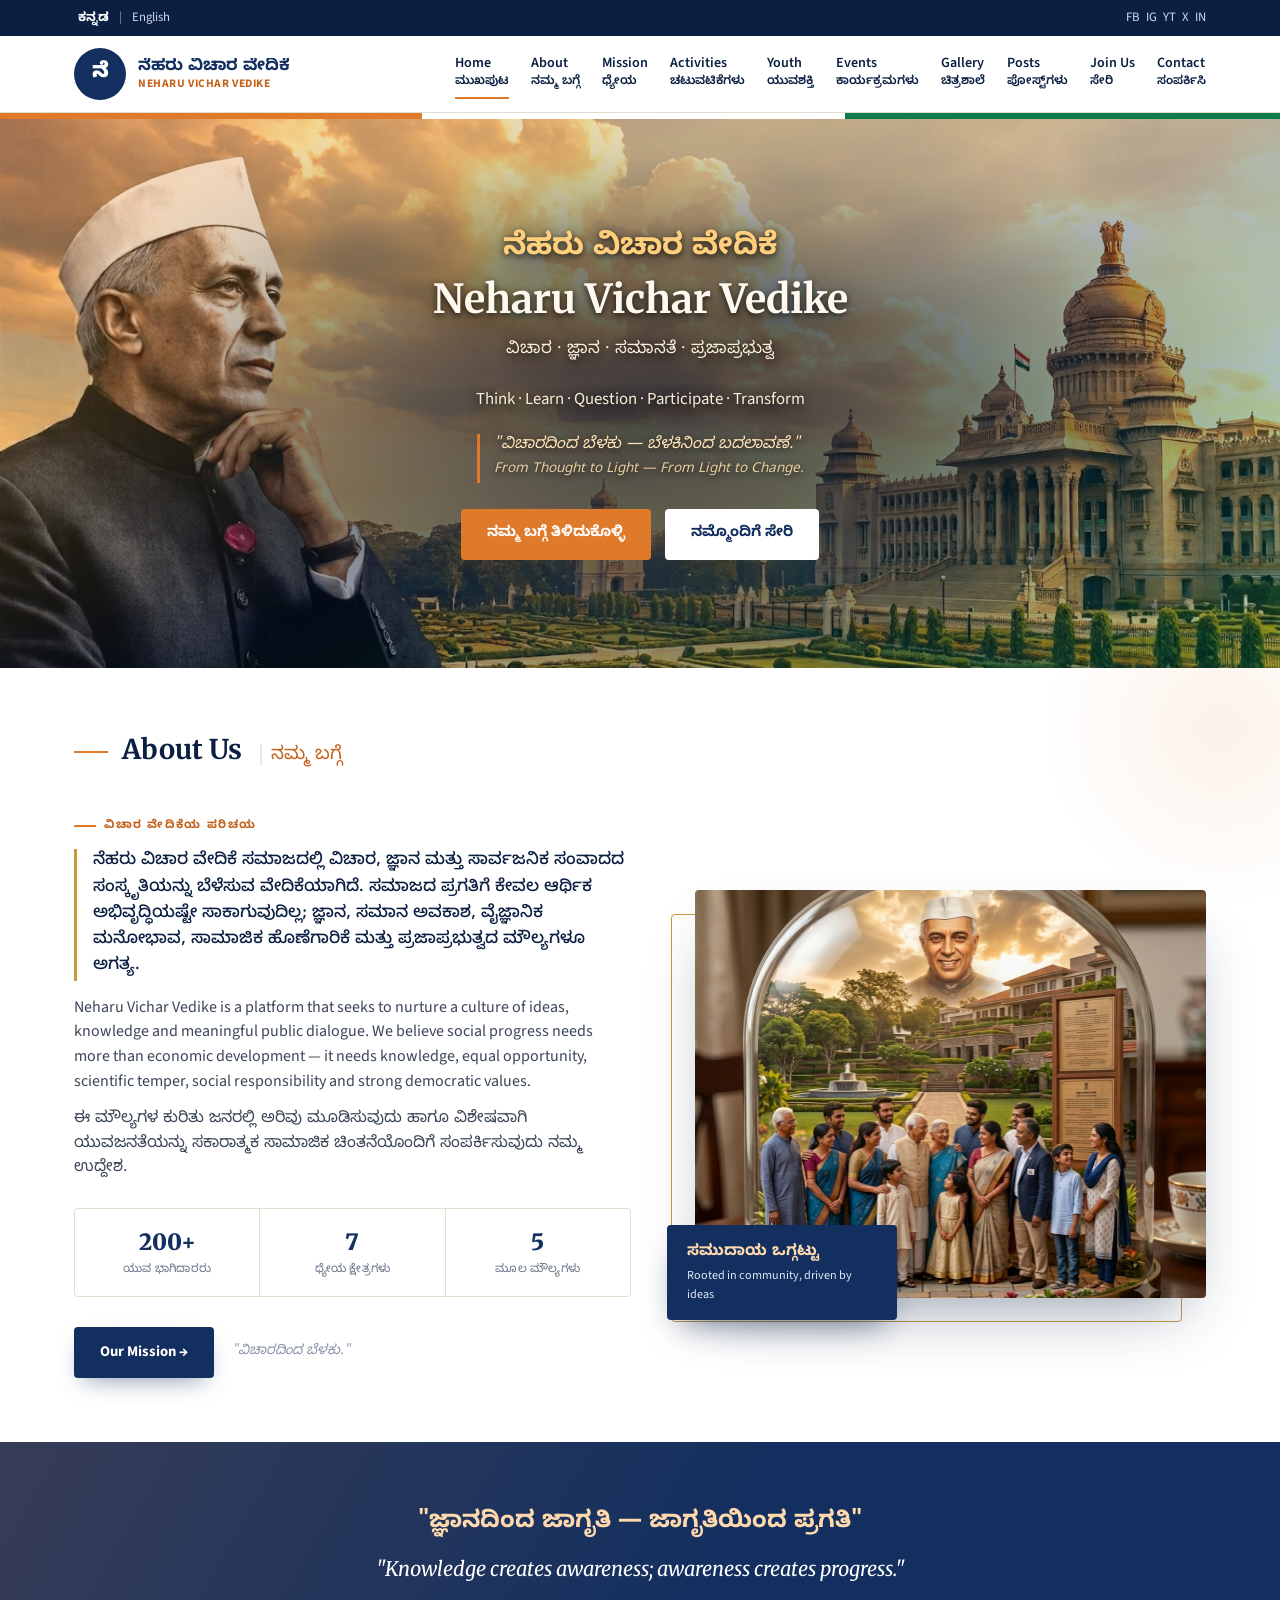
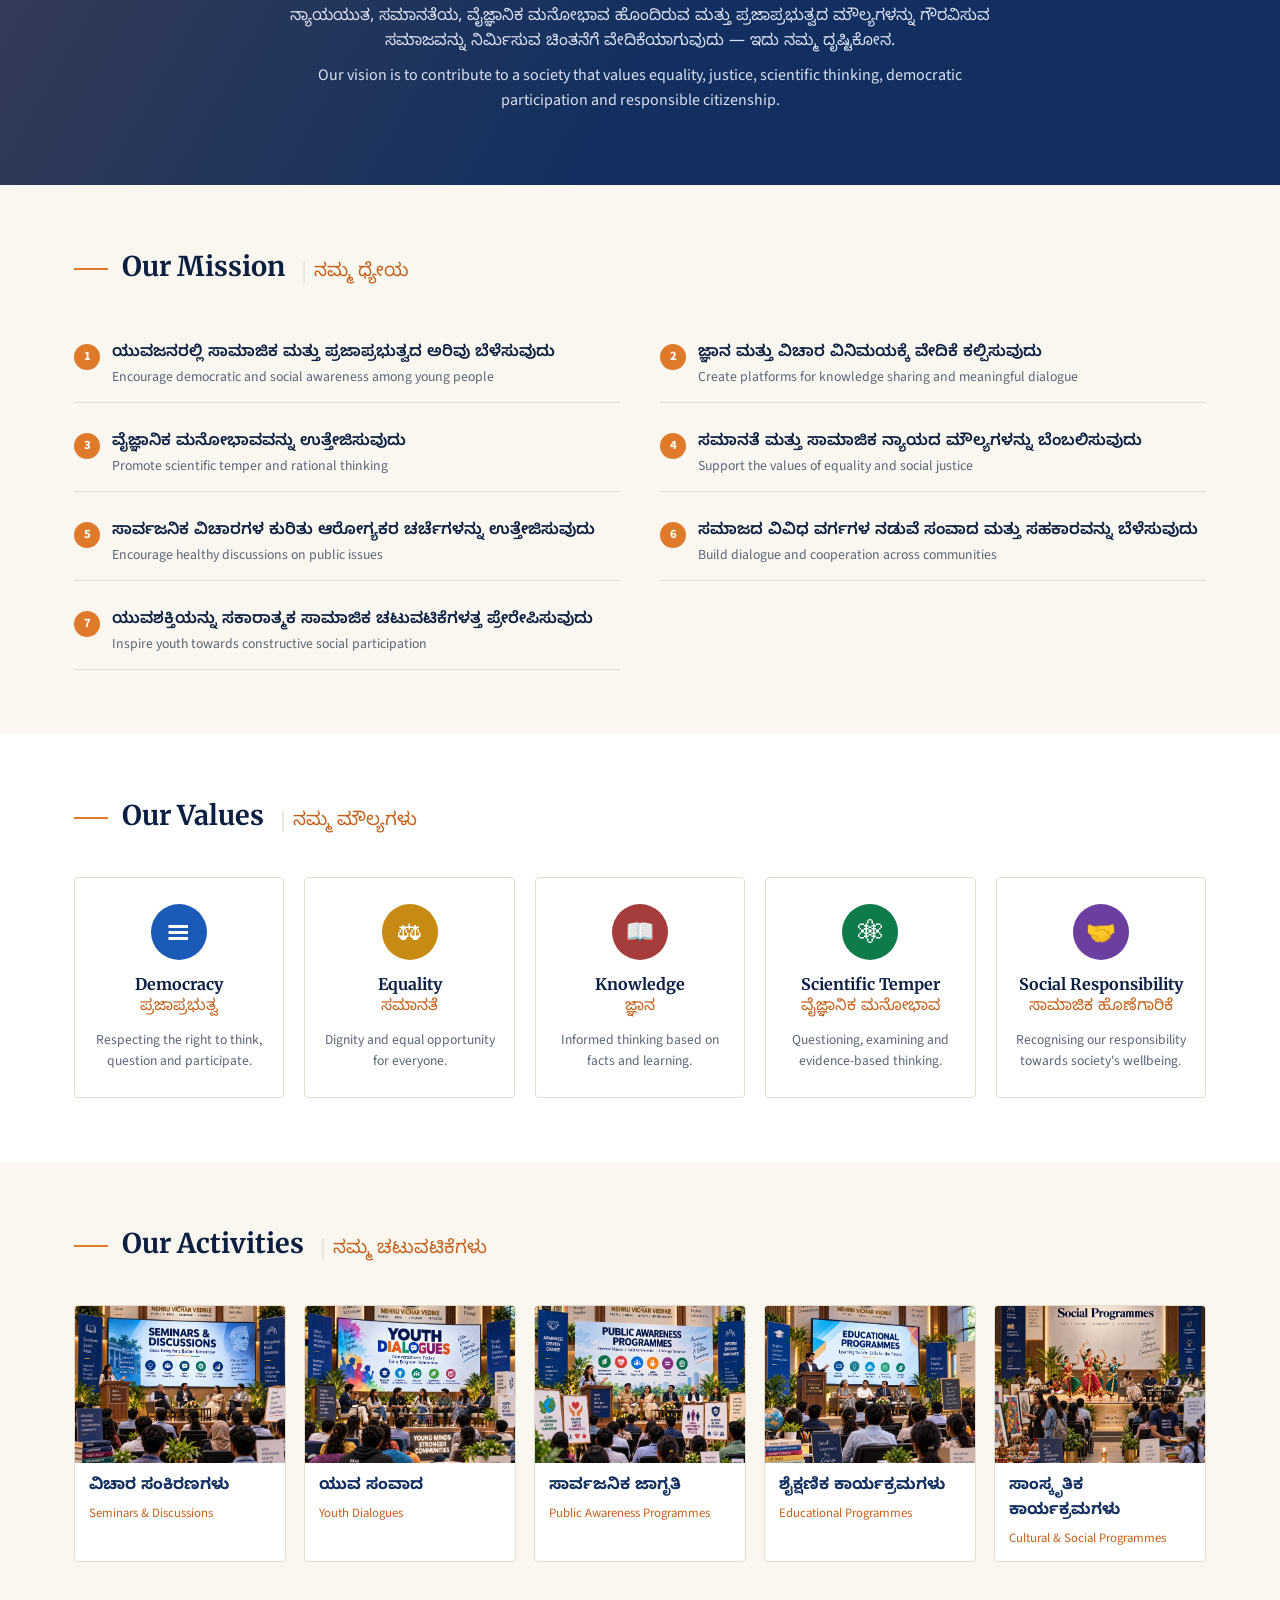
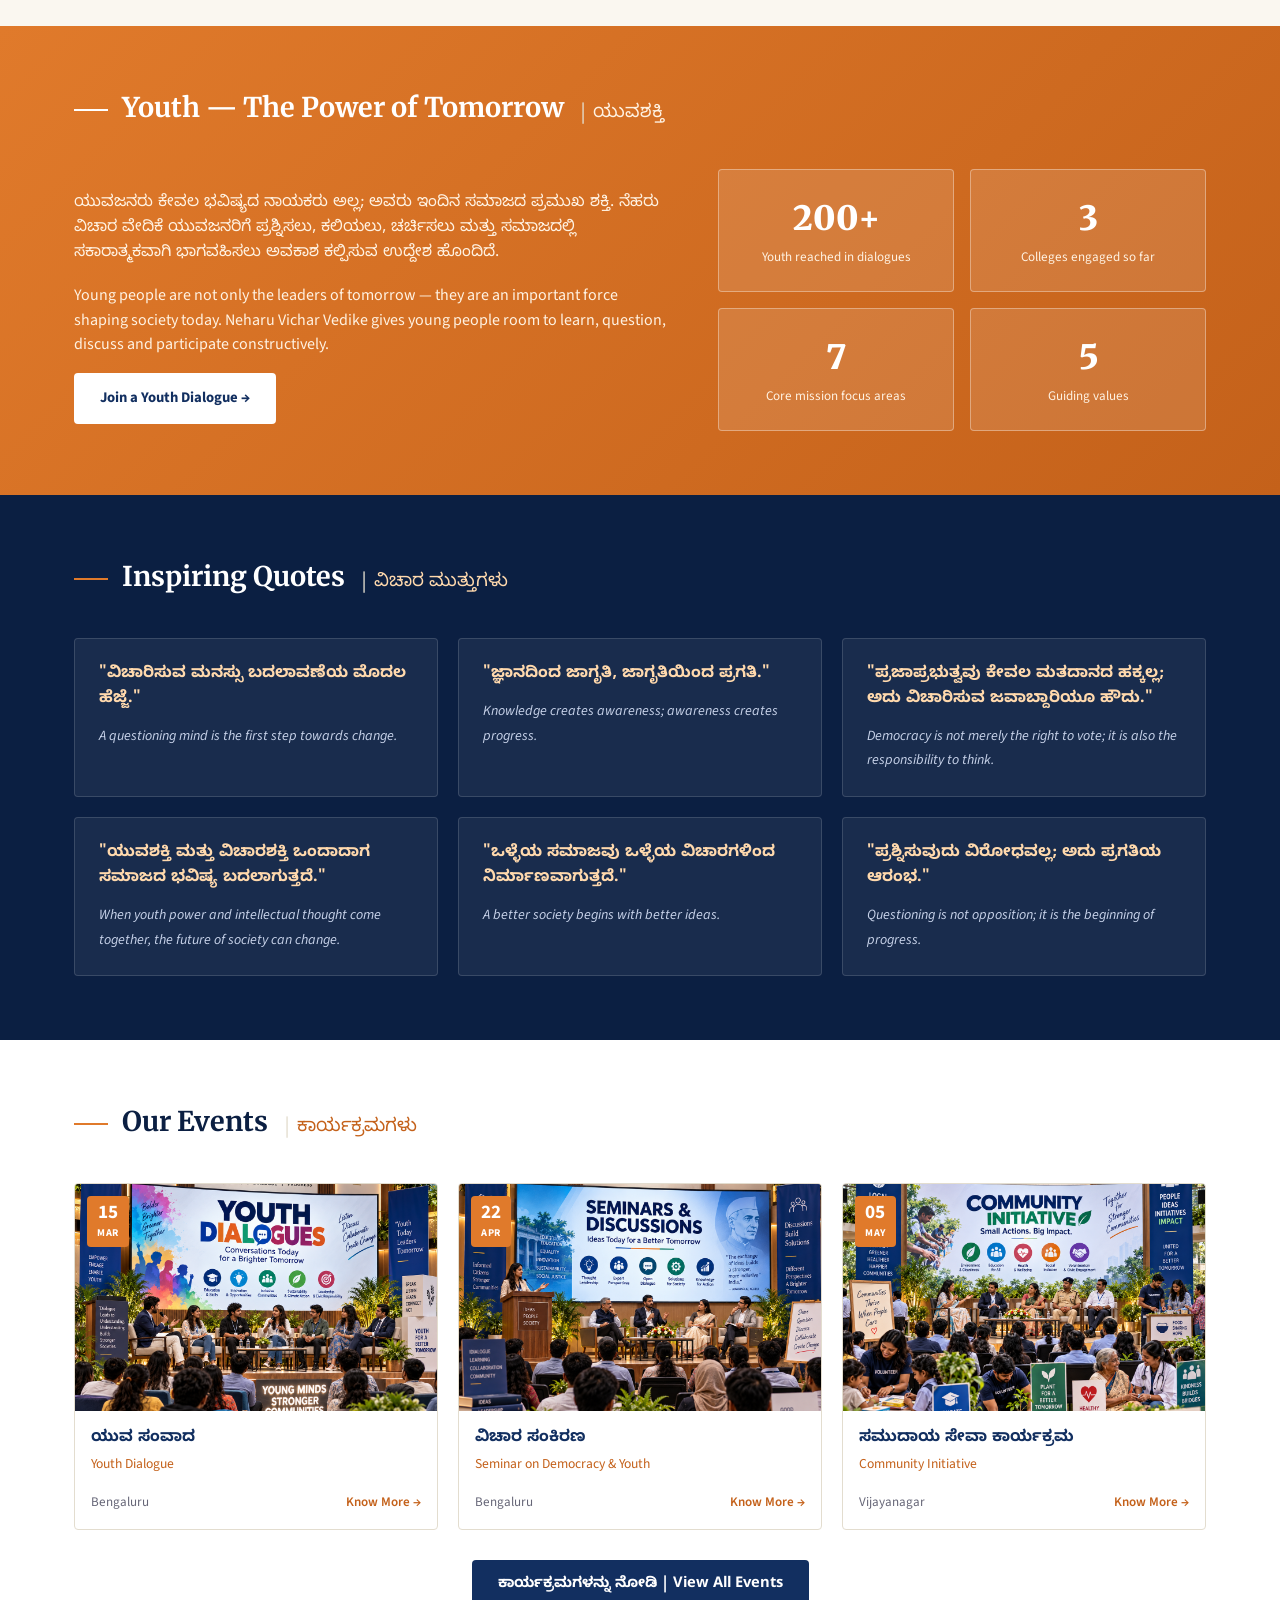
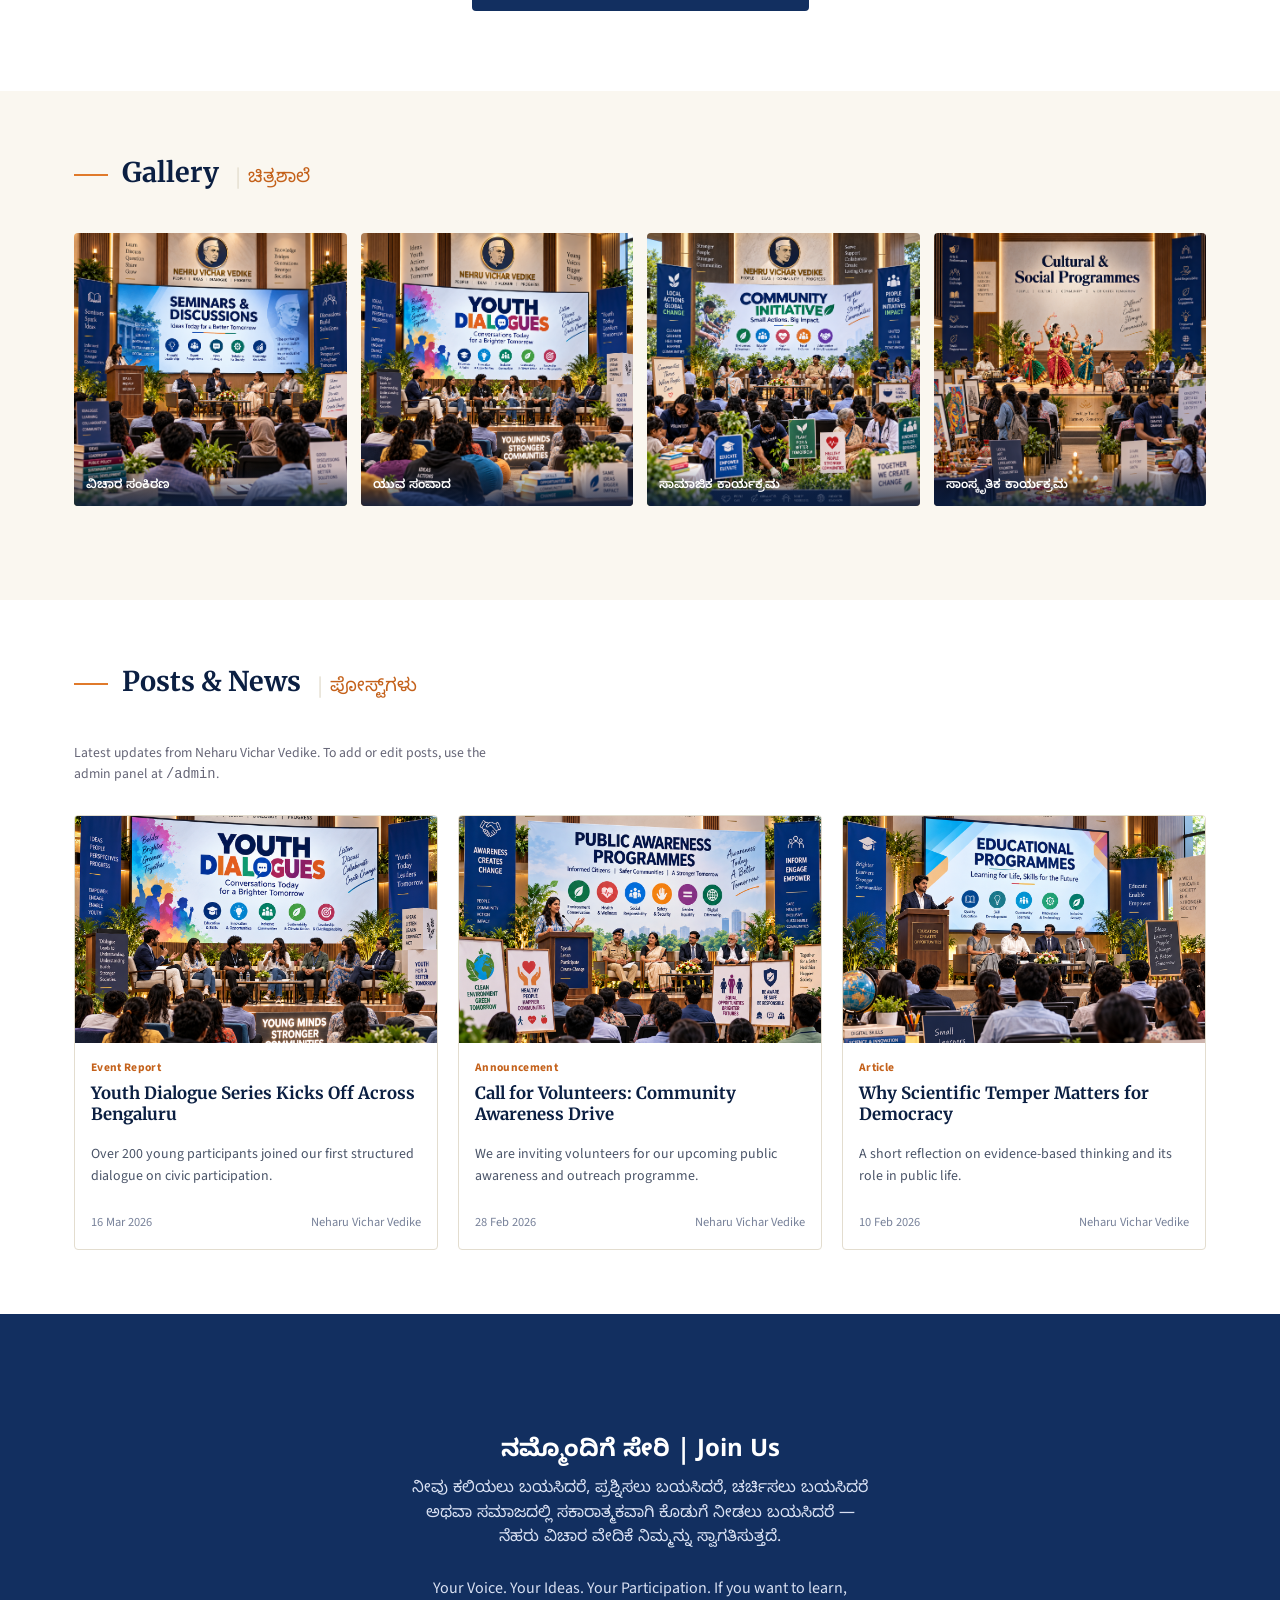
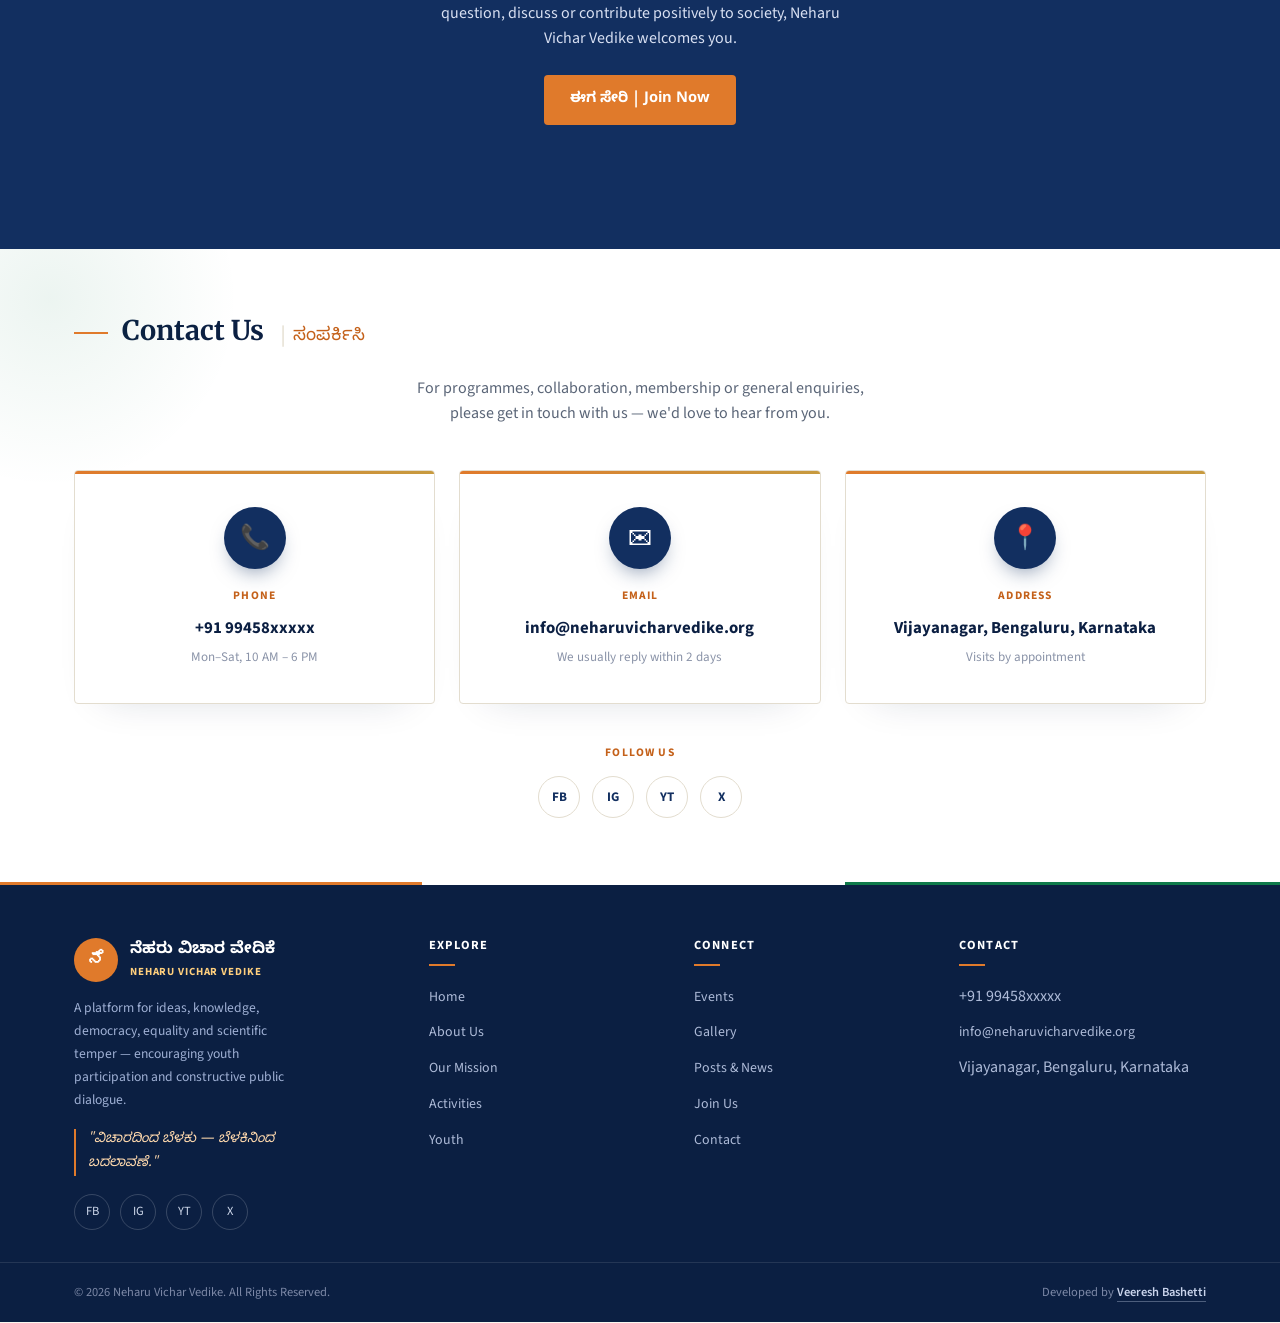
==== index.html @ 520d4bd9 "Add contact form backend, messages collection, premium footer" ====
<!DOCTYPE html>
<html lang="kn">
  <head>
    <meta charset="UTF-8" />
    <meta name="viewport" content="width=device-width, initial-scale=1.0" />
    <title>ನೆಹರು ವಿಚಾರ ವೇದಿಕೆ | Neharu Vichar Vedike</title>
    <meta
      name="description"
      content="Neharu Vichar Vedike — a platform for ideas, knowledge, democracy, equality and scientific temper, encouraging youth participation and constructive public dialogue."
    />
    <link rel="preconnect" href="https://fonts.googleapis.com" />
    <link
      href="https://fonts.googleapis.com/css2?family=Noto+Sans+Kannada:wght@400;500;600;700;800&family=Merriweather:ital,wght@0,400;0,700;0,900;1,400&family=Source+Sans+3:wght@400;500;600;700&display=swap"
      rel="stylesheet"
    />
    <style>
      body,
      html {
        overflow-x: hidden;
      }

      :root {
        --navy: #122f60;
        --navy-dark: #0b1f42;
        --cream: #faf7f0;
        --saffron: #e07a2b;
        --saffron-dark: #c4611a;
        --green: #0f7a4a;
        --gold: #c79a3f;
        --ink: #1c2430;
        --line: #e3ddcf;
        --white: #ffffff;
        --radius: 4px;
      }
      * {
        box-sizing: border-box;
      }
      html {
        scroll-behavior: smooth;
        scroll-padding-top: 25px;
      }
      body {
        margin: 0;
        font-family: "Source Sans 3", "Noto Sans Kannada", sans-serif;
        color: var(--ink);
        background: var(--cream);
        line-height: 1.55;
      }
      h1,
      h2,
      h3,
      h4 {
        font-family: "Merriweather", "Noto Sans Kannada", serif;
        margin: 0 0 0.4em;
        line-height: 1.25;
        color: var(--navy-dark);
      }
      .kn {
        font-family: "Noto Sans Kannada", "Merriweather", serif;
      }
      a {
        color: inherit;
        text-decoration: none;
      }
      img {
        max-width: 100%;
        display: block;
      }
      .wrap {
        max-width: 1180px;
        margin: 0 auto;
        padding: 0 24px;
      }
      button {
        font-family: inherit;
        cursor: pointer;
      }
      :focus-visible {
        outline: 3px solid var(--saffron);
        outline-offset: 2px;
      }

      /* ---------- Topbar ---------- */
      .topbar {
        background: var(--navy-dark);
        color: #cfd9ec;
        font-size: 0.8rem;
      }
      .topbar .wrap {
        display: flex;
        justify-content: space-between;
        align-items: center;
        padding: 6px 24px;
        flex-wrap: wrap;
        gap: 6px;
      }
      .topbar .lang span {
        opacity: 0.6;
        margin: 0 6px;
      }
      .topbar .lang button {
        background: none;
        border: 0;
        color: inherit;
        font-size: 0.8rem;
        padding: 2px 4px;
      }
      .topbar .lang button.active {
        color: var(--white);
        font-weight: 700;
      }
      .topbar .social a {
        margin-left: 12px;
        opacity: 0.85;
        font-size: 0.9rem;
      }

      /* ---------- Header ---------- */
      header.site {
        background: var(--white);
        border-bottom: 1px solid var(--line);
        position: sticky;
        top: 0;
        z-index: 50;
      }
      .site-header-inner {
        display: flex;
        align-items: center;
        justify-content: space-between;
        padding: 12px 24px;
        max-width: 1180px;
        margin: 0 auto;
        gap: 20px;
      }
      .brand {
        display: flex;
        align-items: center;
        gap: 12px;
        min-width: 0;
      }
      .brand .mark {
        width: 52px;
        height: 52px;
        border-radius: 50%;
        background: var(--navy);
        color: var(--white);
        display: flex;
        align-items: center;
        justify-content: center;
        font-family: "Noto Sans Kannada", "Merriweather", serif;
        font-weight: 900;
        font-size: 1.3rem;
        flex-shrink: 0;
      }
      .brand .names {
        display: flex;
        flex-direction: column;
        justify-content: center;
        line-height: 1.15;
        min-width: 0;
      }
      .brand .names .kn-name {
        color: var(--navy);
        font-weight: 700;
        font-size: 1.05rem;
        font-family: "Noto Sans Kannada", sans-serif;
        white-space: nowrap;
        overflow: hidden;
        text-overflow: ellipsis;
      }
      .brand .names .en-name {
        color: var(--saffron-dark);
        font-weight: 700;
        font-size: 0.72rem;
        letter-spacing: 0.05em;
        white-space: nowrap;
        overflow: hidden;
        text-overflow: ellipsis;
      }
      nav.main {
        display: flex;
        gap: 22px;
        flex-wrap: wrap;
      }
      nav.main a {
        font-size: 0.88rem;
        font-weight: 600;
        color: var(--navy-dark);
        padding: 4px 0;
        border-bottom: 2px solid transparent;
      }
      nav.main a:hover,
      nav.main a.active {
        border-color: var(--saffron);
      }
      nav.main a .kn {
        display: block;
        font-size: 0.76rem;
      }
      .nav-toggle {
        display: none;
        background: none;
        border: 1px solid var(--line);
        border-radius: var(--radius);
        padding: 8px 10px;
        font-size: 1.1rem;
        flex-shrink: 0;
      }

      /* ---------- Hero ---------- */
      .hero {
        position: relative;
        color: var(--white);
        overflow: hidden;
        background-color: var(--navy);
        aspect-ratio: 21/9;
        min-height: 480px;
        display: flex;
        align-items: center;
        text-align: center;
      }
      .hero::before {
        content: "";
        position: absolute;
        inset: 0;
        z-index: 0;
        background-image: url("uploads/header_img.png");
        background-size: cover;
        background-position: center 22%;
        background-repeat: no-repeat;
        filter: saturate(1.4) brightness(1.12) contrast(1.05);
      }
      .hero::after {
        content: "";
        position: absolute;
        inset: 0;
        z-index: 1;
        background: radial-gradient(
            ellipse 62% 72% at 50% 54%,
            rgba(6, 14, 32, 0.62) 0%,
            rgba(6, 14, 32, 0.38) 42%,
            rgba(6, 14, 32, 0.08) 68%,
            transparent 82%
          ),
          linear-gradient(
            155deg,
            rgba(224, 122, 43, 0.4) 0%,
            rgba(199, 154, 63, 0.24) 30%,
            rgba(11, 31, 66, 0.32) 55%,
            rgba(15, 122, 74, 0.36) 100%
          );
      }
      .hero-inner {
        max-width: 800px;
        margin: 0 auto;
        padding: 56px 24px;
        position: relative;
        z-index: 2;
        width: 100%;
        display: flex;
        flex-direction: column;
        align-items: center;
      }
      .hero-inner > div {
        width: 100%;
      }
      .hero .kn-tag,
      .hero h1,
      .hero .sub,
      .hero .quote {
        position: relative;
        z-index: 2;
        overflow-wrap: break-word;
        word-break: break-word;
        max-width: 100%;
      }

      .hero-strip {
        height: 6px;
        width: 100%;
        background: linear-gradient(
          90deg,
          var(--saffron) 0 33%,
          var(--white) 33% 66%,
          var(--green) 66% 100%
        );
      }
      .hero h1 {
        color: #fff8ee;
        font-size: clamp(1.5rem, 5vw, 2.5rem);
        margin-bottom: 0.15em;
        text-shadow: 0 2px 6px rgba(0, 0, 0, 0.75),
          0 10px 30px rgba(0, 0, 0, 0.55);
      }
      .hero .kn-tag {
        font-family: "Noto Sans Kannada", serif;
        font-weight: 700;
        font-size: clamp(1.15rem, 4vw, 1.9rem);
        color: #ffcf7d;
        text-shadow: 0 2px 6px rgba(0, 0, 0, 0.7), 0 8px 24px rgba(0, 0, 0, 0.5);
      }
      .hero .sub {
        font-size: clamp(0.9rem, 2.6vw, 1.05rem);
        color: #fdeedb;
        margin: 14px auto 22px;
        max-width: min(52ch, 90%);
        text-shadow: 0 2px 8px rgba(0, 0, 0, 0.7), 0 6px 18px rgba(0, 0, 0, 0.5);
      }
      .hero .quote {
        font-style: italic;
        color: #ffe4b8;
        border-left: 3px solid var(--saffron);
        padding-left: 14px;
        margin: 0 auto 26px;
        text-align: left;
        display: inline-block;
        max-width: 90%;
        font-size: clamp(0.85rem, 2.4vw, 1rem);
        text-shadow: 0 2px 6px rgba(0, 0, 0, 0.7);
      }
      .hero .cta-row {
        display: flex;
        gap: 14px;
        flex-wrap: wrap;
        justify-content: center;
      }
      .btn {
        display: inline-block;
        padding: 12px 24px;
        border-radius: var(--radius);
        font-weight: 700;
        font-size: 0.92rem;
        border: 2px solid transparent;
        transition: transform 0.15s ease;
      }
      .btn:hover {
        transform: translateY(-2px);
      }
      .btn-primary {
        background: var(--saffron);
        color: var(--white);
      }
      .btn-primary:hover {
        background: var(--saffron-dark);
      }
      .btn-outline {
        background: var(--white);
        border-color: var(--white);
        color: var(--navy);
      }
      .btn-outline:hover {
        background: transparent;
        color: var(--white);
      }

      /* ---------- Section shell ---------- */
      section {
        padding: 64px 0;
        scroll-margin-top: 25px;
      }
      .section-head {
        display: flex;
        align-items: baseline;
        gap: 14px;
        margin-bottom: 34px;
        flex-wrap: wrap;
      }
      .section-head .num {
        width: 34px;
        height: 2px;
        background: var(--saffron);
        display: inline-block;
        transform: translateY(-6px);
      }
      .section-head h2 {
        font-size: 1.7rem;
      }
      .section-head .kn {
        color: var(--saffron-dark);
        font-size: 1.15rem;
      }
      .section-head .kn::before {
        content: "| ";
        color: var(--line);
      }
      .section-alt {
        background: var(--white);
      }

      /* ---------- About (premium) ---------- */
      #about {
        position: relative;
        overflow: hidden;
      }
      #about::before {
        content: "";
        position: absolute;
        top: -120px;
        right: -120px;
        width: 360px;
        height: 360px;
        background: radial-gradient(
          circle,
          rgba(224, 122, 43, 0.1),
          transparent 70%
        );
        pointer-events: none;
      }
      .about-eyebrow {
        display: inline-flex;
        align-items: center;
        gap: 8px;
        font-size: 0.72rem;
        font-weight: 700;
        letter-spacing: 0.14em;
        text-transform: uppercase;
        color: var(--saffron-dark);
        margin-bottom: 14px;
      }
      .about-eyebrow::before {
        content: "";
        width: 22px;
        height: 2px;
        background: var(--saffron);
        display: inline-block;
      }
      .about-grid {
        display: grid;
        grid-template-columns: 1.05fr 0.95fr;
        gap: 56px;
        align-items: center;
        position: relative;
      }
      .about-grid p {
        margin: 0 0 14px;
        color: #3b4657;
      }
      .about-grid .about-text {
        padding-right: 8px;
      }
      .about-grid .about-text p:first-of-type {
        font-size: 1.06rem;
        color: var(--navy-dark);
        font-weight: 500;
        padding-left: 16px;
        border-left: 3px solid var(--gold);
      }
      .about-facts {
        display: grid;
        grid-template-columns: repeat(3, 1fr);
        gap: 1px;
        background: var(--line);
        border: 1px solid var(--line);
        border-radius: var(--radius);
        margin: 26px 0 30px;
        overflow: hidden;
      }
      .about-facts .fact {
        background: var(--white);
        padding: 16px 14px;
        text-align: center;
      }
      .about-facts .fact .n {
        display: block;
        font-family: "Merriweather", serif;
        font-weight: 900;
        font-size: 1.4rem;
        color: var(--navy);
      }
      .about-facts .fact .l {
        display: block;
        font-size: 0.72rem;
        color: #6a7488;
        margin-top: 2px;
        letter-spacing: 0.02em;
      }
      .about-cta {
        display: flex;
        align-items: center;
        gap: 18px;
        flex-wrap: wrap;
      }
      .about-cta .btn-primary {
        background: var(--navy);
        box-shadow: 0 10px 24px -10px rgba(18, 47, 96, 0.55);
      }
      .about-cta .btn-primary:hover {
        background: var(--navy-dark);
      }
      .about-cta .signature {
        font-style: italic;
        color: #8a93a8;
        font-size: 0.85rem;
      }

      .about-img-wrap {
        position: relative;
      }
      .about-img-wrap::before {
        content: "";
        position: absolute;
        top: 24px;
        left: -24px;
        right: 24px;
        bottom: -24px;
        border: 1.5px solid var(--gold);
        border-radius: var(--radius);
        z-index: 0;
      }
      .about-img-wrap .frame {
        position: relative;
        z-index: 1;
        border-radius: var(--radius);
        overflow: hidden;
        box-shadow: 0 30px 60px -24px rgba(11, 31, 66, 0.45);
        aspect-ratio: 5/4;
      }
      .about-img-wrap .frame img {
        width: 100%;
        height: 100%;
        object-fit: cover;
        display: block;
      }
      .about-img-wrap .badge {
        position: absolute;
        z-index: 2;
        left: -28px;
        bottom: -22px;
        background: var(--navy);
        color: #fff;
        border-radius: var(--radius);
        padding: 16px 20px;
        box-shadow: 0 16px 34px -14px rgba(11, 31, 66, 0.6);
        max-width: 230px;
      }
      .about-img-wrap .badge .kn {
        display: block;
        font-weight: 700;
        font-size: 0.98rem;
        color: #ffd9ad;
        margin-bottom: 2px;
      }
      .about-img-wrap .badge .en {
        display: block;
        font-size: 0.76rem;
        color: #dfe6f6;
      }

      /* ---------- Vision banner ---------- */
      .vision {
        background: var(--navy);
        color: #fff;
        position: relative;
        overflow: hidden;
      }
      .vision::before {
        content: "";
        position: absolute;
        inset: 0;
        background: linear-gradient(
          120deg,
          rgba(224, 122, 43, 0.18),
          transparent 55%
        );
      }
      .vision .wrap {
        position: relative;
        text-align: center;
        max-width: 760px;
      }
      .vision .lead-kn {
        font-family: "Noto Sans Kannada", serif;
        font-weight: 700;
        font-size: 1.5rem;
        color: #ffd9ad;
        margin-bottom: 10px;
      }
      .vision .lead-en {
        font-family: "Merriweather", serif;
        font-style: italic;
        font-size: 1.25rem;
        color: #fff;
        margin-bottom: 22px;
      }
      .vision p {
        color: #d8e0f2;
        margin: 0 0 8px;
      }

      /* ---------- Mission ---------- */
      .mission-list {
        display: grid;
        grid-template-columns: 1fr 1fr;
        gap: 14px 40px;
        list-style: none;
        margin: 0;
        padding: 0;
      }
      .mission-list li {
        display: flex;
        gap: 12px;
        padding: 14px 0;
        border-bottom: 1px solid var(--line);
      }
      .mission-list li .bullet {
        flex-shrink: 0;
        width: 26px;
        height: 26px;
        border-radius: 50%;
        background: var(--saffron);
        color: #fff;
        display: flex;
        align-items: center;
        justify-content: center;
        font-size: 0.8rem;
        font-weight: 700;
        margin-top: 2px;
      }
      .mission-list li .txt .kn {
        display: block;
        font-weight: 600;
        color: var(--navy-dark);
      }
      .mission-list li .txt .en {
        display: block;
        font-size: 0.86rem;
        color: #5a6577;
      }

      /* ---------- Values ---------- */
      .values-grid {
        display: grid;
        grid-template-columns: repeat(5, 1fr);
        gap: 20px;
      }
      .value-card {
        background: var(--white);
        border: 1px solid var(--line);
        border-radius: var(--radius);
        padding: 26px 18px;
        text-align: center;
      }
      .value-card .icon {
        width: 56px;
        height: 56px;
        border-radius: 50%;
        margin: 0 auto 14px;
        display: flex;
        align-items: center;
        justify-content: center;
        font-size: 1.5rem;
        color: var(--white);
      }
      .value-card h3 {
        font-size: 1rem;
        margin-bottom: 2px;
      }
      .value-card .kn {
        display: block;
        font-size: 0.98rem;
        color: var(--saffron-dark);
        margin-bottom: 8px;
      }
      .value-card p {
        font-size: 0.85rem;
        color: #5a6577;
        margin: 0;
      }

      /* ---------- Activities ---------- */
      .activities-grid {
        display: grid;
        grid-template-columns: repeat(5, 1fr);
        gap: 18px;
      }
      .activity-card {
        background: var(--white);
        border: 1px solid var(--line);
        border-radius: var(--radius);
        overflow: hidden;
      }
      .activity-card img {
        aspect-ratio: 4/3;
        object-fit: cover;
        width: 100%;
      }
      .activity-card .cap {
        padding: 12px 14px;
      }
      .activity-card .cap .kn {
        display: block;
        font-weight: 700;
        color: var(--navy);
      }
      .activity-card .cap .en {
        font-size: 0.8rem;
        color: var(--saffron-dark);
      }

      /* ---------- Youth ---------- */
      .youth {
        background: linear-gradient(
          135deg,
          var(--saffron) 0%,
          var(--saffron-dark) 100%
        );
        color: #fff;
      }
      .youth-grid {
        display: grid;
        grid-template-columns: 1.1fr 0.9fr;
        gap: 48px;
        align-items: center;
      }
      .youth h2,
      .youth .section-head h2 {
        color: #fff;
      }
      .youth .section-head .kn {
        color: #fff2e2;
      }
      .youth .section-head .num {
        background: #fff;
      }
      .youth p {
        color: #fff2e2;
      }
      .youth .stat-card {
        background: rgba(255, 255, 255, 0.12);
        border: 1px solid rgba(255, 255, 255, 0.35);
        border-radius: var(--radius);
        padding: 22px;
        text-align: center;
      }
      .youth .stat-card .n {
        font-family: "Merriweather", serif;
        font-size: 2.1rem;
        font-weight: 900;
        display: block;
      }
      .youth .stat-card .l {
        font-size: 0.82rem;
        color: #fff2e2;
      }
      .youth .stats {
        display: grid;
        grid-template-columns: 1fr 1fr;
        gap: 16px;
      }

      /* ---------- Quotes ---------- */
      .quotes {
        background: var(--navy-dark);
        color: var(--white);
      }
      .quotes-grid {
        display: grid;
        grid-template-columns: repeat(3, 1fr);
        gap: 20px;
      }
      .quotes-grid .quote-card:nth-child(4) {
        grid-column: 1 / span 1;
      }
      .quote-card {
        background: rgba(255, 255, 255, 0.06);
        border: 1px solid rgba(255, 255, 255, 0.14);
        border-radius: var(--radius);
        padding: 24px;
      }
      .quote-card .kn {
        color: #ffd9ad;
        font-weight: 700;
        display: block;
        margin-bottom: 10px;
      }
      .quote-card .en {
        font-size: 0.88rem;
        font-style: italic;
        color: #c8d3ea;
      }

      /* ---------- Events ---------- */
      .events-grid {
        display: grid;
        grid-template-columns: repeat(3, 1fr);
        gap: 20px;
      }
      .event-card {
        background: var(--white);
        border: 1px solid var(--line);
        border-radius: var(--radius);
        overflow: hidden;
        display: flex;
        flex-direction: column;
        transition: box-shadow 0.15s ease, transform 0.15s ease;
      }
      .event-card:hover {
        box-shadow: 0 16px 30px -18px rgba(11, 31, 66, 0.35);
        transform: translateY(-2px);
      }
      .event-card .img-wrap {
        position: relative;
      }
      .event-card img {
        aspect-ratio: 16/10;
        object-fit: cover;
        width: 100%;
      }
      .event-date {
        position: absolute;
        top: 12px;
        left: 12px;
        background: var(--saffron);
        color: var(--white);
        border-radius: var(--radius);
        padding: 6px 10px;
        text-align: center;
        font-weight: 700;
        line-height: 1.1;
      }
      .event-date .d {
        font-size: 1.2rem;
        display: block;
      }
      .event-date .m {
        font-size: 0.65rem;
        letter-spacing: 0.05em;
      }
      .event-card .body {
        padding: 16px;
        display: flex;
        flex-direction: column;
        flex: 1;
      }
      .event-card .kn {
        display: block;
        font-weight: 700;
        color: var(--navy);
        margin-bottom: 2px;
      }
      .event-card .en {
        font-size: 0.85rem;
        color: var(--saffron-dark);
        margin-bottom: 10px;
        display: block;
      }
      .event-card .meta {
        display: flex;
        justify-content: space-between;
        align-items: center;
        font-size: 0.82rem;
        color: #667;
        margin-top: auto;
        padding-top: 8px;
      }
      .event-card .meta a {
        color: var(--saffron-dark);
        font-weight: 600;
      }
      .event-card .meta a:hover {
        text-decoration: underline;
      }
      .event-card .meta .know-more-disabled {
        color: #9aa3b5;
        font-weight: 600;
        cursor: default;
      }

      /* ---------- Gallery ---------- */
      .gallery-grid {
        display: grid;
        grid-template-columns: repeat(4, 1fr);
        gap: 14px;
      }
      .gallery-grid figure {
        margin: 0;
        position: relative;
        border-radius: var(--radius);
        overflow: hidden;
        background: #122f60;
      }
      .gallery-grid img {
        aspect-ratio: 1/1;
        object-fit: cover;
        width: 100%;
        transition: transform 0.3s ease;
      }
      .gallery-grid figure:hover img {
        transform: scale(1.05);
      }
      .gallery-grid figcaption {
        position: absolute;
        left: 0;
        right: 0;
        bottom: 0;
        padding: 10px 12px;
        background: linear-gradient(0deg, rgba(11, 31, 66, 0.85), transparent);
        color: #fff;
        font-size: 0.78rem;
        font-weight: 600;
      }

      /* ---------- Posts / News (static) ---------- */
      .posts-toolbar {
        margin-bottom: 30px;
      }
      .posts-toolbar .hint {
        font-size: 0.86rem;
        color: #667;
        max-width: 60ch;
      }
      .posts-grid {
        display: grid;
        grid-template-columns: repeat(3, 1fr);
        gap: 20px;
      }
      .post-card {
        background: var(--white);
        border: 1px solid var(--line);
        border-radius: var(--radius);
        overflow: hidden;
        display: flex;
        flex-direction: column;
        transition: box-shadow 0.15s ease, transform 0.15s ease;
      }
      .post-card:hover {
        box-shadow: 0 16px 30px -18px rgba(11, 31, 66, 0.35);
        transform: translateY(-2px);
      }
      .post-card img {
        aspect-ratio: 16/10;
        object-fit: cover;
        width: 100%;
        background: #dfe6f2;
      }
      .post-card .body {
        padding: 16px;
        display: flex;
        flex-direction: column;
        gap: 6px;
        flex: 1;
      }
      .post-card .cat {
        font-size: 0.72rem;
        font-weight: 700;
        color: var(--saffron-dark);
        letter-spacing: 0.03em;
      }
      .post-card h3 {
        font-size: 1.05rem;
        margin: 0;
      }
      .post-card .excerpt {
        font-size: 0.87rem;
        color: #4a5468;
        flex: 1;
      }
      .post-card .foot {
        display: flex;
        justify-content: space-between;
        align-items: center;
        font-size: 0.78rem;
        color: #78829a;
        margin-top: 6px;
      }

      /* ---------- Join / Contact ---------- */
      .join {
        position: relative;
        background: var(--navy);
        color: var(--white);
      }
      .join-inner {
        padding: 60px 0;
        text-align: center;
      }
      .join p {
        max-width: 52ch;
        margin: 10px auto 24px;
        color: #d8e0f2;
      }
      /* ---------- Contact (premium) ---------- */
      #contact {
        position: relative;
        overflow: hidden;
      }
      #contact::before {
        content: "";
        position: absolute;
        top: -140px;
        left: -140px;
        width: 380px;
        height: 380px;
        background: radial-gradient(
          circle,
          rgba(15, 122, 74, 0.08),
          transparent 70%
        );
        pointer-events: none;
      }
      .contact-intro {
        max-width: 60ch;
        color: #5a6577;
        margin: -16px auto 44px;
        text-align: center;
        position: relative;
      }
      .contact-premium-grid {
        display: grid;
        grid-template-columns: repeat(3, 1fr);
        gap: 24px;
        position: relative;
      }
      .contact-card {
        background: var(--white);
        border: 1px solid var(--line);
        border-radius: var(--radius);
        padding: 36px 26px;
        text-align: center;
        position: relative;
        overflow: hidden;
        box-shadow: 0 20px 40px -30px rgba(11, 31, 66, 0.2);
        transition: transform 0.2s ease, box-shadow 0.2s ease;
      }
      .contact-card::before {
        content: "";
        position: absolute;
        top: 0;
        left: 0;
        right: 0;
        height: 3px;
        background: linear-gradient(90deg, var(--saffron), var(--gold));
      }
      .contact-card:hover {
        transform: translateY(-6px);
        box-shadow: 0 26px 48px -26px rgba(11, 31, 66, 0.32);
      }
      .contact-card .icon {
        width: 62px;
        height: 62px;
        border-radius: 50%;
        background: var(--navy);
        color: #fff;
        display: flex;
        align-items: center;
        justify-content: center;
        font-size: 1.5rem;
        margin: 0 auto 18px;
        box-shadow: 0 10px 20px -8px rgba(18, 47, 96, 0.5);
      }
      .contact-card .label {
        display: block;
        font-size: 0.72rem;
        font-weight: 700;
        letter-spacing: 0.1em;
        text-transform: uppercase;
        color: var(--saffron-dark);
        margin-bottom: 10px;
      }
      .contact-card .value {
        display: block;
        font-size: 1.05rem;
        font-weight: 700;
        color: var(--navy-dark);
        word-break: break-word;
      }
      .contact-card a.value:hover {
        color: var(--saffron-dark);
      }
      .contact-card .sub {
        display: block;
        font-size: 0.82rem;
        color: #8a93a8;
        margin-top: 6px;
      }
      .contact-follow {
        margin-top: 40px;
        text-align: center;
      }
      .contact-follow .label {
        display: block;
        font-size: 0.72rem;
        font-weight: 700;
        letter-spacing: 0.1em;
        text-transform: uppercase;
        color: var(--saffron-dark);
        margin-bottom: 14px;
      }
      .contact-follow .socials {
        display: flex;
        gap: 12px;
        justify-content: center;
      }
      .contact-follow .socials a {
        width: 42px;
        height: 42px;
        border-radius: 50%;
        border: 1px solid var(--line);
        background: var(--white);
        display: flex;
        align-items: center;
        justify-content: center;
        font-size: 0.82rem;
        font-weight: 700;
        color: var(--navy);
        transition: background 0.15s ease, color 0.15s ease,
          transform 0.15s ease, border-color 0.15s ease;
      }
      .contact-follow .socials a:hover {
        background: var(--saffron);
        border-color: var(--saffron);
        color: #fff;
        transform: translateY(-2px);
      }

      @media (max-width: 900px) {
        .contact-premium-grid {
          grid-template-columns: 1fr;
        }
      }

      /* ---------- Footer ---------- */
      footer.site {
        background: var(--navy-dark);
        color: #aebbd8;
        padding: 0;
        position: relative;
      }
      footer.site::before {
        content: "";
        position: absolute;
        top: 0;
        left: 0;
        right: 0;
        height: 3px;
        background: linear-gradient(
          90deg,
          var(--saffron) 0 33%,
          var(--white) 33% 66%,
          var(--green) 66% 100%
        );
      }
      .footer-main {
        padding: 56px 0 32px;
      }
      .footer-grid {
        display: grid;
        grid-template-columns: 1.4fr 1fr 1fr 1.1fr;
        gap: 40px;
      }
      .footer-brand {
        display: flex;
        flex-direction: column;
        gap: 14px;
      }
      .footer-brand .mark-row {
        display: flex;
        align-items: center;
        gap: 12px;
      }
      .footer-brand .mark {
        width: 44px;
        height: 44px;
        border-radius: 50%;
        background: var(--saffron);
        color: #fff;
        display: flex;
        align-items: center;
        justify-content: center;
        font-family: "Merriweather", serif;
        font-weight: 900;
        font-size: 1.1rem;
        flex-shrink: 0;
      }
      .footer-brand .kn-name {
        color: #fff;
        font-weight: 700;
        font-size: 1rem;
        font-family: "Noto Sans Kannada", serif;
      }
      .footer-brand .en-name {
        color: #ffcf7d;
        font-size: 0.68rem;
        letter-spacing: 0.08em;
        font-weight: 700;
      }
      .footer-brand p {
        font-size: 0.85rem;
        color: #9fb0d4;
        line-height: 1.7;
        max-width: 34ch;
        margin: 0;
      }
      .footer-brand .quote {
        font-style: italic;
        color: #ffd9ad;
        font-size: 0.85rem;
        border-left: 2px solid var(--saffron);
        padding-left: 12px;
        margin: 4px 0 0;
      }

      .footer-col h4 {
        color: #fff;
        font-family: "Source Sans 3", sans-serif;
        font-size: 0.78rem;
        font-weight: 700;
        letter-spacing: 0.1em;
        text-transform: uppercase;
        margin: 0 0 18px;
        position: relative;
      }
      .footer-col h4::after {
        content: "";
        display: block;
        width: 26px;
        height: 2px;
        background: var(--saffron);
        margin-top: 10px;
      }
      .footer-col ul {
        list-style: none;
        margin: 0;
        padding: 0;
        display: flex;
        flex-direction: column;
        gap: 11px;
      }
      .footer-col a {
        font-size: 0.87rem;
        color: #aebbd8;
        transition: color 0.15s ease, padding-left 0.15s ease;
      }
      .footer-col a:hover {
        color: #ffcf7d;
        padding-left: 3px;
      }

      .footer-social {
        display: flex;
        gap: 10px;
        margin-top: 4px;
      }
      .footer-social a {
        width: 36px;
        height: 36px;
        border-radius: 50%;
        border: 1px solid rgba(255, 255, 255, 0.18);
        display: flex;
        align-items: center;
        justify-content: center;
        font-size: 0.78rem;
        color: #cfd9ec;
        transition: background 0.15s ease, border-color 0.15s ease,
          transform 0.15s ease;
      }
      .footer-social a:hover {
        background: var(--saffron);
        border-color: var(--saffron);
        color: #fff;
        transform: translateY(-2px);
      }

      .footer-bottom {
        border-top: 1px solid rgba(255, 255, 255, 0.1);
        padding: 20px 0;
      }
      .footer-bottom .wrap {
        display: flex;
        justify-content: space-between;
        align-items: center;
        flex-wrap: wrap;
        gap: 10px;
      }
      .footer-bottom .copy {
        font-size: 0.78rem;
        color: #7c88a6;
      }
      .footer-bottom .credit {
        font-size: 0.78rem;
        color: #7c88a6;
      }
      .footer-bottom .credit a {
        color: #c9d4ec;
        font-weight: 600;
        text-decoration: none;
        border-bottom: 1px solid rgba(201, 212, 236, 0.35);
        transition: color 0.15s ease, border-color 0.15s ease;
      }
      .footer-bottom .credit a:hover {
        color: #ffcf7d;
        border-color: #ffcf7d;
      }

      @media (max-width: 900px) {
        .footer-grid {
          grid-template-columns: 1fr 1fr;
          row-gap: 36px;
        }
        .footer-bottom .wrap {
          flex-direction: column;
          text-align: center;
        }
      }
      @media (max-width: 600px) {
        .footer-grid {
          grid-template-columns: 1fr;
        }
      }

      /* ============================================================
         RESPONSIVE — progressive breakpoints for tablets and phones
         ============================================================ */

      /* Large tablets / small laptops */
      @media (max-width: 1080px) {
        .wrap {
          padding: 0 20px;
        }
        .values-grid {
          grid-template-columns: repeat(3, 1fr);
        }
        .activities-grid {
          grid-template-columns: repeat(3, 1fr);
        }
      }

      @media (max-width: 960px) {
        nav.main {
          position: absolute;
          top: 100%;
          left: 0;
          right: 0;
          background: var(--white);
          flex-direction: column;
          gap: 0;
          padding: 8px 0;
          border-bottom: 1px solid var(--line);
          display: none;
          max-height: calc(100vh - 70px);
          overflow-y: auto;
          box-shadow: 0 12px 24px -12px rgba(11, 31, 66, 0.25);
        }
        nav.main.open {
          display: flex;
        }
        nav.main a {
          padding: 10px 24px;
          border-bottom: 1px solid var(--line);
        }
        .nav-toggle {
          display: block;
        }
        section {
          padding: 48px 0;
        }
        .hero {
          aspect-ratio: 4/5;
          min-height: 560px;
          background-position: 30% 15%;
        }
        .about-grid {
          grid-template-columns: 1fr;
          gap: 64px 0;
        }
        .about-grid .about-text {
          padding-right: 0;
        }
        .about-img-wrap {
          margin-top: 12px;
        }
        .about-img-wrap::before {
          left: 12px;
          right: -12px;
          top: 16px;
          bottom: -16px;
        }
        .about-img-wrap .badge {
          left: 16px;
          bottom: -18px;
          max-width: calc(100% - 32px);
        }
        .mission-list {
          grid-template-columns: 1fr;
        }
        .values-grid {
          grid-template-columns: repeat(2, 1fr);
        }
        .activities-grid {
          grid-template-columns: repeat(2, 1fr);
        }
        .youth-grid {
          grid-template-columns: 1fr;
          gap: 32px;
        }
        .quotes-grid {
          grid-template-columns: 1fr 1fr;
        }
        .quotes-grid .quote-card:nth-child(4) {
          grid-column: auto;
        }
        .events-grid {
          grid-template-columns: repeat(2, 1fr);
        }
        .gallery-grid {
          grid-template-columns: repeat(3, 1fr);
        }
        .posts-grid {
          grid-template-columns: repeat(2, 1fr);
        }
      }

      /* Small tablets / large phones (landscape) */
      @media (max-width: 720px) {
        .site-header-inner {
          padding: 10px 16px;
          gap: 12px;
        }
        .brand .mark {
          width: 42px;
          height: 42px;
          font-size: 1.05rem;
        }
        .brand .names .kn-name {
          font-size: 0.92rem;
        }
        .brand .names .en-name {
          font-size: 0.62rem;
        }
        .hero-inner {
          padding: 40px 20px;
        }
        .section-head {
          margin-bottom: 24px;
        }
        .section-head h2 {
          font-size: 1.4rem;
        }
        .about-facts {
          grid-template-columns: 1fr 1fr;
        }
        .about-facts .fact:last-child {
          grid-column: 1 / -1;
        }
        .values-grid {
          grid-template-columns: 1fr 1fr;
        }
        .activities-grid {
          grid-template-columns: 1fr 1fr;
        }
        .youth .stats {
          grid-template-columns: 1fr 1fr;
        }
        .quotes-grid {
          grid-template-columns: 1fr;
        }
        .events-grid {
          grid-template-columns: 1fr;
        }
        .gallery-grid {
          grid-template-columns: repeat(2, 1fr);
        }
        .posts-grid {
          grid-template-columns: 1fr;
        }
        .contact-premium-grid {
          grid-template-columns: 1fr;
        }
      }

      /* Phones */
      @media (max-width: 560px) {
        .topbar .wrap {
          justify-content: center;
          text-align: center;
        }
        .topbar .social {
          display: none;
        }
        .hero {
          aspect-ratio: auto;
          min-height: 0;
          padding: 0;
        }
        .hero-inner {
          padding: 56px 18px;
        }
        .hero .cta-row {
          flex-direction: column;
          width: 100%;
          gap: 10px;
        }
        .hero .cta-row .btn {
          width: 100%;
          text-align: center;
        }
        section {
          padding: 40px 0;
        }
        .about-facts {
          grid-template-columns: 1fr 1fr;
        }
        .about-img-wrap .badge {
          left: 0;
          bottom: -16px;
          max-width: 100%;
          padding: 12px 16px;
        }
        .about-img-wrap::before {
          left: 8px;
          right: -8px;
          top: 12px;
          bottom: -12px;
        }
        .values-grid {
          grid-template-columns: 1fr;
        }
        .activities-grid {
          grid-template-columns: 1fr;
        }
        .value-card,
        .activity-card .cap {
          padding: 20px 16px;
        }
        .youth .stats {
          grid-template-columns: 1fr 1fr;
          gap: 12px;
        }
        .youth .stat-card {
          padding: 16px 10px;
        }
        .youth .stat-card .n {
          font-size: 1.7rem;
        }
        .gallery-grid {
          grid-template-columns: repeat(2, 1fr);
          gap: 10px;
        }
        .contact-card {
          padding: 28px 20px;
        }
        .footer-main {
          padding: 40px 0 24px;
        }
        .footer-bottom .credit,
        .footer-bottom .copy {
          text-align: center;
        }
      }

      /* Very small phones */
      @media (max-width: 380px) {
        .wrap {
          padding: 0 16px;
        }
        .about-facts {
          grid-template-columns: 1fr;
        }
        .youth .stats {
          grid-template-columns: 1fr;
        }
        .gallery-grid {
          grid-template-columns: repeat(2, 1fr);
        }
      }
    </style>
  </head>
  <body>
    <div class="topbar">
      <div class="wrap">
        <div class="lang">
          <button class="active" type="button">ಕನ್ನಡ</button><span>|</span
          ><button type="button">English</button>
        </div>
        <div class="social" aria-hidden="true">
          FB &nbsp;IG &nbsp;YT &nbsp;X &nbsp;IN
        </div>
      </div>
    </div>

    <header class="site">
      <div class="site-header-inner">
        <a href="#home" class="brand">
          <div class="mark">ನೆ</div>
          <div class="names">
            <div class="kn-name kn">ನೆಹರು ವಿಚಾರ ವೇದಿಕೆ</div>
            <div class="en-name">NEHARU VICHAR VEDIKE</div>
          </div>
        </a>
        <button class="nav-toggle" id="navToggle" aria-label="Toggle menu" aria-expanded="false" aria-controls="mainNav">
          &#9776;
        </button>
        <nav class="main" id="mainNav">
          <a href="#home" class="active">Home<span class="kn">ಮುಖಪುಟ</span></a>
          <a href="#about">About<span class="kn">ನಮ್ಮ ಬಗ್ಗೆ</span></a>
          <a href="#mission">Mission<span class="kn">ಧ್ಯೇಯ</span></a>
          <a href="#activities"
            >Activities<span class="kn">ಚಟುವಟಿಕೆಗಳು</span></a
          >
          <a href="#youth">Youth<span class="kn">ಯುವಶಕ್ತಿ</span></a>
          <a href="#events">Events<span class="kn">ಕಾರ್ಯಕ್ರಮಗಳು</span></a>
          <a href="#gallery">Gallery<span class="kn">ಚಿತ್ರಶಾಲೆ</span></a>
          <a href="#posts">Posts<span class="kn">ಪೋಸ್ಟ್‌ಗಳು</span></a>
          <a href="#join">Join Us<span class="kn">ಸೇರಿ</span></a>
          <a href="#contact">Contact<span class="kn">ಸಂಪರ್ಕಿಸಿ</span></a>
        </nav>
      </div>
    </header>

    <div class="hero-strip"></div>
    <section id="home" class="hero" style="padding: 0">
      <div class="hero-inner">
        <div>
          <div class="kn-tag kn" id="hero-kn-tag">ನೆಹರು ವಿಚಾರ ವೇದಿಕೆ</div>
          <h1 id="hero-title">Neharu Vichar Vedike</h1>
          <p class="sub kn" id="hero-sub-kn">
            ವಿಚಾರ · ಜ್ಞಾನ · ಸಮಾನತೆ · ಪ್ರಜಾಪ್ರಭುತ್ವ
          </p>
          <p class="sub" id="hero-sub-en">
            Think &middot; Learn &middot; Question &middot; Participate &middot;
            Transform
          </p>
          <p class="quote kn" id="hero-quote-kn">
            "ವಿಚಾರದಿಂದ ಬೆಳಕು — ಬೆಳಕಿನಿಂದ ಬದಲಾವಣೆ."<br /><span
              id="hero-quote-en"
              style="font-size: 0.85rem; color: #e8cf9f"
              >From Thought to Light — From Light to Change.</span
            >
          </p>
          <div class="cta-row">
            <a href="#about" class="btn btn-primary kn"
              >ನಮ್ಮ ಬಗ್ಗೆ ತಿಳಿದುಕೊಳ್ಳಿ</a
            >
            <a href="#join" class="btn btn-outline kn">ನಮ್ಮೊಂದಿಗೆ ಸೇರಿ</a>
          </div>
        </div>
      </div>
    </section>

    <section id="about" class="section-alt">
      <div class="wrap">
        <div class="section-head">
          <span class="num"></span>
          <h2>About Us</h2>
          <span class="kn">ನಮ್ಮ ಬಗ್ಗೆ</span>
        </div>
        <div class="about-grid">
          <div class="about-text">
            <span class="about-eyebrow kn" id="about-eyebrow"
              >ವಿಚಾರ ವೇದಿಕೆಯ ಪರಿಚಯ</span
            >
            <p class="kn" id="about-p1">
              ನೆಹರು ವಿಚಾರ ವೇದಿಕೆ ಸಮಾಜದಲ್ಲಿ ವಿಚಾರ, ಜ್ಞಾನ ಮತ್ತು ಸಾರ್ವಜನಿಕ ಸಂವಾದದ
              ಸಂಸ್ಕೃತಿಯನ್ನು ಬೆಳೆಸುವ ವೇದಿಕೆಯಾಗಿದೆ. ಸಮಾಜದ ಪ್ರಗತಿಗೆ ಕೇವಲ ಆರ್ಥಿಕ
              ಅಭಿವೃದ್ಧಿಯಷ್ಟೇ ಸಾಕಾಗುವುದಿಲ್ಲ; ಜ್ಞಾನ, ಸಮಾನ ಅವಕಾಶ, ವೈಜ್ಞಾನಿಕ ಮನೋಭಾವ,
              ಸಾಮಾಜಿಕ ಹೊಣೆಗಾರಿಕೆ ಮತ್ತು ಪ್ರಜಾಪ್ರಭುತ್ವದ ಮೌಲ್ಯಗಳೂ ಅಗತ್ಯ.
            </p>
            <p id="about-p2">
              Neharu Vichar Vedike is a platform that seeks to nurture a culture
              of ideas, knowledge and meaningful public dialogue. We believe
              social progress needs more than economic development — it needs
              knowledge, equal opportunity, scientific temper, social
              responsibility and strong democratic values.
            </p>
            <p class="kn" id="about-p3">
              ಈ ಮೌಲ್ಯಗಳ ಕುರಿತು ಜನರಲ್ಲಿ ಅರಿವು ಮೂಡಿಸುವುದು ಹಾಗೂ ವಿಶೇಷವಾಗಿ
              ಯುವಜನತೆಯನ್ನು ಸಕಾರಾತ್ಮಕ ಸಾಮಾಜಿಕ ಚಿಂತನೆಯೊಂದಿಗೆ ಸಂಪರ್ಕಿಸುವುದು ನಮ್ಮ
              ಉದ್ದೇಶ.
            </p>

            <div class="about-facts">
              <div class="fact">
                <span class="n" id="fact1-n">200+</span
                ><span class="l kn" id="fact1-l">ಯುವ ಭಾಗಿದಾರರು</span>
              </div>
              <div class="fact">
                <span class="n" id="fact2-n">7</span
                ><span class="l kn" id="fact2-l">ಧ್ಯೇಯ ಕ್ಷೇತ್ರಗಳು</span>
              </div>
              <div class="fact">
                <span class="n" id="fact3-n">5</span
                ><span class="l kn" id="fact3-l">ಮೂಲ ಮೌಲ್ಯಗಳು</span>
              </div>
            </div>

            <div class="about-cta">
              <a href="#mission" class="btn btn-primary">Our Mission &rarr;</a>
              <span class="signature kn">"ವಿಚಾರದಿಂದ ಬೆಳಕು."</span>
            </div>
          </div>
          <div class="about-img-wrap">
            <div class="frame">
              <img
                src="uploads/about.png"
                alt="Neharu Vichar Vedike community gathering"
              />
            </div>
            <div class="badge">
              <span class="kn">ಸಮುದಾಯ ಒಗ್ಗಟ್ಟು</span>
              <span class="en">Rooted in community, driven by ideas</span>
            </div>
          </div>
        </div>
      </div>
    </section>

    <section class="vision">
      <div class="wrap">
        <div class="lead-kn kn">"ಜ್ಞಾನದಿಂದ ಜಾಗೃತಿ — ಜಾಗೃತಿಯಿಂದ ಪ್ರಗತಿ"</div>
        <div class="lead-en">
          "Knowledge creates awareness; awareness creates progress."
        </div>
        <p class="kn">
          ನ್ಯಾಯಯುತ, ಸಮಾನತೆಯ, ವೈಜ್ಞಾನಿಕ ಮನೋಭಾವ ಹೊಂದಿರುವ ಮತ್ತು ಪ್ರಜಾಪ್ರಭುತ್ವದ
          ಮೌಲ್ಯಗಳನ್ನು ಗೌರವಿಸುವ ಸಮಾಜವನ್ನು ನಿರ್ಮಿಸುವ ಚಿಂತನೆಗೆ ವೇದಿಕೆಯಾಗುವುದು — ಇದು
          ನಮ್ಮ ದೃಷ್ಟಿಕೋನ.
        </p>
        <p>
          Our vision is to contribute to a society that values equality,
          justice, scientific thinking, democratic participation and responsible
          citizenship.
        </p>
      </div>
    </section>

    <section id="mission">
      <div class="wrap">
        <div class="section-head">
          <span class="num"></span>
          <h2>Our Mission</h2>
          <span class="kn">ನಮ್ಮ ಧ್ಯೇಯ</span>
        </div>
        <ul class="mission-list" id="mission-list"></ul>
      </div>
    </section>

    <section id="values" class="section-alt">
      <div class="wrap">
        <div class="section-head">
          <span class="num"></span>
          <h2>Our Values</h2>
          <span class="kn">ನಮ್ಮ ಮೌಲ್ಯಗಳು</span>
        </div>
        <div class="values-grid">
          <div class="value-card">
            <div class="icon" style="background: #1a5bb8">&#9776;</div>
            <h3>Democracy</h3>
            <span class="kn">ಪ್ರಜಾಪ್ರಭುತ್ವ</span>
            <p>Respecting the right to think, question and participate.</p>
          </div>
          <div class="value-card">
            <div class="icon" style="background: #c78a12">&#9878;</div>
            <h3>Equality</h3>
            <span class="kn">ಸಮಾನತೆ</span>
            <p>Dignity and equal opportunity for everyone.</p>
          </div>
          <div class="value-card">
            <div class="icon" style="background: #a53d3d">&#128214;</div>
            <h3>Knowledge</h3>
            <span class="kn">ಜ್ಞಾನ</span>
            <p>Informed thinking based on facts and learning.</p>
          </div>
          <div class="value-card">
            <div class="icon" style="background: #0f7a4a">&#9883;</div>
            <h3>Scientific Temper</h3>
            <span class="kn">ವೈಜ್ಞಾನಿಕ ಮನೋಭಾವ</span>
            <p>Questioning, examining and evidence-based thinking.</p>
          </div>
          <div class="value-card">
            <div class="icon" style="background: #6a3fa0">&#129309;</div>
            <h3>Social Responsibility</h3>
            <span class="kn">ಸಾಮಾಜಿಕ ಹೊಣೆಗಾರಿಕೆ</span>
            <p>Recognising our responsibility towards society's wellbeing.</p>
          </div>
        </div>
      </div>
    </section>

    <section id="activities">
      <div class="wrap">
        <div class="section-head">
          <span class="num"></span>
          <h2>Our Activities</h2>
          <span class="kn">ನಮ್ಮ ಚಟುವಟಿಕೆಗಳು</span>
        </div>
        <div class="activities-grid">
          <div class="activity-card">
            <img src="uploads/seminars.png" alt="Seminars and discussions" />
            <div class="cap">
              <span class="kn">ವಿಚಾರ ಸಂಕಿರಣಗಳು</span
              ><span class="en">Seminars &amp; Discussions</span>
            </div>
          </div>
          <div class="activity-card">
            <img src="uploads/youth dailogues.png" alt="Youth dialogues" />
            <div class="cap">
              <span class="kn">ಯುವ ಸಂವಾದ</span
              ><span class="en">Youth Dialogues</span>
            </div>
          </div>
          <div class="activity-card">
            <img src="uploads/awerness.png" alt="Public awareness programme" />
            <div class="cap">
              <span class="kn">ಸಾರ್ವಜನಿಕ ಜಾಗೃತಿ</span
              ><span class="en">Public Awareness Programmes</span>
            </div>
          </div>
          <div class="activity-card">
            <img src="uploads/education.png" alt="Educational programme" />
            <div class="cap">
              <span class="kn">ಶೈಕ್ಷಣಿಕ ಕಾರ್ಯಕ್ರಮಗಳು</span
              ><span class="en">Educational Programmes</span>
            </div>
          </div>
          <div class="activity-card">
            <img
              src="uploads/culture.png"
              alt="Cultural and social programme"
            />
            <div class="cap">
              <span class="kn">ಸಾಂಸ್ಕೃತಿಕ ಕಾರ್ಯಕ್ರಮಗಳು</span
              ><span class="en">Cultural &amp; Social Programmes</span>
            </div>
          </div>
        </div>
      </div>
    </section>

    <section id="youth" class="youth">
      <div class="wrap">
        <div class="section-head">
          <span class="num"></span>
          <h2>Youth — The Power of Tomorrow</h2>
          <span class="kn">ಯುವಶಕ್ತಿ</span>
        </div>
        <div class="youth-grid">
          <div>
            <p class="kn">
              ಯುವಜನರು ಕೇವಲ ಭವಿಷ್ಯದ ನಾಯಕರು ಅಲ್ಲ; ಅವರು ಇಂದಿನ ಸಮಾಜದ ಪ್ರಮುಖ ಶಕ್ತಿ.
              ನೆಹರು ವಿಚಾರ ವೇದಿಕೆ ಯುವಜನರಿಗೆ ಪ್ರಶ್ನಿಸಲು, ಕಲಿಯಲು, ಚರ್ಚಿಸಲು ಮತ್ತು
              ಸಮಾಜದಲ್ಲಿ ಸಕಾರಾತ್ಮಕವಾಗಿ ಭಾಗವಹಿಸಲು ಅವಕಾಶ ಕಲ್ಪಿಸುವ ಉದ್ದೇಶ ಹೊಂದಿದೆ.
            </p>
            <p>
              Young people are not only the leaders of tomorrow — they are an
              important force shaping society today. Neharu Vichar Vedike gives
              young people room to learn, question, discuss and participate
              constructively.
            </p>
            <a href="#join" class="btn btn-outline"
              >Join a Youth Dialogue &rarr;</a
            >
          </div>
          <div class="stats">
            <div class="stat-card">
              <span class="n">200+</span
              ><span class="l">Youth reached in dialogues</span>
            </div>
            <div class="stat-card">
              <span class="n">3</span
              ><span class="l">Colleges engaged so far</span>
            </div>
            <div class="stat-card">
              <span class="n">7</span
              ><span class="l">Core mission focus areas</span>
            </div>
            <div class="stat-card">
              <span class="n">5</span><span class="l">Guiding values</span>
            </div>
          </div>
        </div>
      </div>
    </section>

    <section class="quotes">
      <div class="wrap">
        <div class="section-head" style="color: #fff">
          <span class="num"></span>
          <h2 style="color: #fff">Inspiring Quotes</h2>
          <span class="kn" style="color: #ffd9ad">ವಿಚಾರ ಮುತ್ತುಗಳು</span>
        </div>
        <div class="quotes-grid">
          <div class="quote-card">
            <span class="kn">"ವಿಚಾರಿಸುವ ಮನಸ್ಸು ಬದಲಾವಣೆಯ ಮೊದಲ ಹೆಜ್ಜೆ."</span
            ><span class="en"
              >A questioning mind is the first step towards change.</span
            >
          </div>
          <div class="quote-card">
            <span class="kn">"ಜ್ಞಾನದಿಂದ ಜಾಗೃತಿ, ಜಾಗೃತಿಯಿಂದ ಪ್ರಗತಿ."</span
            ><span class="en"
              >Knowledge creates awareness; awareness creates progress.</span
            >
          </div>
          <div class="quote-card">
            <span class="kn"
              >"ಪ್ರಜಾಪ್ರಭುತ್ವವು ಕೇವಲ ಮತದಾನದ ಹಕ್ಕಲ್ಲ; ಅದು ವಿಚಾರಿಸುವ ಜವಾಬ್ದಾರಿಯೂ
              ಹೌದು."</span
            ><span class="en"
              >Democracy is not merely the right to vote; it is also the
              responsibility to think.</span
            >
          </div>
          <div class="quote-card">
            <span class="kn"
              >"ಯುವಶಕ್ತಿ ಮತ್ತು ವಿಚಾರಶಕ್ತಿ ಒಂದಾದಾಗ ಸಮಾಜದ ಭವಿಷ್ಯ
              ಬದಲಾಗುತ್ತದೆ."</span
            ><span class="en"
              >When youth power and intellectual thought come together, the
              future of society can change.</span
            >
          </div>
          <div class="quote-card">
            <span class="kn"
              >"ಒಳ್ಳೆಯ ಸಮಾಜವು ಒಳ್ಳೆಯ ವಿಚಾರಗಳಿಂದ ನಿರ್ಮಾಣವಾಗುತ್ತದೆ."</span
            ><span class="en">A better society begins with better ideas.</span>
          </div>
          <div class="quote-card">
            <span class="kn">"ಪ್ರಶ್ನಿಸುವುದು ವಿರೋಧವಲ್ಲ; ಅದು ಪ್ರಗತಿಯ ಆರಂಭ."</span
            ><span class="en"
              >Questioning is not opposition; it is the beginning of
              progress.</span
            >
          </div>
        </div>
      </div>
    </section>

    <section id="events" class="section-alt">
      <div class="wrap">
        <div class="section-head">
          <span class="num"></span>
          <h2>Our Events</h2>
          <span class="kn">ಕಾರ್ಯಕ್ರಮಗಳು</span>
        </div>
        <div class="events-grid" id="events-grid"></div>
        <p style="text-align: center; margin-top: 30px">
          <a href="#" class="btn btn-primary kn" style="background: var(--navy)"
            >ಕಾರ್ಯಕ್ರಮಗಳನ್ನು ನೋಡಿ | View All Events</a
          >
        </p>
      </div>
    </section>

    <section id="gallery">
      <div class="wrap">
        <div class="section-head">
          <span class="num"></span>
          <h2>Gallery</h2>
          <span class="kn">ಚಿತ್ರಶಾಲೆ</span>
        </div>
        <div class="gallery-grid" id="gallery-grid"></div>
        <p style="text-align: center; margin-top: 30px">
          <button
            id="gallery-show-more"
            class="btn btn-primary"
            style="display: none; border: none"
          >
            Show More
          </button>
        </p>
      </div>
    </section>

    <section id="posts" class="section-alt">
      <div class="wrap">
        <div class="section-head">
          <span class="num"></span>
          <h2>Posts &amp; News</h2>
          <span class="kn">ಪೋಸ್ಟ್‌ಗಳು</span>
        </div>
        <div class="posts-toolbar">
          <p class="hint">
            Latest updates from Neharu Vichar Vedike. To add or edit posts, use
            the admin panel at <code>/admin</code>.
          </p>
        </div>
        <div class="posts-grid" id="posts-grid"></div>
      </div>
    </section>

    <section id="join" class="join">
      <div class="wrap join-inner">
        <h2 class="kn" style="color: #fff">ನಮ್ಮೊಂದಿಗೆ ಸೇರಿ | Join Us</h2>
        <p class="kn">
          ನೀವು ಕಲಿಯಲು ಬಯಸಿದರೆ, ಪ್ರಶ್ನಿಸಲು ಬಯಸಿದರೆ, ಚರ್ಚಿಸಲು ಬಯಸಿದರೆ ಅಥವಾ
          ಸಮಾಜದಲ್ಲಿ ಸಕಾರಾತ್ಮಕವಾಗಿ ಕೊಡುಗೆ ನೀಡಲು ಬಯಸಿದರೆ — ನೆಹರು ವಿಚಾರ ವೇದಿಕೆ
          ನಿಮ್ಮನ್ನು ಸ್ವಾಗತಿಸುತ್ತದೆ.
        </p>
        <p>
          Your Voice. Your Ideas. Your Participation. If you want to learn,
          question, discuss or contribute positively to society, Neharu Vichar
          Vedike welcomes you.
        </p>
        <a href="#contact" class="btn btn-primary kn">ಈಗ ಸೇರಿ | Join Now</a>
      </div>
    </section>

    <section id="contact" class="section-alt">
      <div class="wrap">
        <div class="section-head">
          <span class="num"></span>
          <h2>Contact Us</h2>
          <span class="kn">ಸಂಪರ್ಕಿಸಿ</span>
        </div>
        <p class="contact-intro">
          For programmes, collaboration, membership or general enquiries, please
          get in touch with us — we'd love to hear from you.
        </p>

        <div class="contact-premium-grid">
          <div class="contact-card">
            <div class="icon">&#128222;</div>
            <span class="label">Phone</span>
            <span class="value" id="contact-phone">+91 XXXXXXXXXX</span>
            <span class="sub">Mon–Sat, 10 AM – 6 PM</span>
          </div>
          <div class="contact-card">
            <div class="icon">&#9993;</div>
            <span class="label">Email</span>
            <a
              class="value"
              id="contact-email"
              href="mailto:info@neharuvicharvedike.org"
              >info@neharuvicharvedike.org</a
            >
            <span class="sub">We usually reply within 2 days</span>
          </div>
          <div class="contact-card">
            <div class="icon">&#128205;</div>
            <span class="label">Address</span>
            <span class="value" id="contact-address"
              >Vijayanagar, Bengaluru, Karnataka</span
            >
            <span class="sub">Visits by appointment</span>
          </div>
        </div>

        <div class="contact-follow">
          <span class="label">Follow Us</span>
          <div class="socials" aria-hidden="true">
            <a href="#" aria-label="Facebook">FB</a>
            <a href="#" aria-label="Instagram">IG</a>
            <a href="#" aria-label="YouTube">YT</a>
            <a href="#" aria-label="X / Twitter">X</a>
          </div>
        </div>
      </div>
    </section>

    <footer class="site">
      <div class="footer-main">
        <div class="wrap">
          <div class="footer-grid">
            <div class="footer-brand">
              <div class="mark-row">
                <div class="mark">ನೆ</div>
                <div>
                  <div class="kn-name">ನೆಹರು ವಿಚಾರ ವೇದಿಕೆ</div>
                  <div class="en-name">NEHARU VICHAR VEDIKE</div>
                </div>
              </div>
              <p>
                A platform for ideas, knowledge, democracy, equality and
                scientific temper — encouraging youth participation and
                constructive public dialogue.
              </p>
              <p class="quote kn">"ವಿಚಾರದಿಂದ ಬೆಳಕು — ಬೆಳಕಿನಿಂದ ಬದಲಾವಣೆ."</p>
              <div class="footer-social" aria-hidden="true">
                <a href="#" aria-label="Facebook">FB</a>
                <a href="#" aria-label="Instagram">IG</a>
                <a href="#" aria-label="YouTube">YT</a>
                <a href="#" aria-label="X / Twitter">X</a>
              </div>
            </div>

            <div class="footer-col">
              <h4>Explore</h4>
              <ul>
                <li><a href="#home">Home</a></li>
                <li><a href="#about">About Us</a></li>
                <li><a href="#mission">Our Mission</a></li>
                <li><a href="#activities">Activities</a></li>
                <li><a href="#youth">Youth</a></li>
              </ul>
            </div>

            <div class="footer-col">
              <h4>Connect</h4>
              <ul>
                <li><a href="#events">Events</a></li>
                <li><a href="#gallery">Gallery</a></li>
                <li><a href="#posts">Posts &amp; News</a></li>
                <li><a href="#join">Join Us</a></li>
                <li><a href="#contact">Contact</a></li>
              </ul>
            </div>

            <div class="footer-col">
              <h4>Contact</h4>
              <ul>
                <li id="footer-phone">+91 XXXXXXXXXX</li>
                <li>
                  <a id="footer-email" href="mailto:info@neharuvicharvedike.org"
                    >info@neharuvicharvedike.org</a
                  >
                </li>
                <li id="footer-address">Vijayanagar, Bengaluru, Karnataka</li>
              </ul>
            </div>
          </div>
        </div>
      </div>

      <div class="footer-bottom">
        <div class="wrap">
          <span class="copy"
            >&copy; 2026 Neharu Vichar Vedike. All Rights Reserved.</span
          >
          <span class="credit"
            >Developed by
            <a
              href="https://www.veereshbashetti.com/"
              target="_blank"
              rel="noopener"
              >Veeresh Bashetti</a
            ></span
          >
        </div>
      </div>
    </footer>

    <script>
      (function () {
        // ---- mobile nav ----
        var navToggle = document.getElementById("navToggle");
        var mainNav = document.getElementById("mainNav");
        navToggle.addEventListener("click", function () {
          var isOpen = mainNav.classList.toggle("open");
          navToggle.setAttribute("aria-expanded", isOpen ? "true" : "false");
        });
        mainNav.querySelectorAll("a").forEach(function (a) {
          a.addEventListener("click", function () {
            mainNav.classList.remove("open");
            navToggle.setAttribute("aria-expanded", "false");
          });
        });
      })();

      function loadJSON(path) {
        return fetch(path)
          .then(function (res) {
            return res.json();
          })
          .catch(function (err) {
            console.error("Failed to load " + path, err);
            return null;
          });
      }

      // Contact (also fills footer copies) — single fetch, used everywhere
      loadJSON("/site-info.json").then(function (data) {
        if (!data) return;
        var p = document.getElementById("contact-phone"),
          fp = document.getElementById("footer-phone");
        var e = document.getElementById("contact-email"),
          fe = document.getElementById("footer-email");
        var a = document.getElementById("contact-address"),
          fa = document.getElementById("footer-address");
        if (p && data.phone) p.textContent = data.phone;
        if (fp && data.phone) fp.textContent = data.phone;
        if (e && data.email) {
          e.textContent = data.email;
          e.href = "mailto:" + data.email;
        }
        if (fe && data.email) {
          fe.textContent = data.email;
          fe.href = "mailto:" + data.email;
        }
        if (a && data.address) a.textContent = data.address;
        if (fa && data.address) fa.textContent = data.address;
      });

      // Hero
      loadJSON("/hero.json").then(function (d) {
        if (!d) return;
        var set = function (id, val) {
          var el = document.getElementById(id);
          if (el && val) el.textContent = val;
        };
        set("hero-kn-tag", d.kn_tag);
        set("hero-title", d.title);
        set("hero-sub-kn", d.sub_kn);
        set("hero-sub-en", d.sub_en);
        set("hero-quote-en", d.quote_en);
        var qEl = document.getElementById("hero-quote-kn");
        if (qEl && d.quote_kn) qEl.childNodes[0].textContent = d.quote_kn;
      });

      // About
      loadJSON("/about.json").then(function (d) {
        if (!d) return;
        var set = function (id, val) {
          var el = document.getElementById(id);
          if (el && val) el.textContent = val;
        };
        set("about-eyebrow", d.eyebrow);
        set("about-p1", d.paragraph_kn_1);
        set("about-p2", d.paragraph_en);
        set("about-p3", d.paragraph_kn_2);
        set("fact1-n", d.fact1_number);
        set("fact1-l", d.fact1_label);
        set("fact2-n", d.fact2_number);
        set("fact2-l", d.fact2_label);
        set("fact3-n", d.fact3_number);
        set("fact3-l", d.fact3_label);
      });

      // Mission
      loadJSON("/mission.json").then(function (d) {
        if (!d || !d.items) return;
        var ul = document.getElementById("mission-list");
        ul.innerHTML = d.items
          .map(function (item, i) {
            return (
              '<li><span class="bullet">' +
              (i + 1) +
              '</span><span class="txt"><span class="kn">' +
              item.kn +
              '</span><span class="en">' +
              item.en +
              "</span></span></li>"
            );
          })
          .join("");
      });

      // Events — fixed: no more nested <a> inside <a>. Only "Know More"
      // is a link; the card itself is a plain container.
      loadJSON("/events.json").then(function (d) {
        if (!d || !d.items) return;
        var grid = document.getElementById("events-grid");
        grid.innerHTML = d.items
          .map(function (ev) {
            var hasLink = ev.link && ev.link.trim().length > 0;
            var knowMore = hasLink
              ? '<a href="' +
                ev.link +
                '" target="_blank" rel="noopener">Know More &rarr;</a>'
              : '<span class="know-more-disabled">Know More &rarr;</span>';
            return (
              '<div class="event-card">' +
              '<div class="img-wrap"><img src="' +
              ev.image +
              '" alt="' +
              ev.title_en +
              '"><div class="event-date"><span class="d">' +
              ev.day +
              '</span><span class="m">' +
              ev.month +
              '</span></div></div><div class="body"><span class="kn">' +
              ev.title_kn +
              '</span><span class="en">' +
              ev.title_en +
              '</span><div class="meta"><span>' +
              ev.location +
              "</span>" +
              knowMore +
              "</div></div></div>"
            );
          })
          .join("");
      });

      // Gallery (with "Show More" pagination, 8 at a time)
      loadJSON("/gallery.json").then(function (d) {
        if (!d || !d.items) return;
        var grid = document.getElementById("gallery-grid");
        var btn = document.getElementById("gallery-show-more");
        var items = d.items;
        var pageSize = 8;
        var shown = 0;

        function renderCard(g) {
          return (
            '<figure><img src="' +
            g.image +
            '" alt="' +
            g.caption_kn +
            '"><figcaption class="kn">' +
            g.caption_kn +
            "</figcaption></figure>"
          );
        }

        function showNextBatch() {
          var next = items.slice(shown, shown + pageSize);
          grid.insertAdjacentHTML("beforeend", next.map(renderCard).join(""));
          shown += next.length;
          btn.style.display = shown < items.length ? "inline-block" : "none";
        }

        showNextBatch();
        btn.addEventListener("click", showNextBatch);
      });

      // Posts
      loadJSON("/posts.json").then(function (d) {
        if (!d || !d.items) return;
        var grid = document.getElementById("posts-grid");
        grid.innerHTML = d.items
          .map(function (p) {
            var hasLink = p.link && p.link.trim().length > 0;
            var openTag = hasLink
              ? '<a class="post-card" href="' +
                p.link +
                '" target="_blank" rel="noopener" style="display:flex;flex-direction:column;">'
              : '<div class="post-card">';
            var closeTag = hasLink ? "</a>" : "</div>";
            return (
              openTag +
              '<img src="' +
              p.image +
              '" alt="' +
              p.title +
              '"><div class="body"><span class="cat">' +
              p.category +
              "</span><h3>" +
              p.title +
              '</h3><p class="excerpt">' +
              p.excerpt +
              '</p><div class="foot"><span>' +
              p.date +
              "</span><span>Neharu Vichar Vedike</span></div></div>" +
              closeTag
            );
          })
          .join("");
      });
    </script>
  </body>
</html>
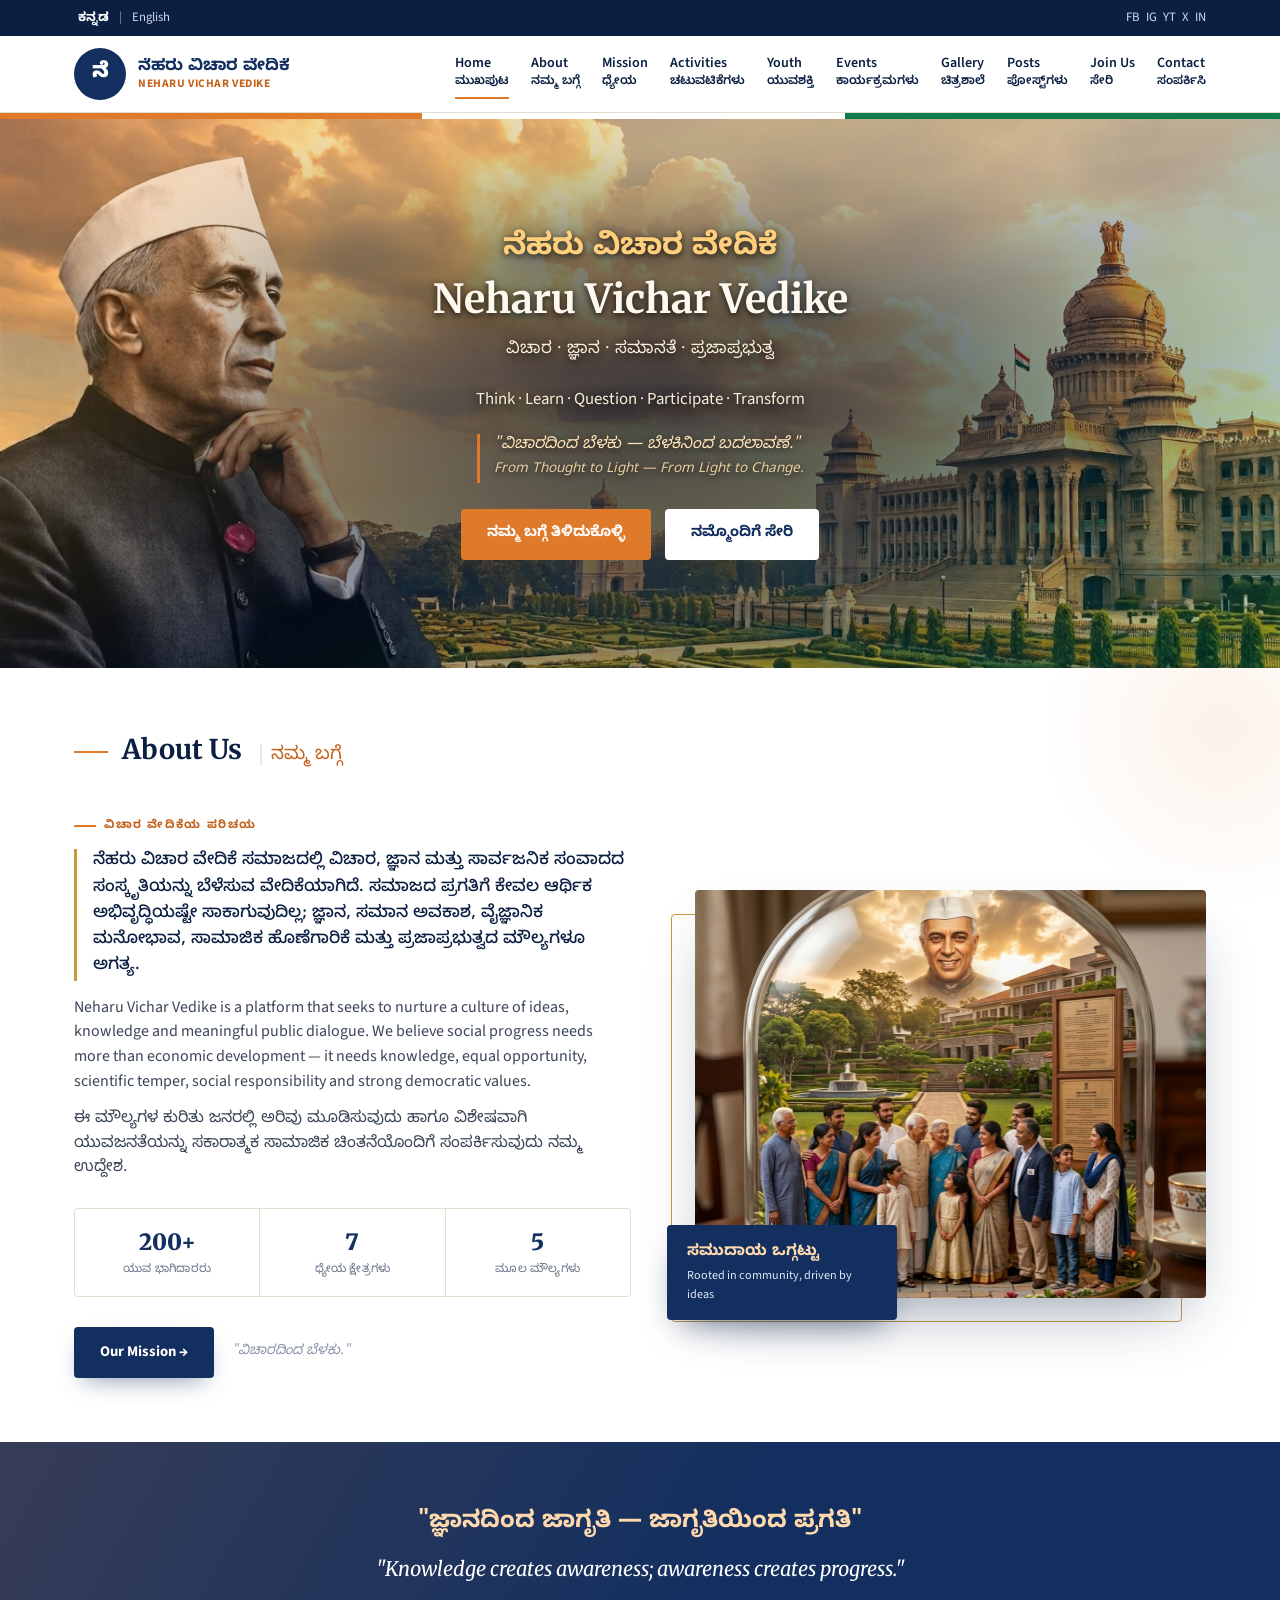
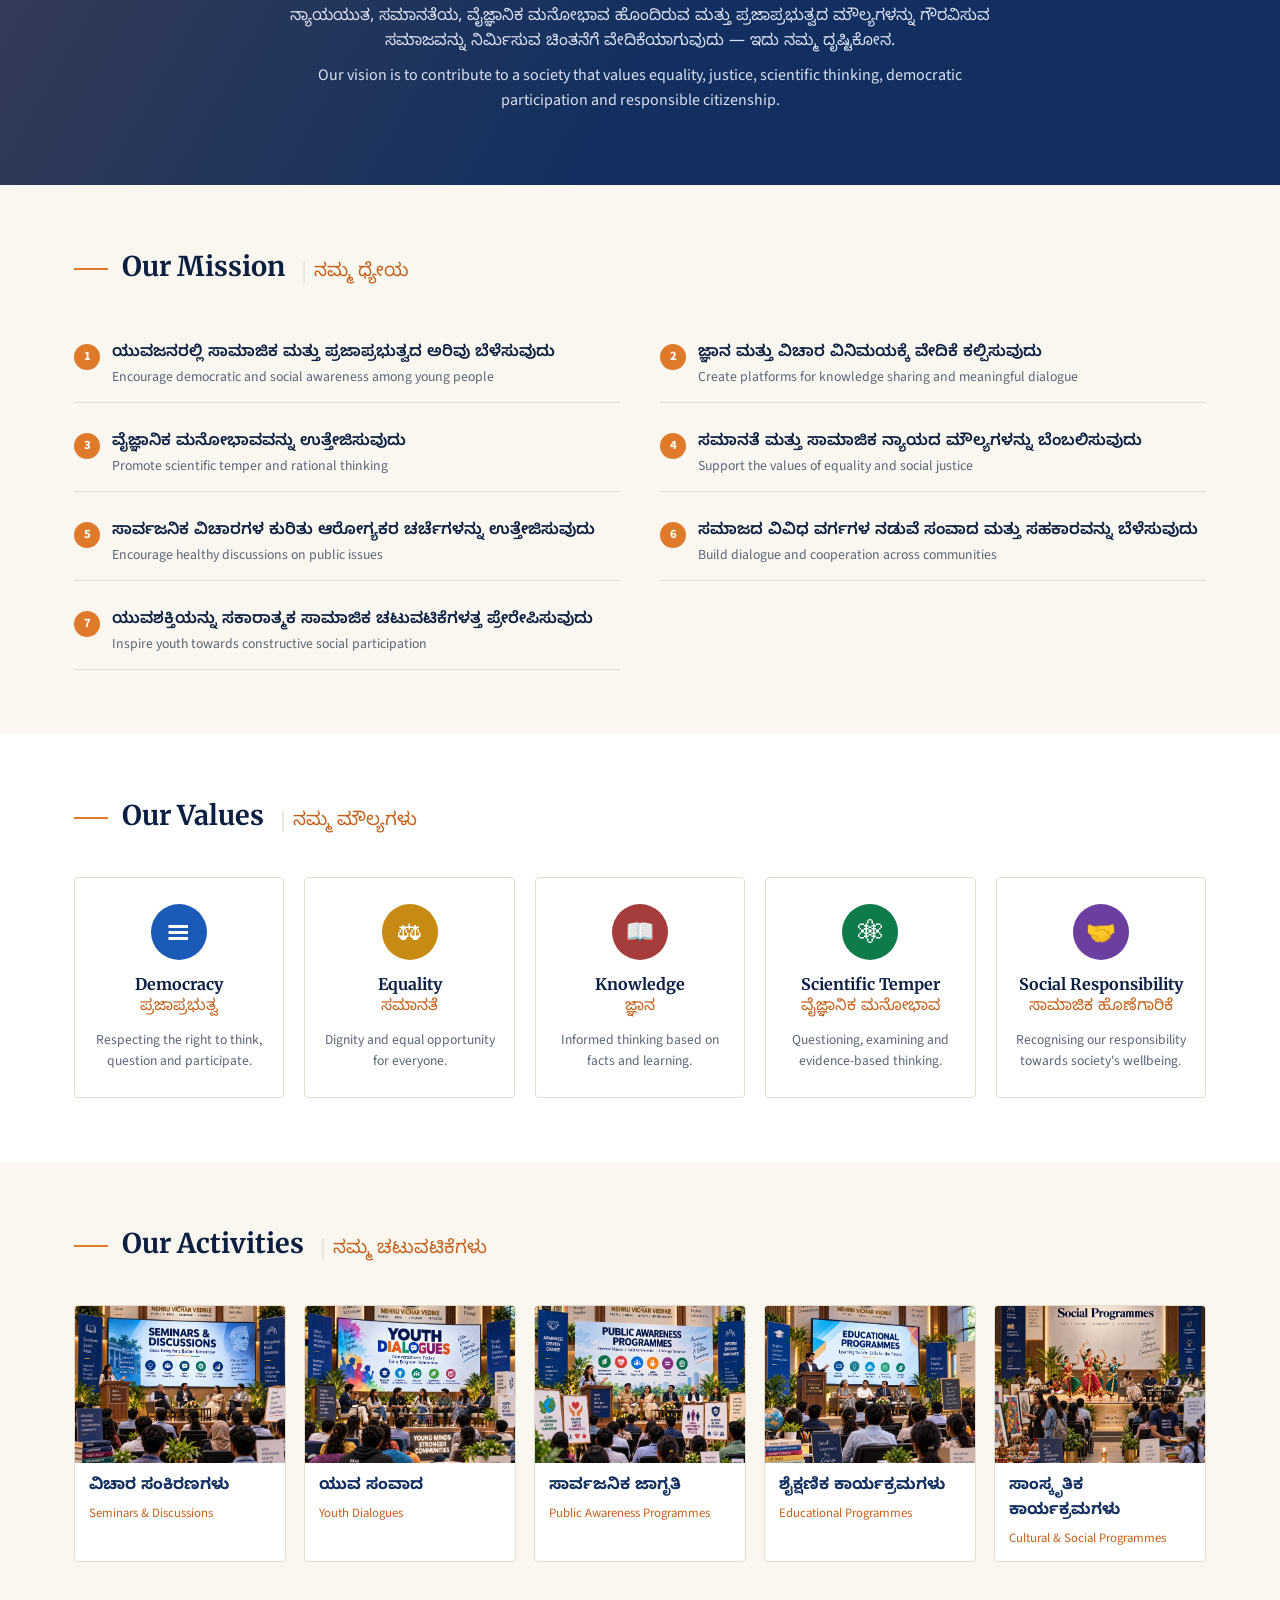
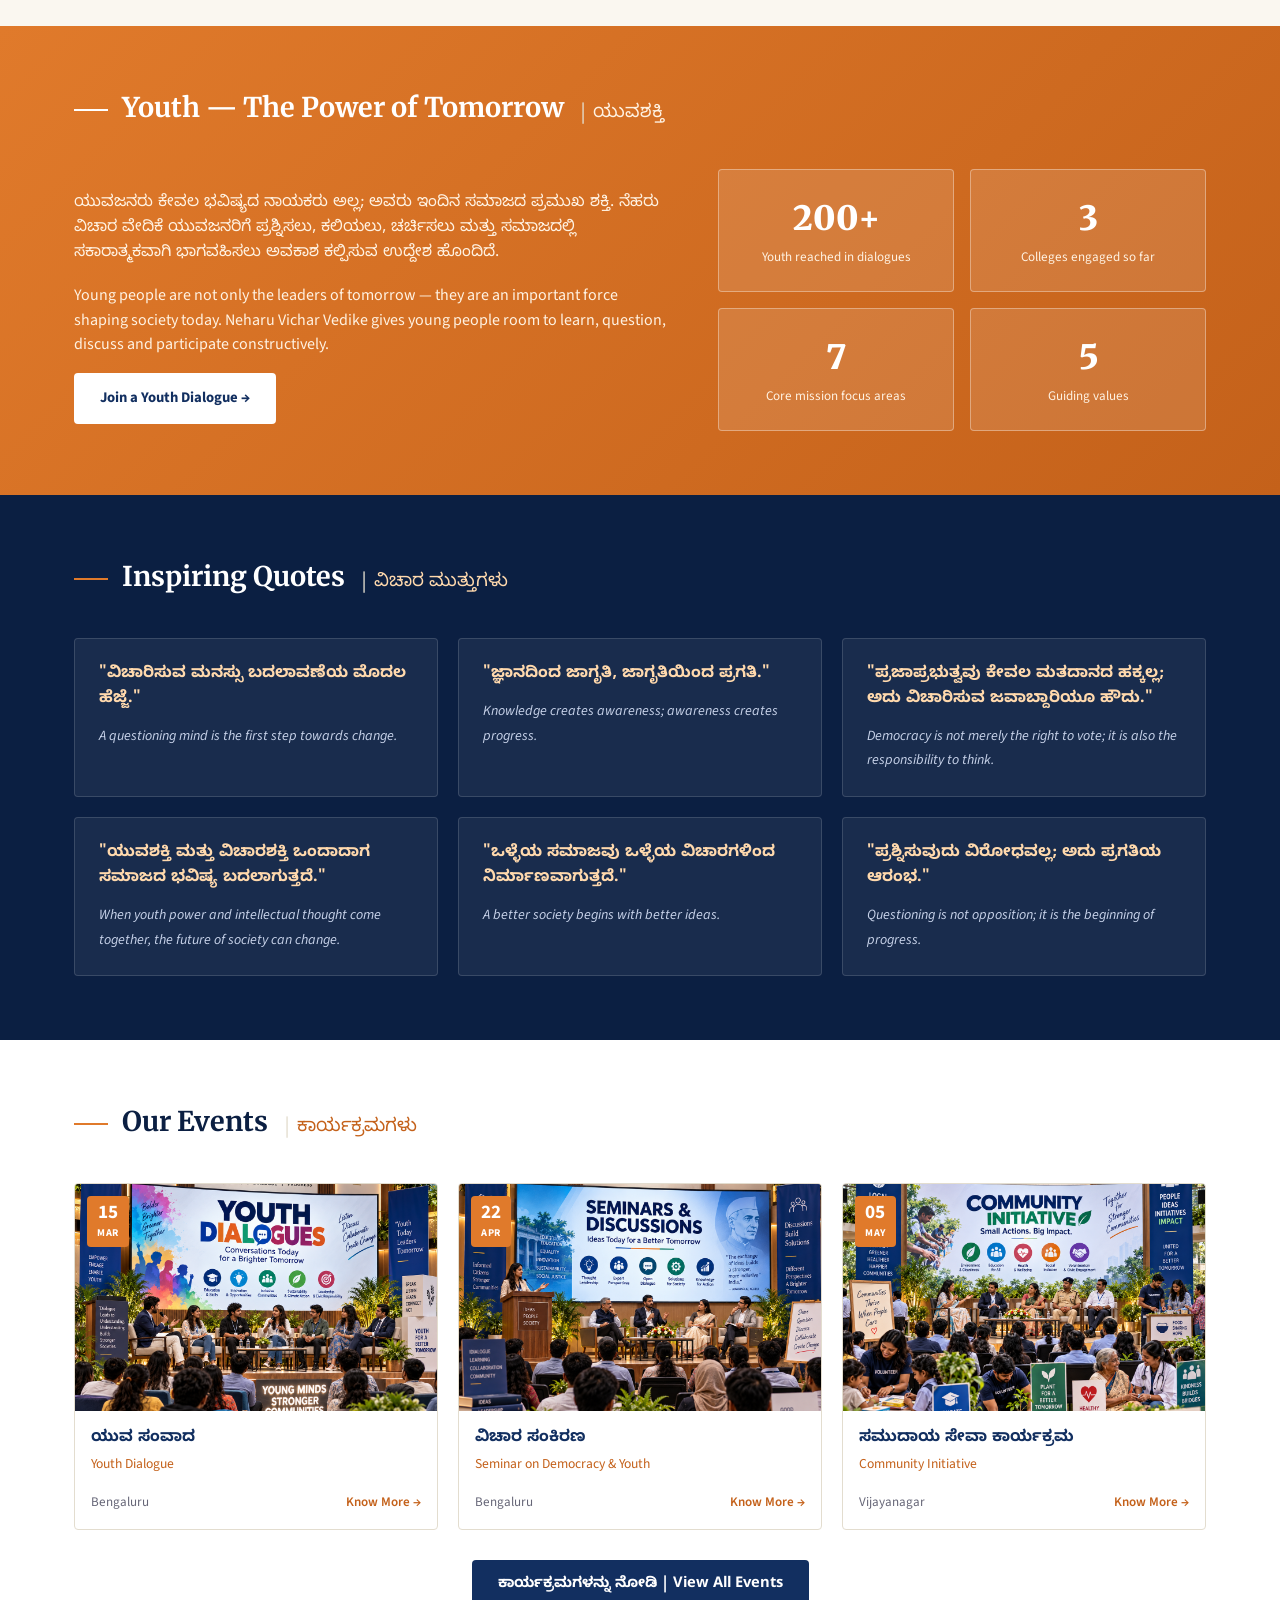
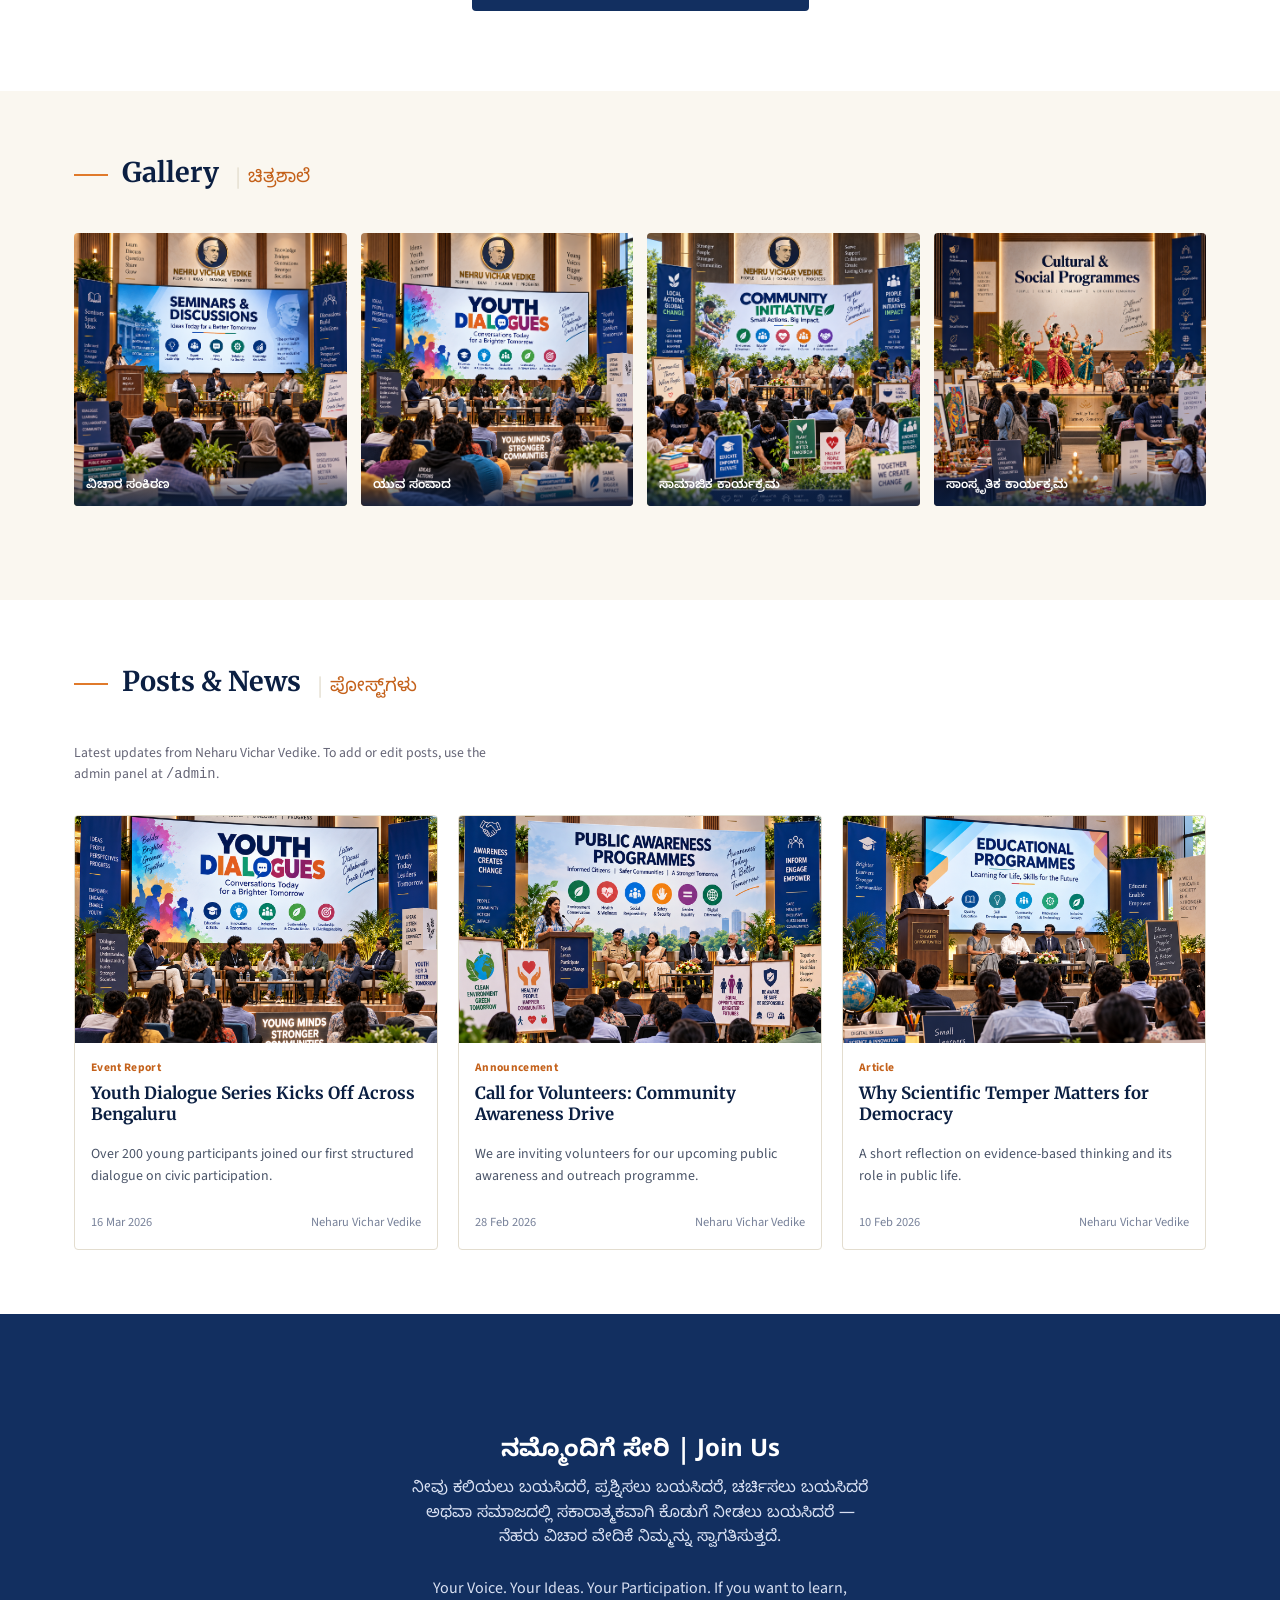
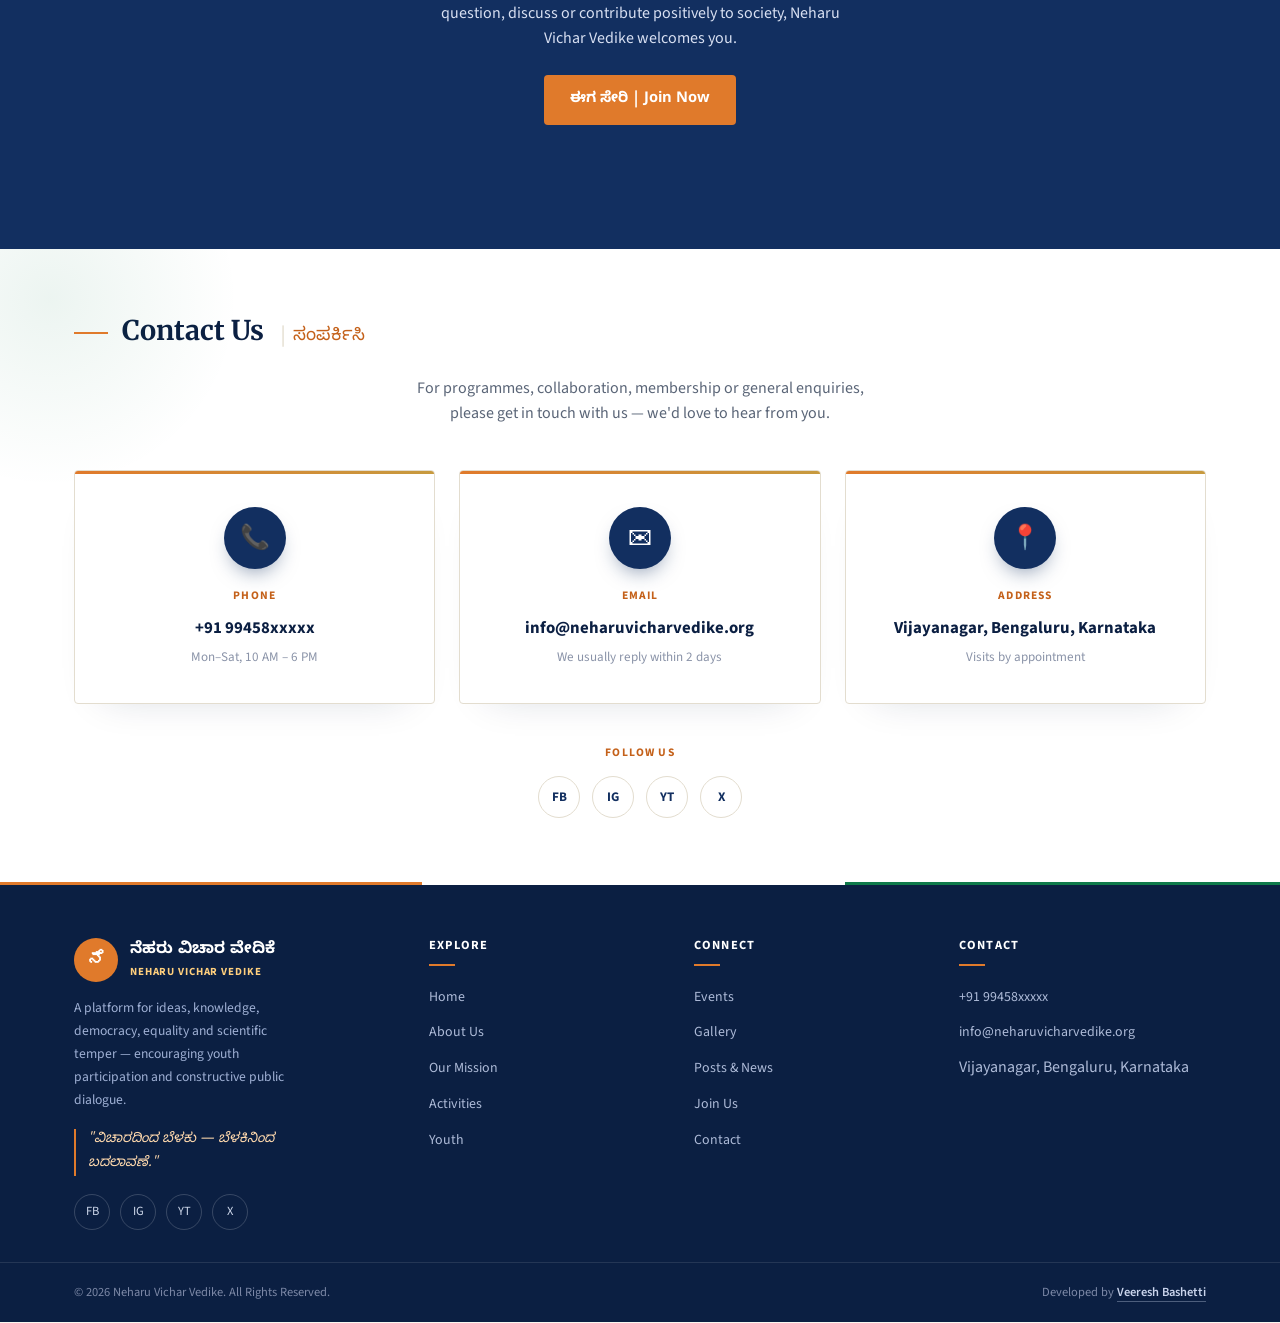
==== commit 2a19007b: "Add contact form backend, messages collection, premium footer" ====
--- a/index.html
+++ b/index.html
@@ -14,8 +14,7 @@
       rel="stylesheet"
     />
     <style>
-      body,
-      html {
+      body {
         overflow-x: hidden;
       }
 
@@ -121,7 +120,12 @@
         border-bottom: 1px solid var(--line);
         position: sticky;
         top: 0;
-        z-index: 50;
+        z-index: 999;
+        width: 100%;
+        transition: box-shadow 0.2s ease;
+      }
+      header.site.is-scrolled {
+        box-shadow: 0 8px 20px -14px rgba(11, 31, 66, 0.35);
       }
       .site-header-inner {
         display: flex;
@@ -2011,7 +2015,7 @@
           <div class="contact-card">
             <div class="icon">&#128222;</div>
             <span class="label">Phone</span>
-            <span class="value" id="contact-phone">+91 XXXXXXXXXX</span>
+            <a class="value" id="contact-phone" href="tel:+91XXXXXXXXXX">+91 XXXXXXXXXX</a>
             <span class="sub">Mon–Sat, 10 AM – 6 PM</span>
           </div>
           <div class="contact-card">
@@ -2098,7 +2102,7 @@
             <div class="footer-col">
               <h4>Contact</h4>
               <ul>
-                <li id="footer-phone">+91 XXXXXXXXXX</li>
+                <li><a id="footer-phone" href="tel:+91XXXXXXXXXX">+91 XXXXXXXXXX</a></li>
                 <li>
                   <a id="footer-email" href="mailto:info@neharuvicharvedike.org"
                     >info@neharuvicharvedike.org</a
@@ -2144,6 +2148,20 @@
             navToggle.setAttribute("aria-expanded", "false");
           });
         });
+
+        // ---- sticky header shadow on scroll ----
+        var siteHeader = document.querySelector("header.site");
+        function updateHeaderShadow() {
+          if (window.scrollY > 4) {
+            siteHeader.classList.add("is-scrolled");
+          } else {
+            siteHeader.classList.remove("is-scrolled");
+          }
+        }
+        updateHeaderShadow();
+        window.addEventListener("scroll", updateHeaderShadow, {
+          passive: true,
+        });
       })();
 
       function loadJSON(path) {
@@ -2166,8 +2184,14 @@
           fe = document.getElementById("footer-email");
         var a = document.getElementById("contact-address"),
           fa = document.getElementById("footer-address");
-        if (p && data.phone) p.textContent = data.phone;
-        if (fp && data.phone) fp.textContent = data.phone;
+        if (p && data.phone) {
+          p.textContent = data.phone;
+          p.href = "tel:" + data.phone.replace(/[^\d+]/g, "");
+        }
+        if (fp && data.phone) {
+          fp.textContent = data.phone;
+          fp.href = "tel:" + data.phone.replace(/[^\d+]/g, "");
+        }
         if (e && data.email) {
           e.textContent = data.email;
           e.href = "mailto:" + data.email;
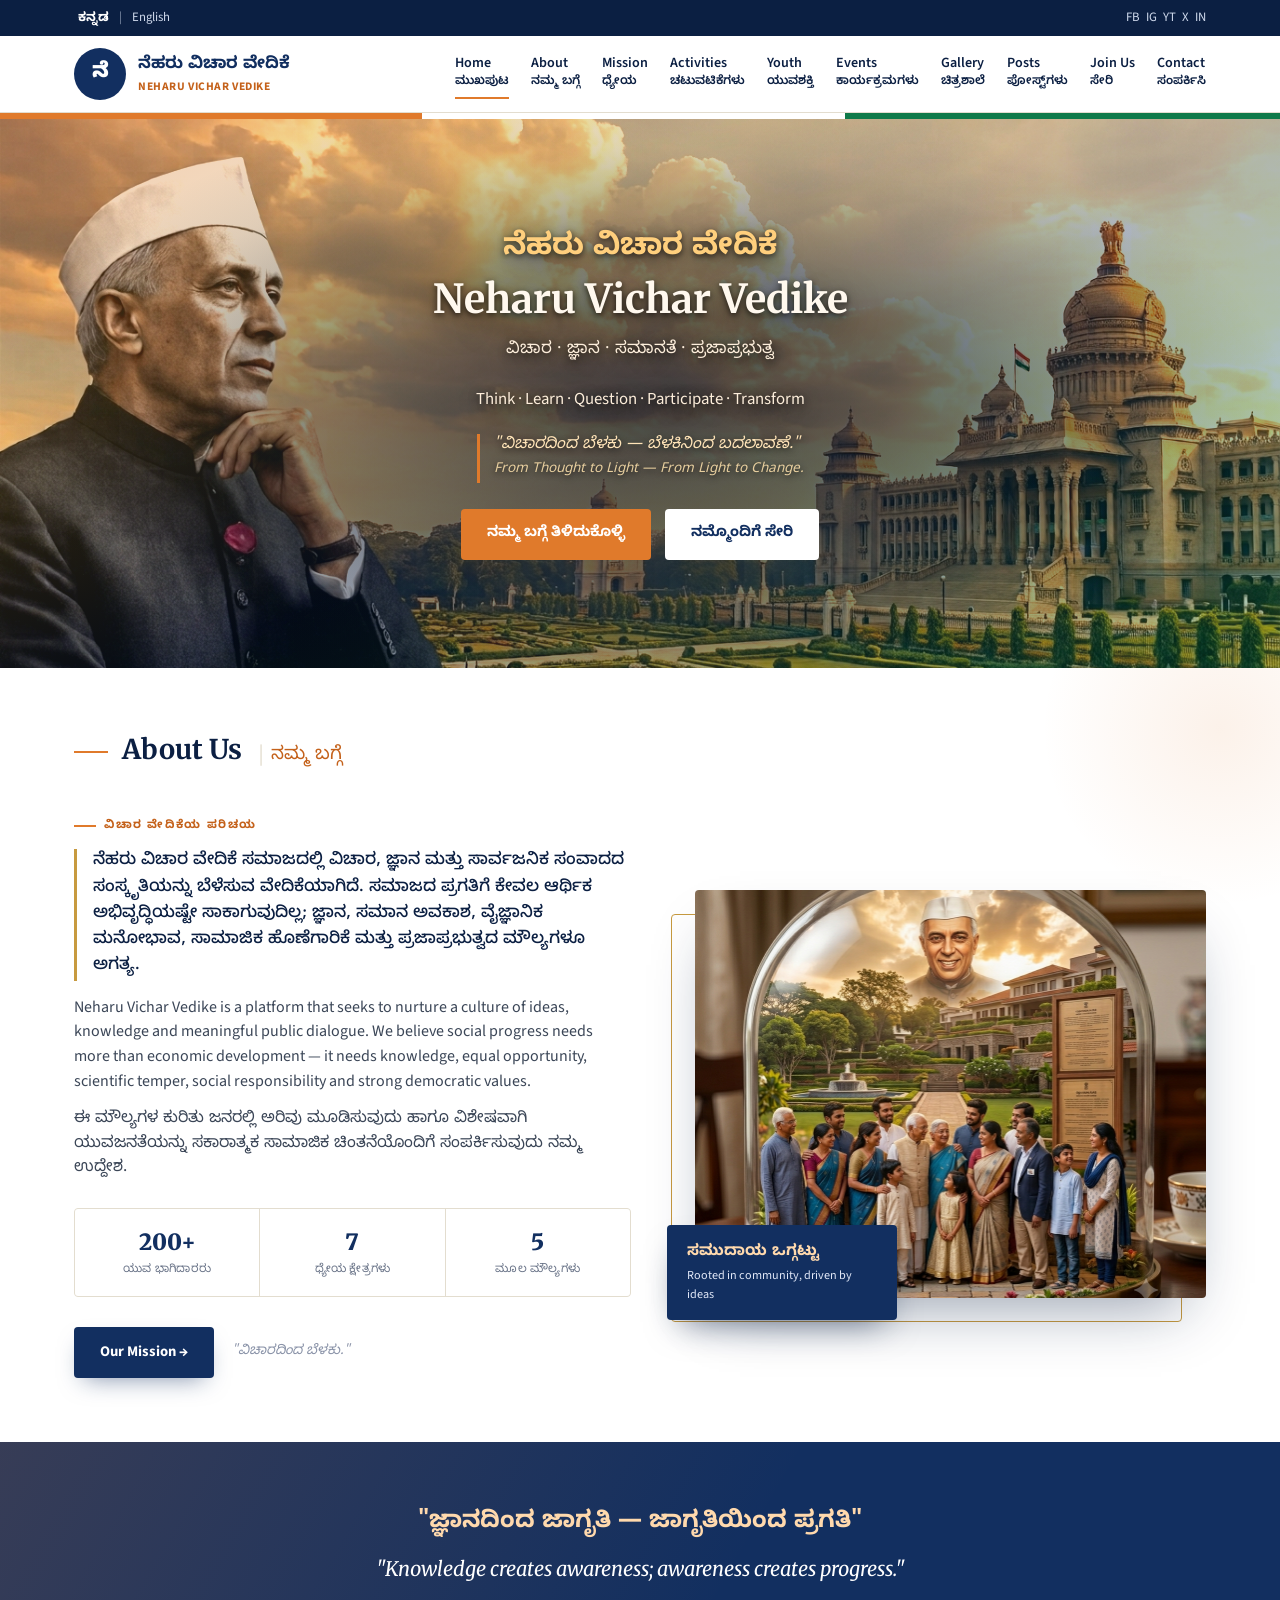
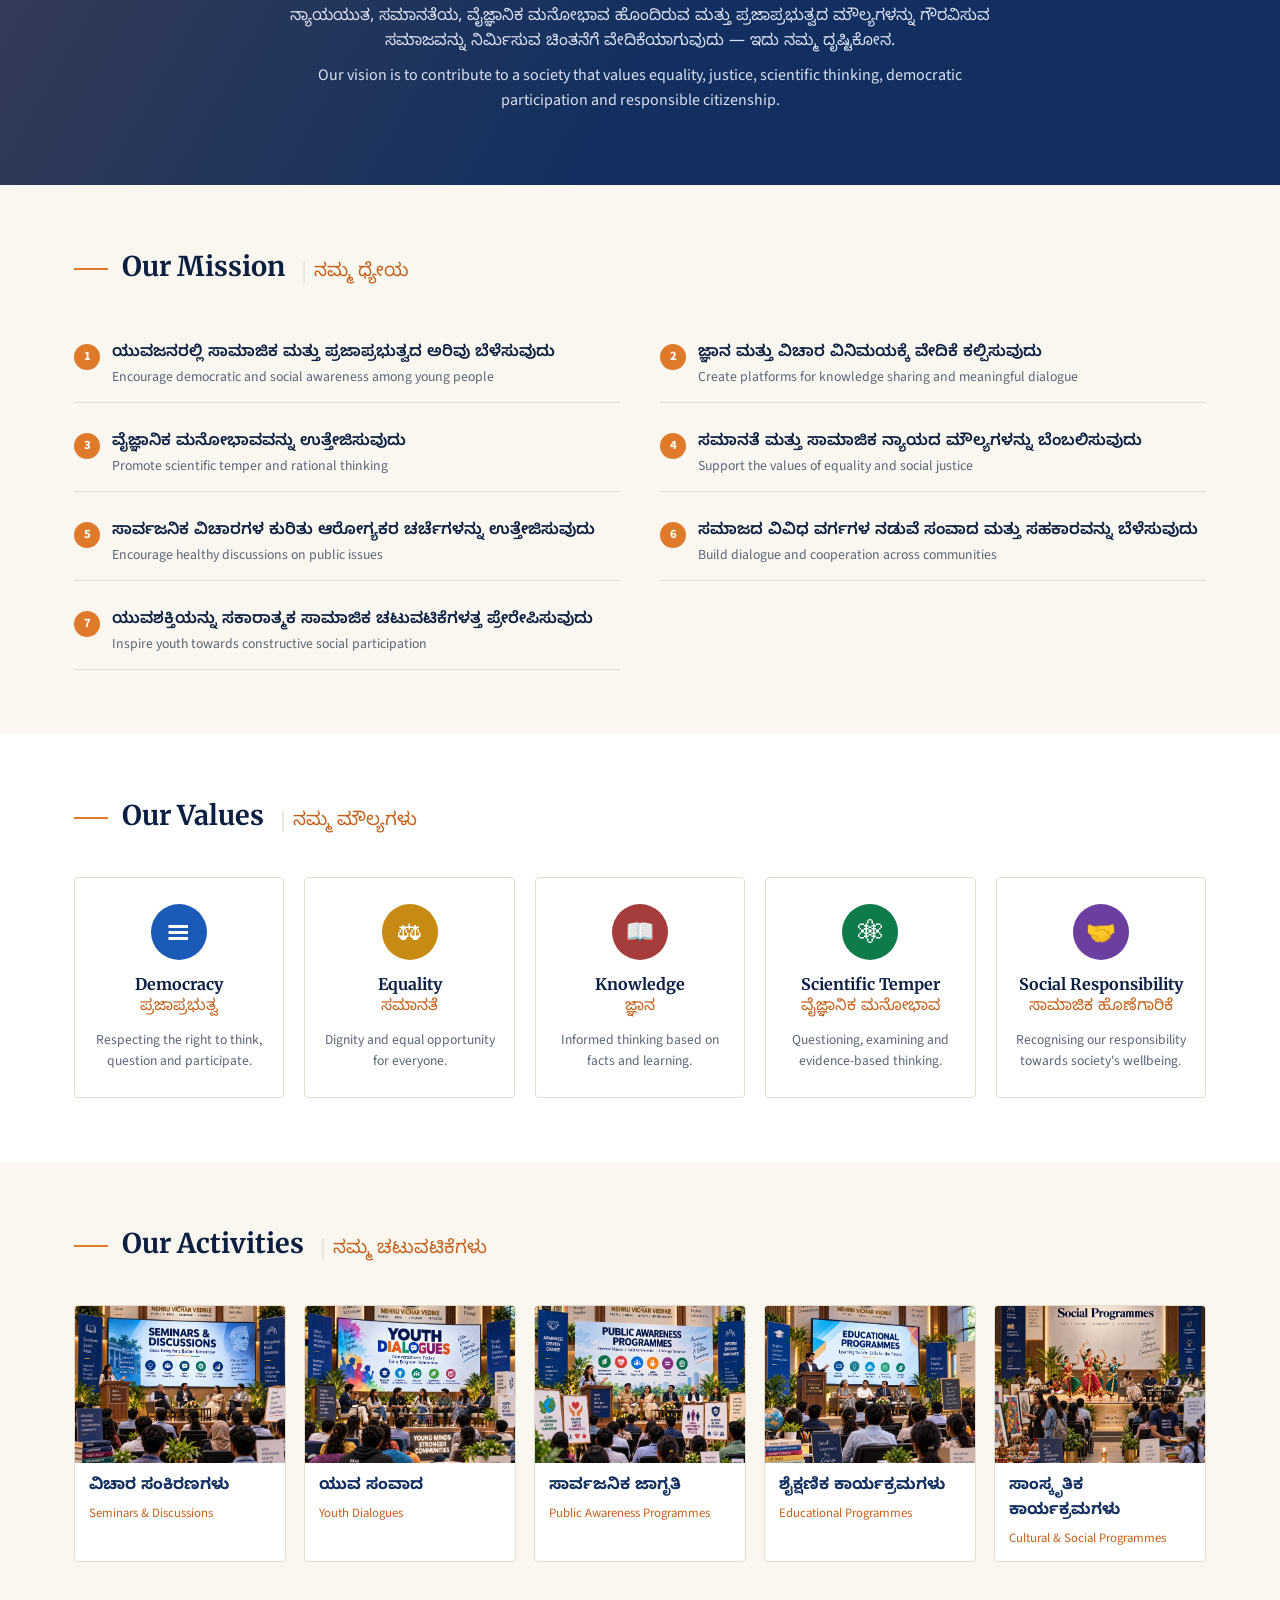
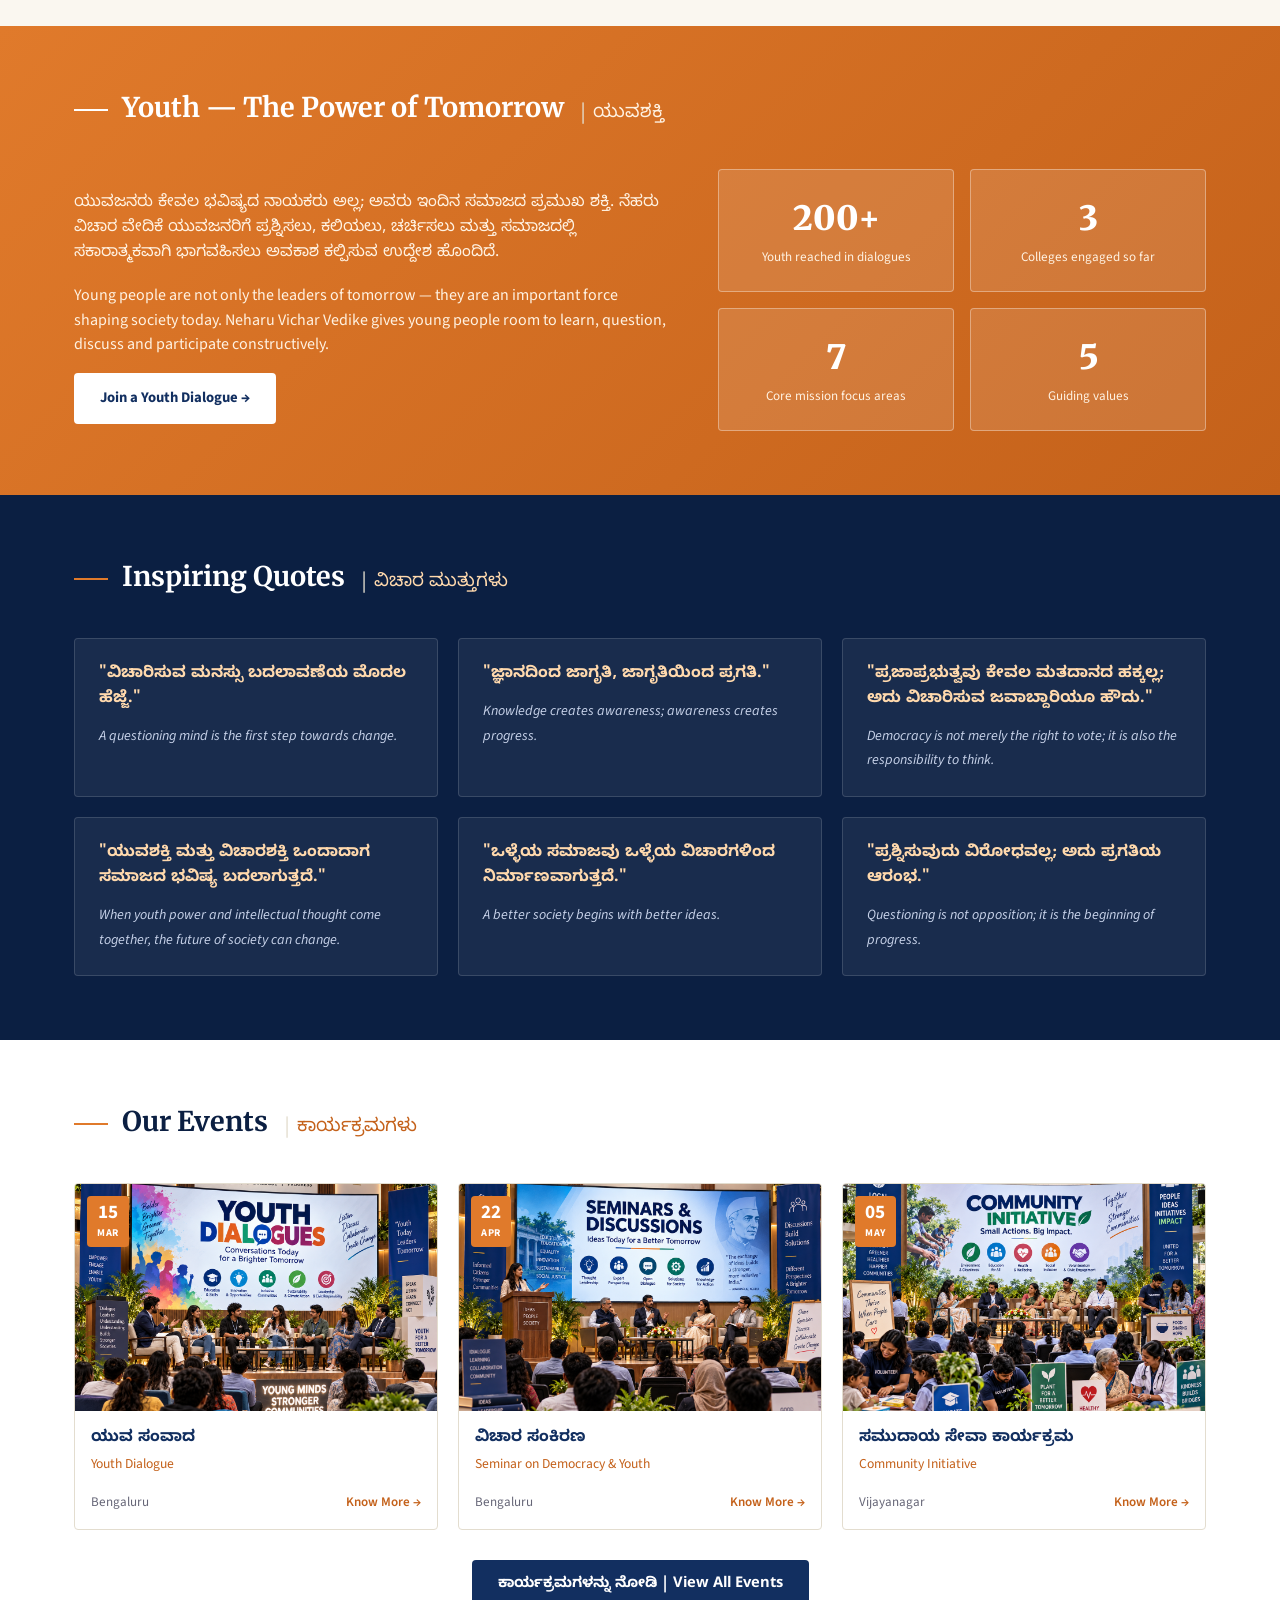
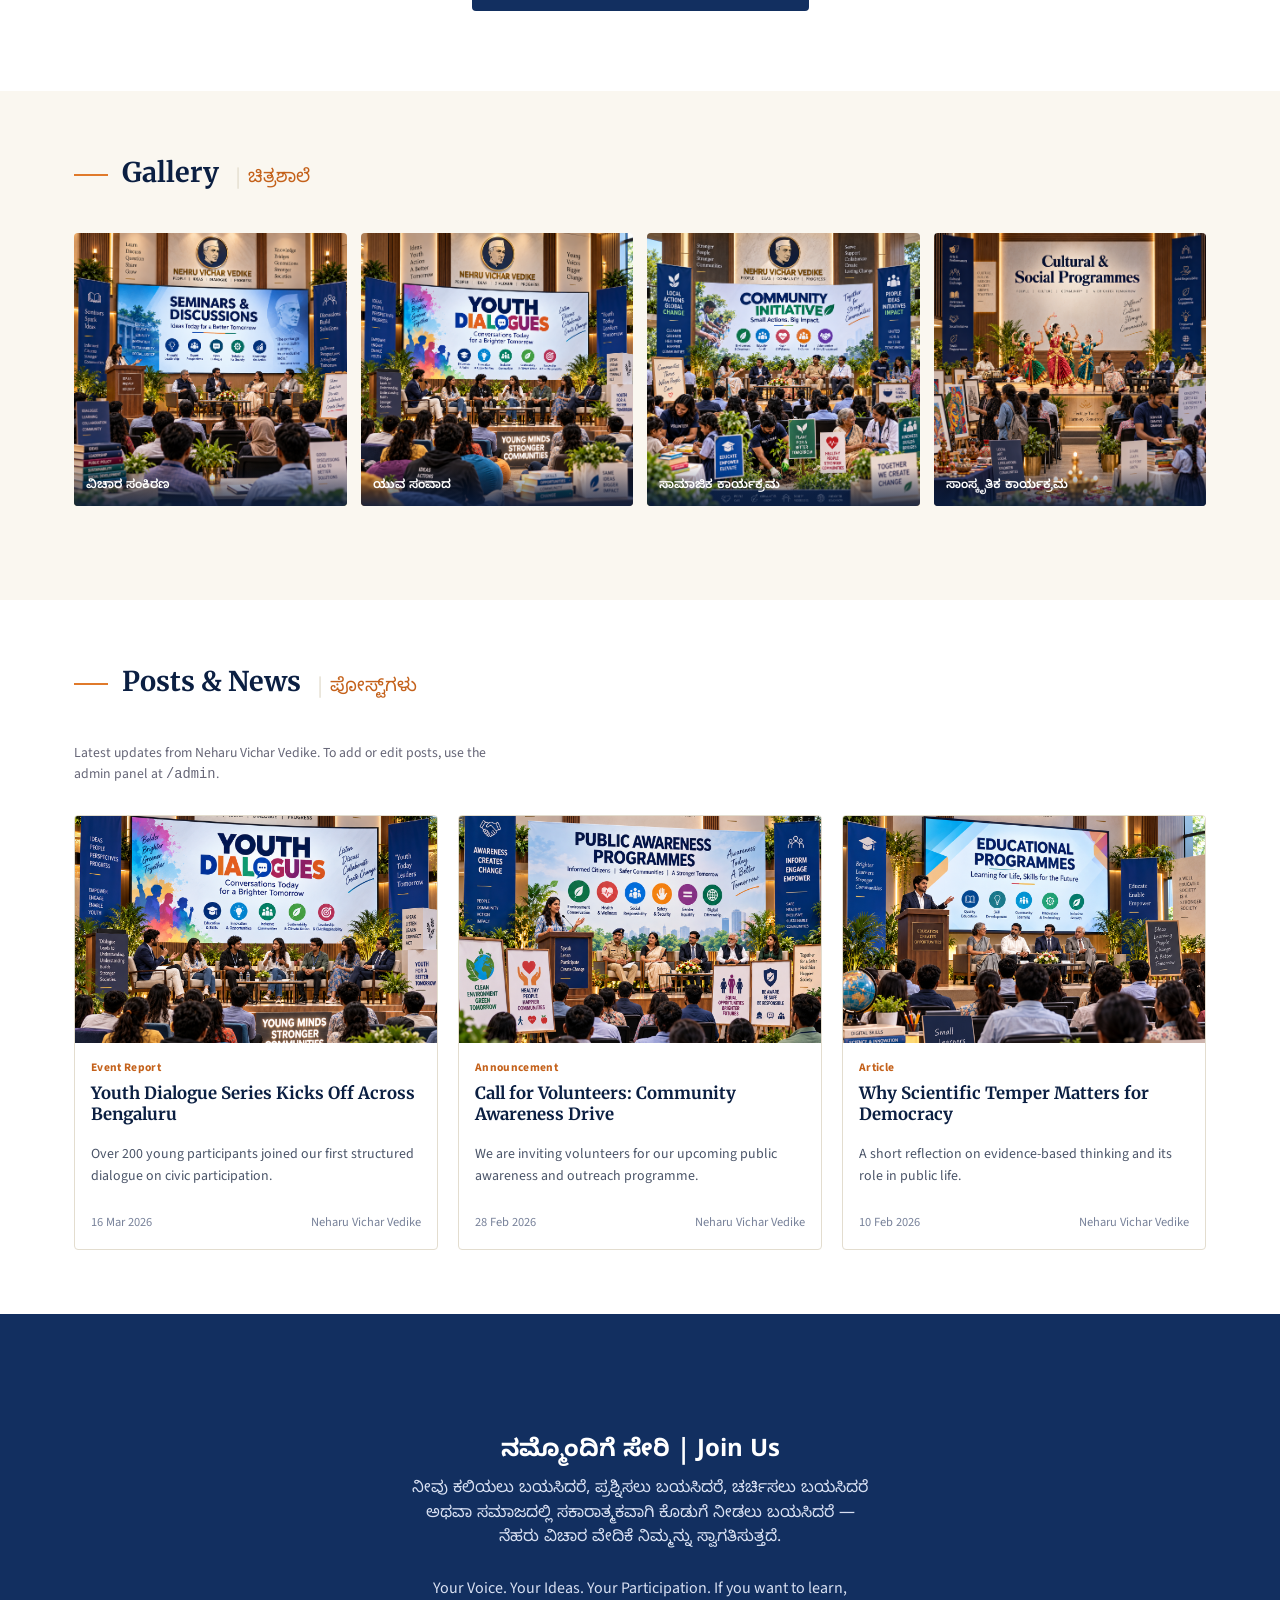
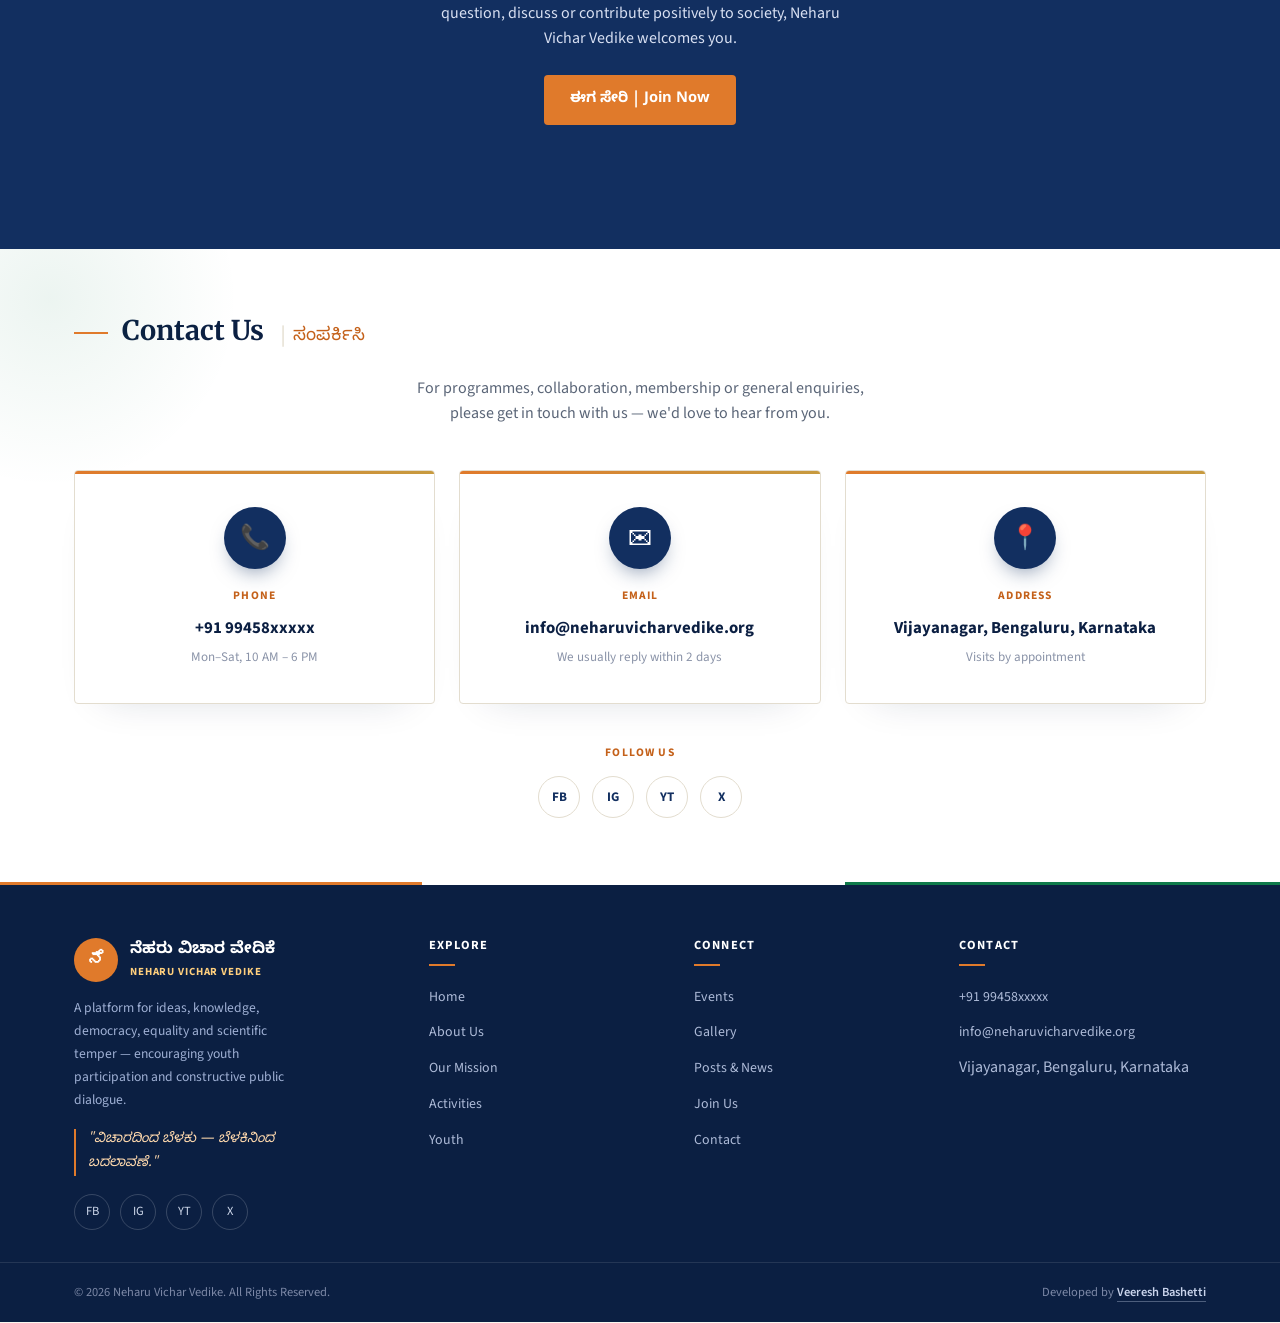
==== commit 7b1e2ab9: "Add contact form backend, messages collection, premium footer" ====
--- a/index.html
+++ b/index.html
@@ -160,7 +160,7 @@
         display: flex;
         flex-direction: column;
         justify-content: center;
-        line-height: 1.15;
+        line-height: 1.5;
         min-width: 0;
       }
       .brand .names .kn-name {
@@ -169,7 +169,8 @@
         font-size: 1.05rem;
         font-family: "Noto Sans Kannada", sans-serif;
         white-space: nowrap;
-        overflow: hidden;
+        overflow-x: hidden;
+        overflow-y: visible;
         text-overflow: ellipsis;
       }
       .brand .names .en-name {
@@ -178,7 +179,8 @@
         font-size: 0.72rem;
         letter-spacing: 0.05em;
         white-space: nowrap;
-        overflow: hidden;
+        overflow-x: hidden;
+        overflow-y: visible;
         text-overflow: ellipsis;
       }
       nav.main {
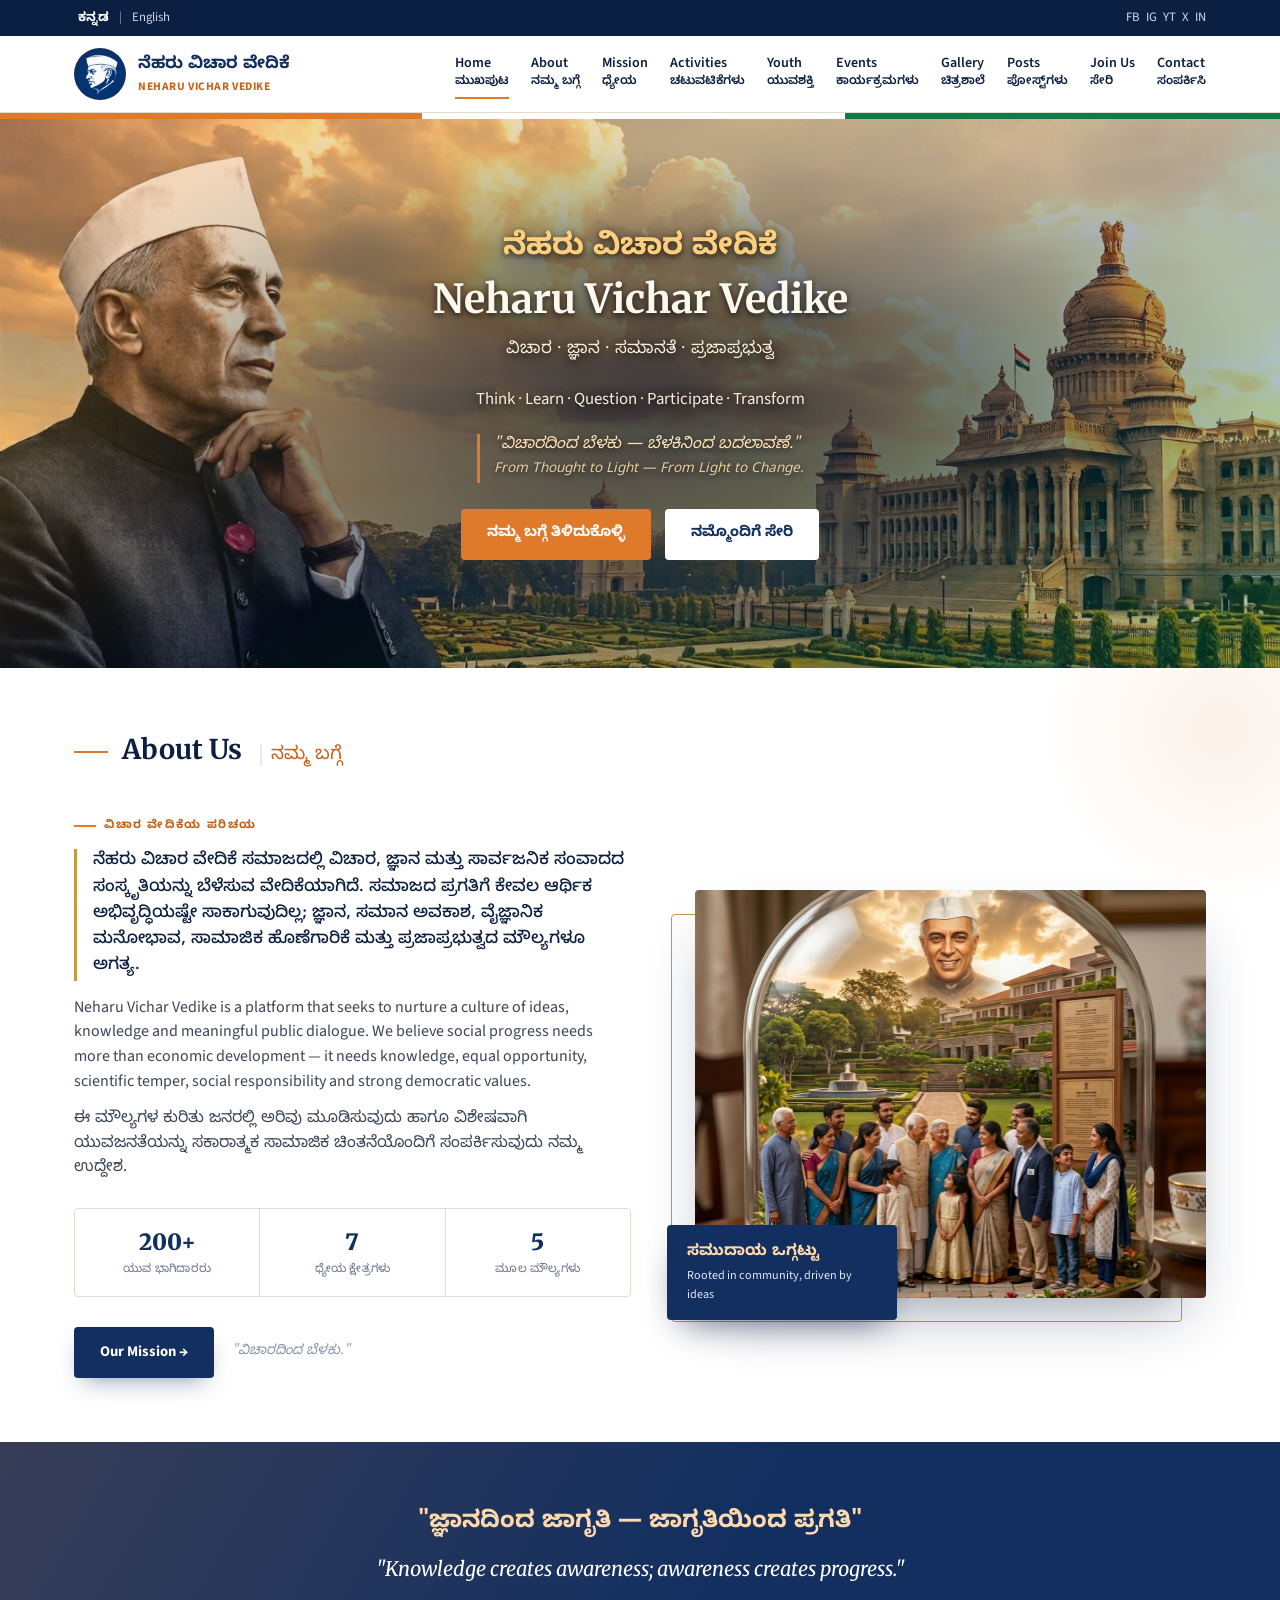
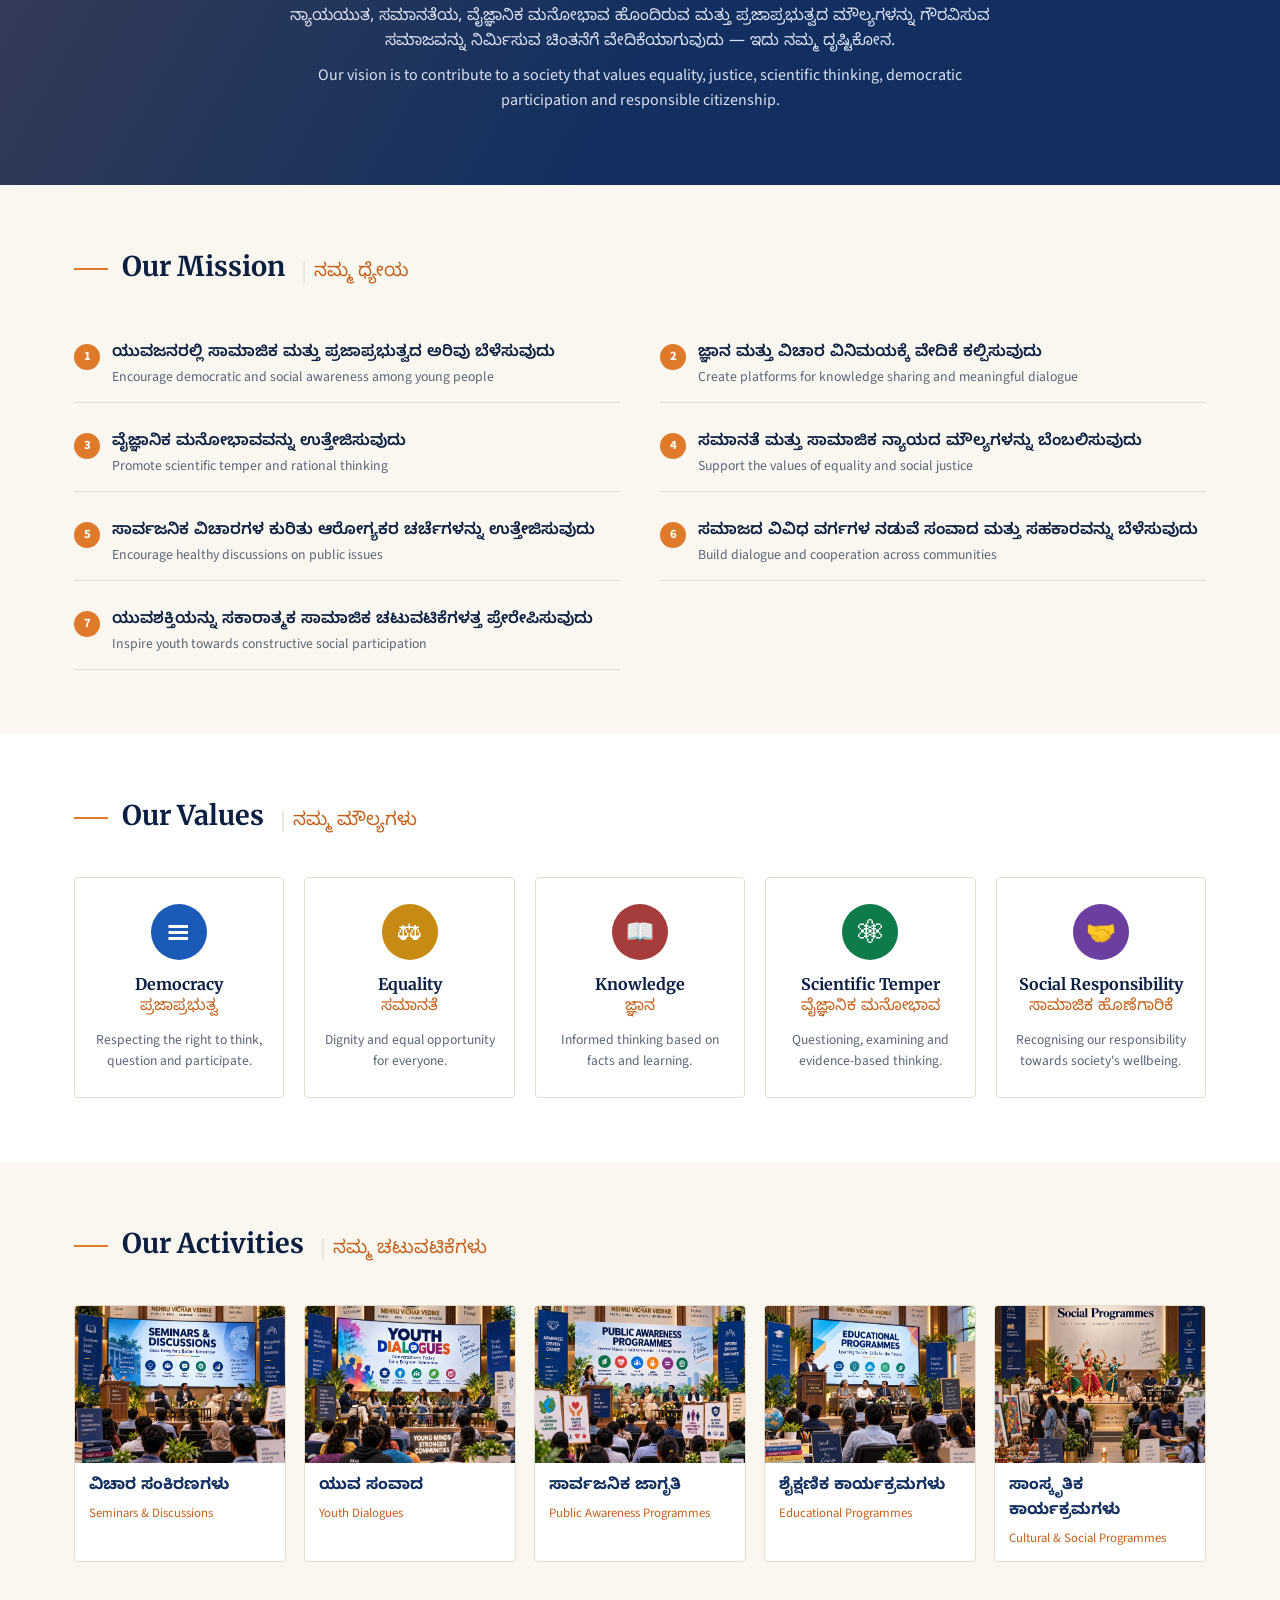
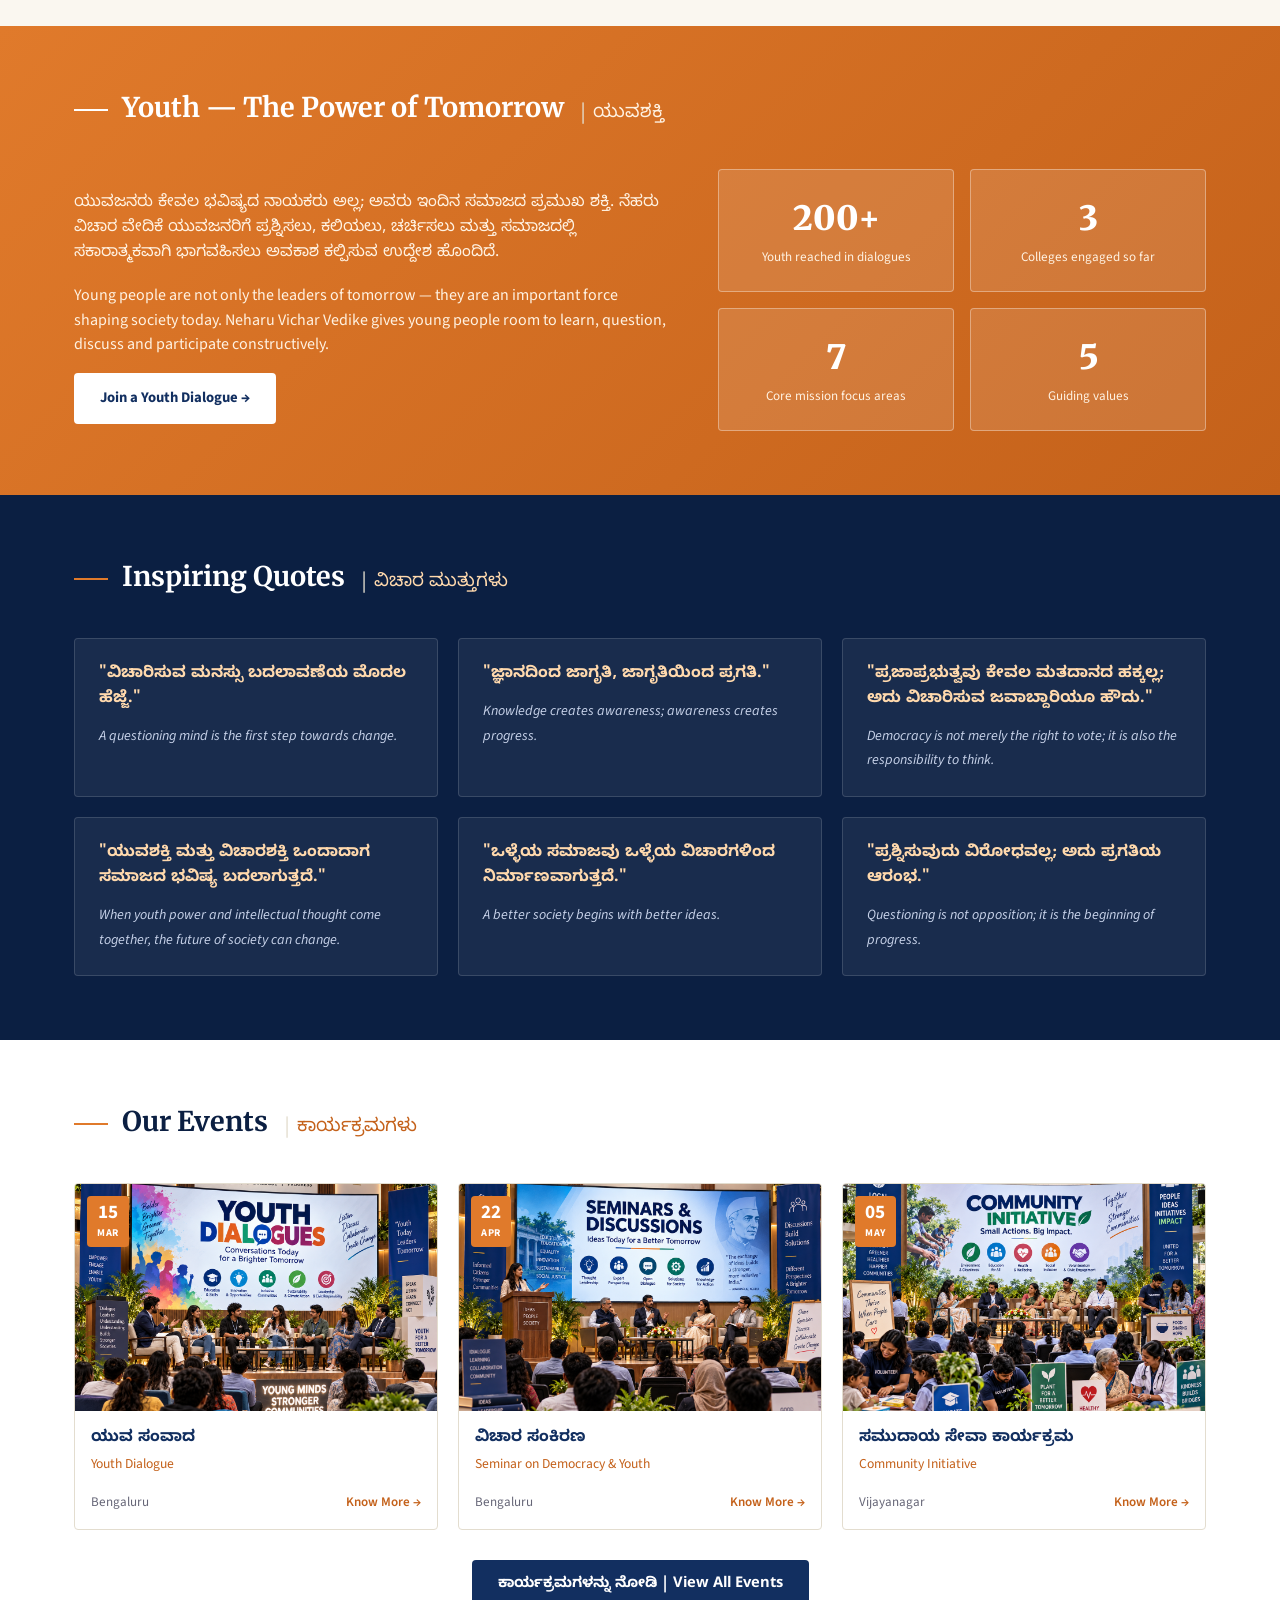
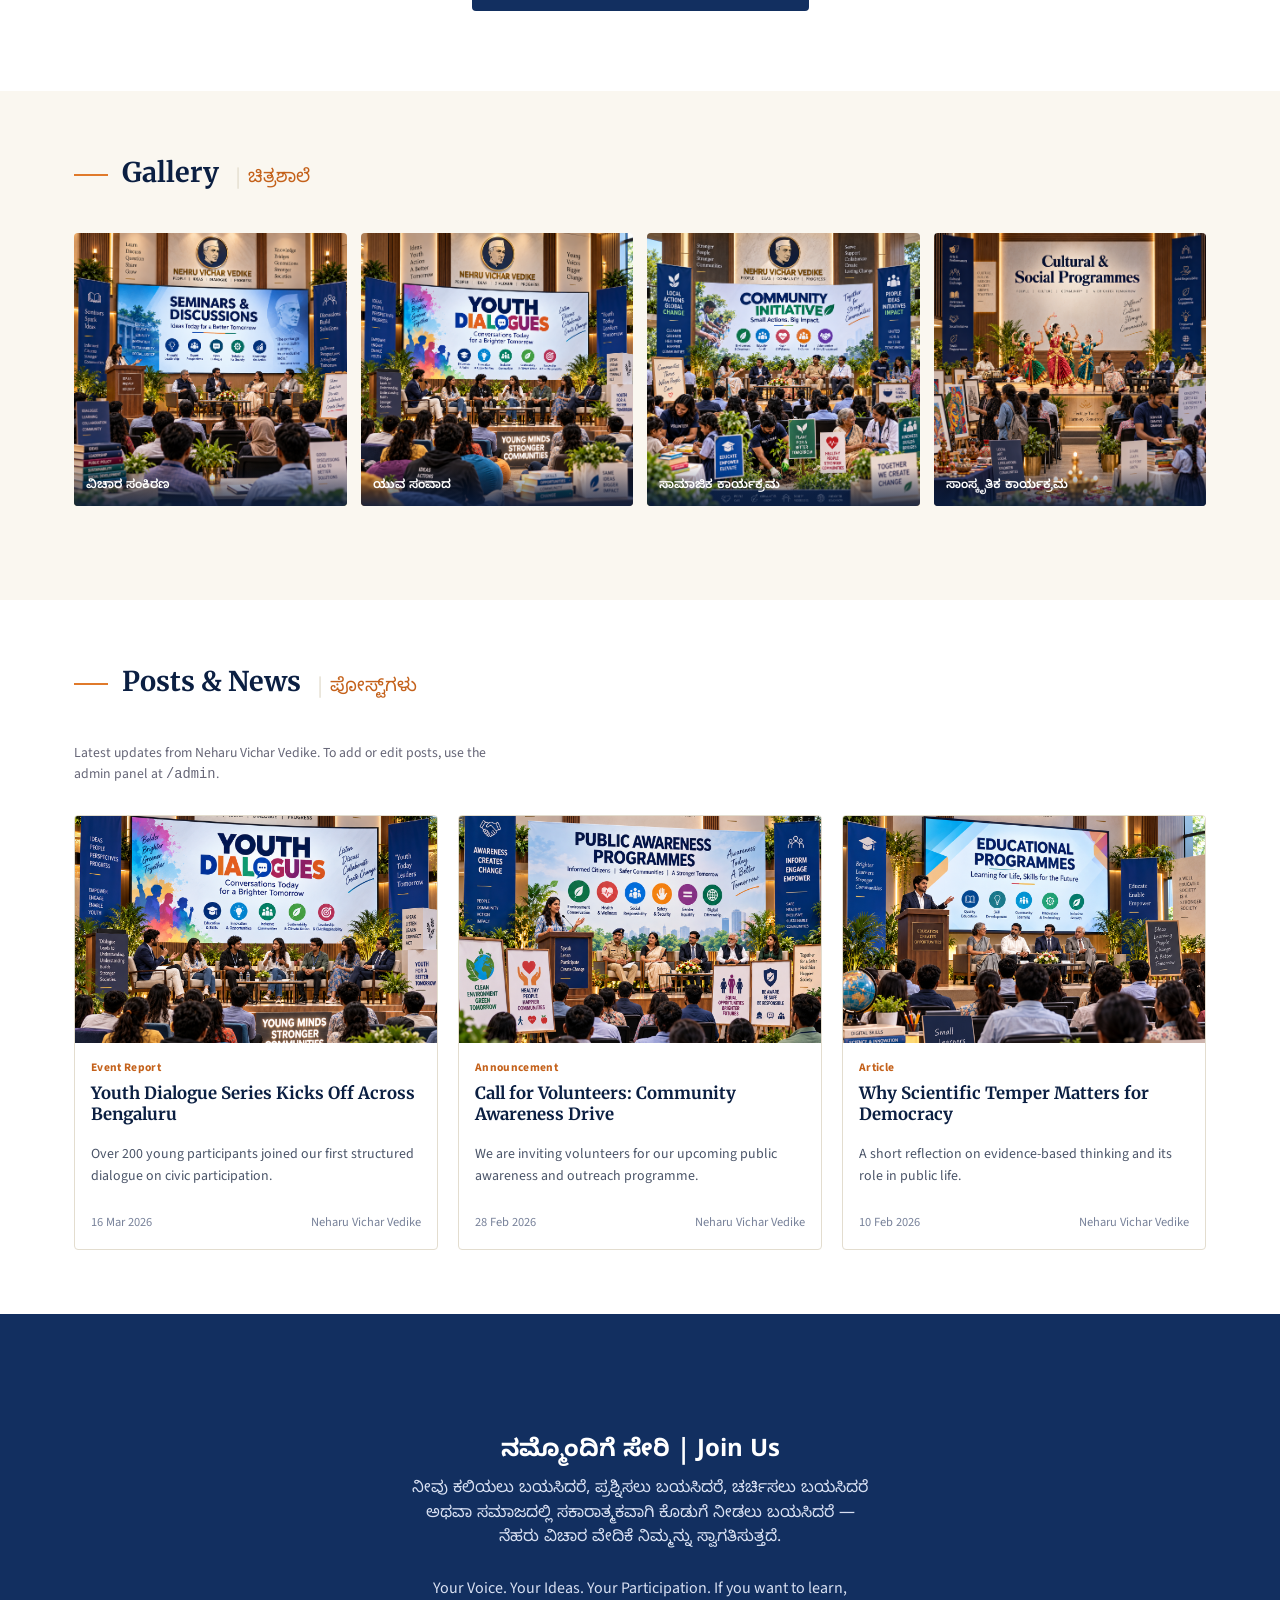
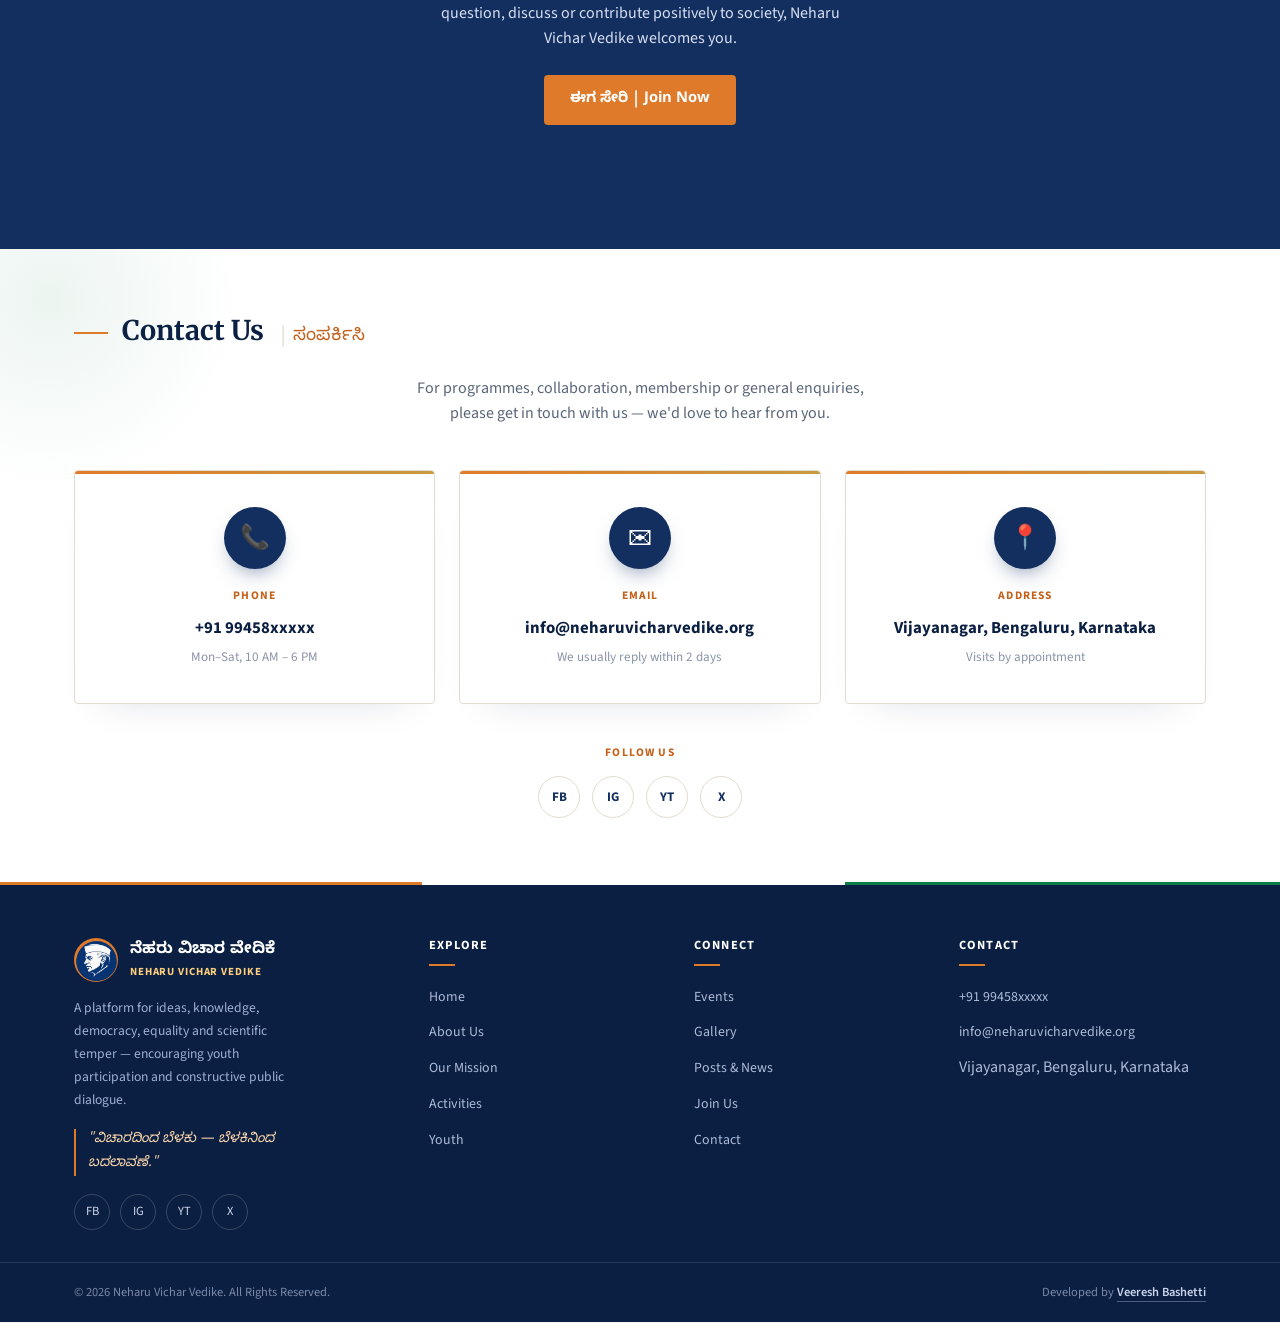
==== commit 1f60dbfe: "Add contact form backend, messages collection, premium footer" ====
--- a/index.html
+++ b/index.html
@@ -155,6 +155,16 @@
         font-weight: 900;
         font-size: 1.3rem;
         flex-shrink: 0;
+        overflow: hidden;
+      }
+      .brand .mark img {
+        width: 100%;
+        height: 100%;
+        object-fit: cover;
+        object-position: center;
+      }
+      .brand .mark img.flip {
+        transform: scaleX(-1);
       }
       .brand .names {
         display: flex;
@@ -1177,6 +1187,16 @@
         font-weight: 900;
         font-size: 1.1rem;
         flex-shrink: 0;
+        overflow: hidden;
+      }
+      .footer-brand .mark img {
+        width: 100%;
+        height: 100%;
+        object-fit: cover;
+        object-position: center;
+      }
+      .footer-brand .mark img.flip {
+        transform: scaleX(-1);
       }
       .footer-brand .kn-name {
         color: #fff;
@@ -1587,7 +1607,7 @@
     <header class="site">
       <div class="site-header-inner">
         <a href="#home" class="brand">
-          <div class="mark">ನೆ</div>
+          <div class="mark"><img src="uploads/nehru.jpg" alt="Jawaharlal Nehru" /></div>
           <div class="names">
             <div class="kn-name kn">ನೆಹರು ವಿಚಾರ ವೇದಿಕೆ</div>
             <div class="en-name">NEHARU VICHAR VEDIKE</div>
@@ -2059,7 +2079,7 @@
           <div class="footer-grid">
             <div class="footer-brand">
               <div class="mark-row">
-                <div class="mark">ನೆ</div>
+                <div class="mark"><img src="uploads/nehru.jpg" alt="Jawaharlal Nehru" /></div>
                 <div>
                   <div class="kn-name">ನೆಹರು ವಿಚಾರ ವೇದಿಕೆ</div>
                   <div class="en-name">NEHARU VICHAR VEDIKE</div>
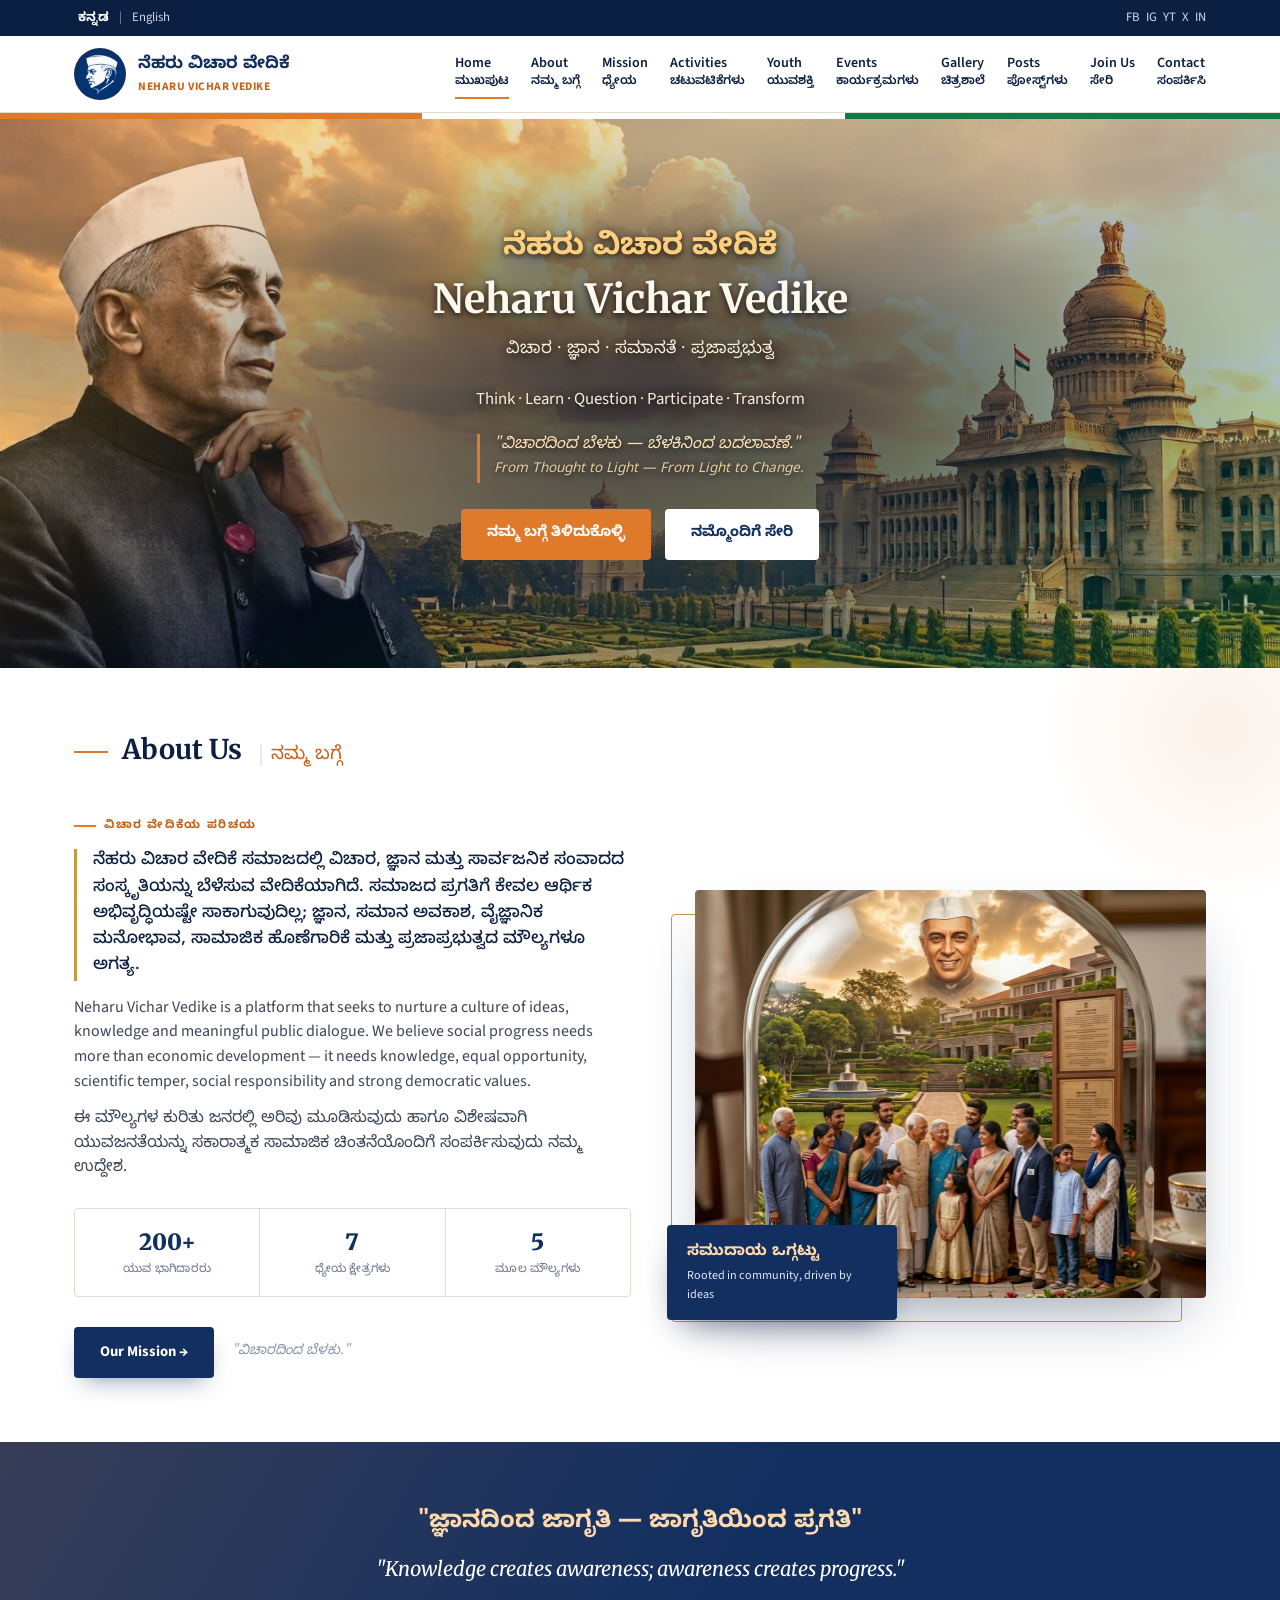
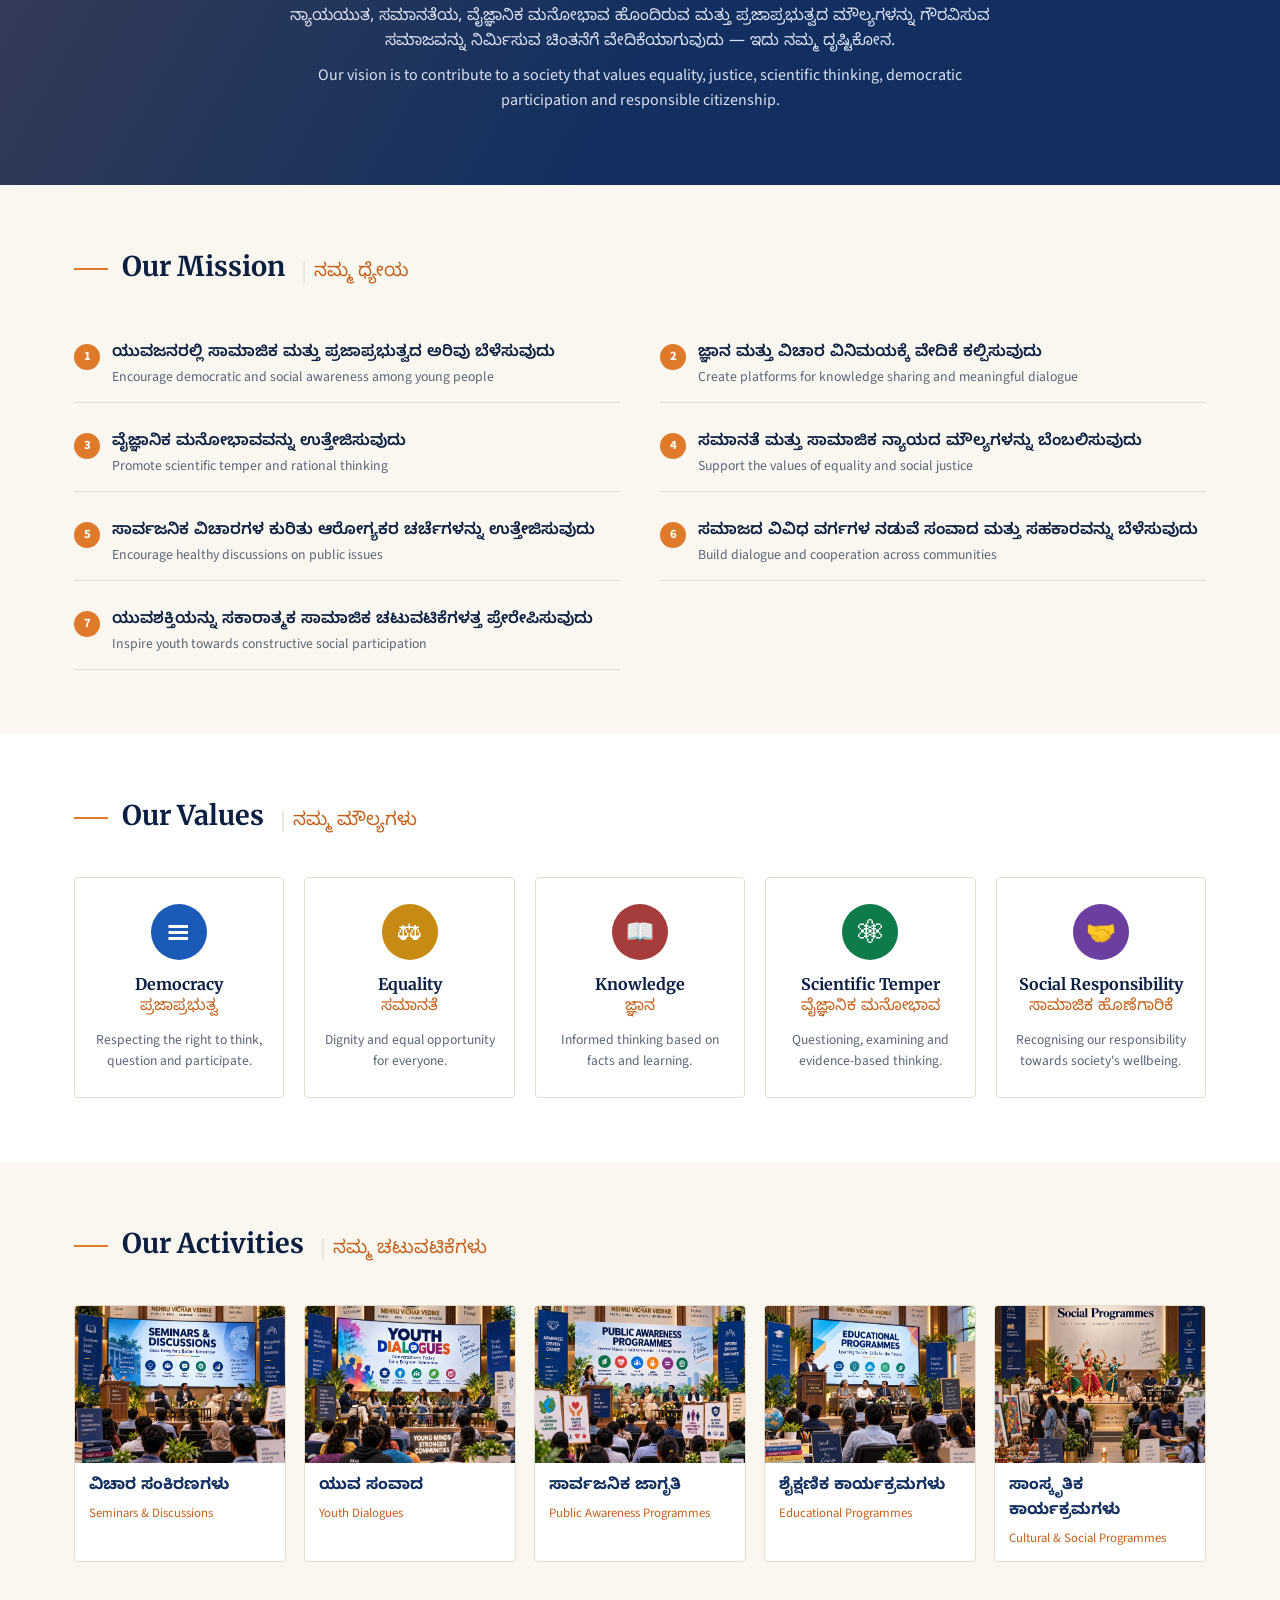
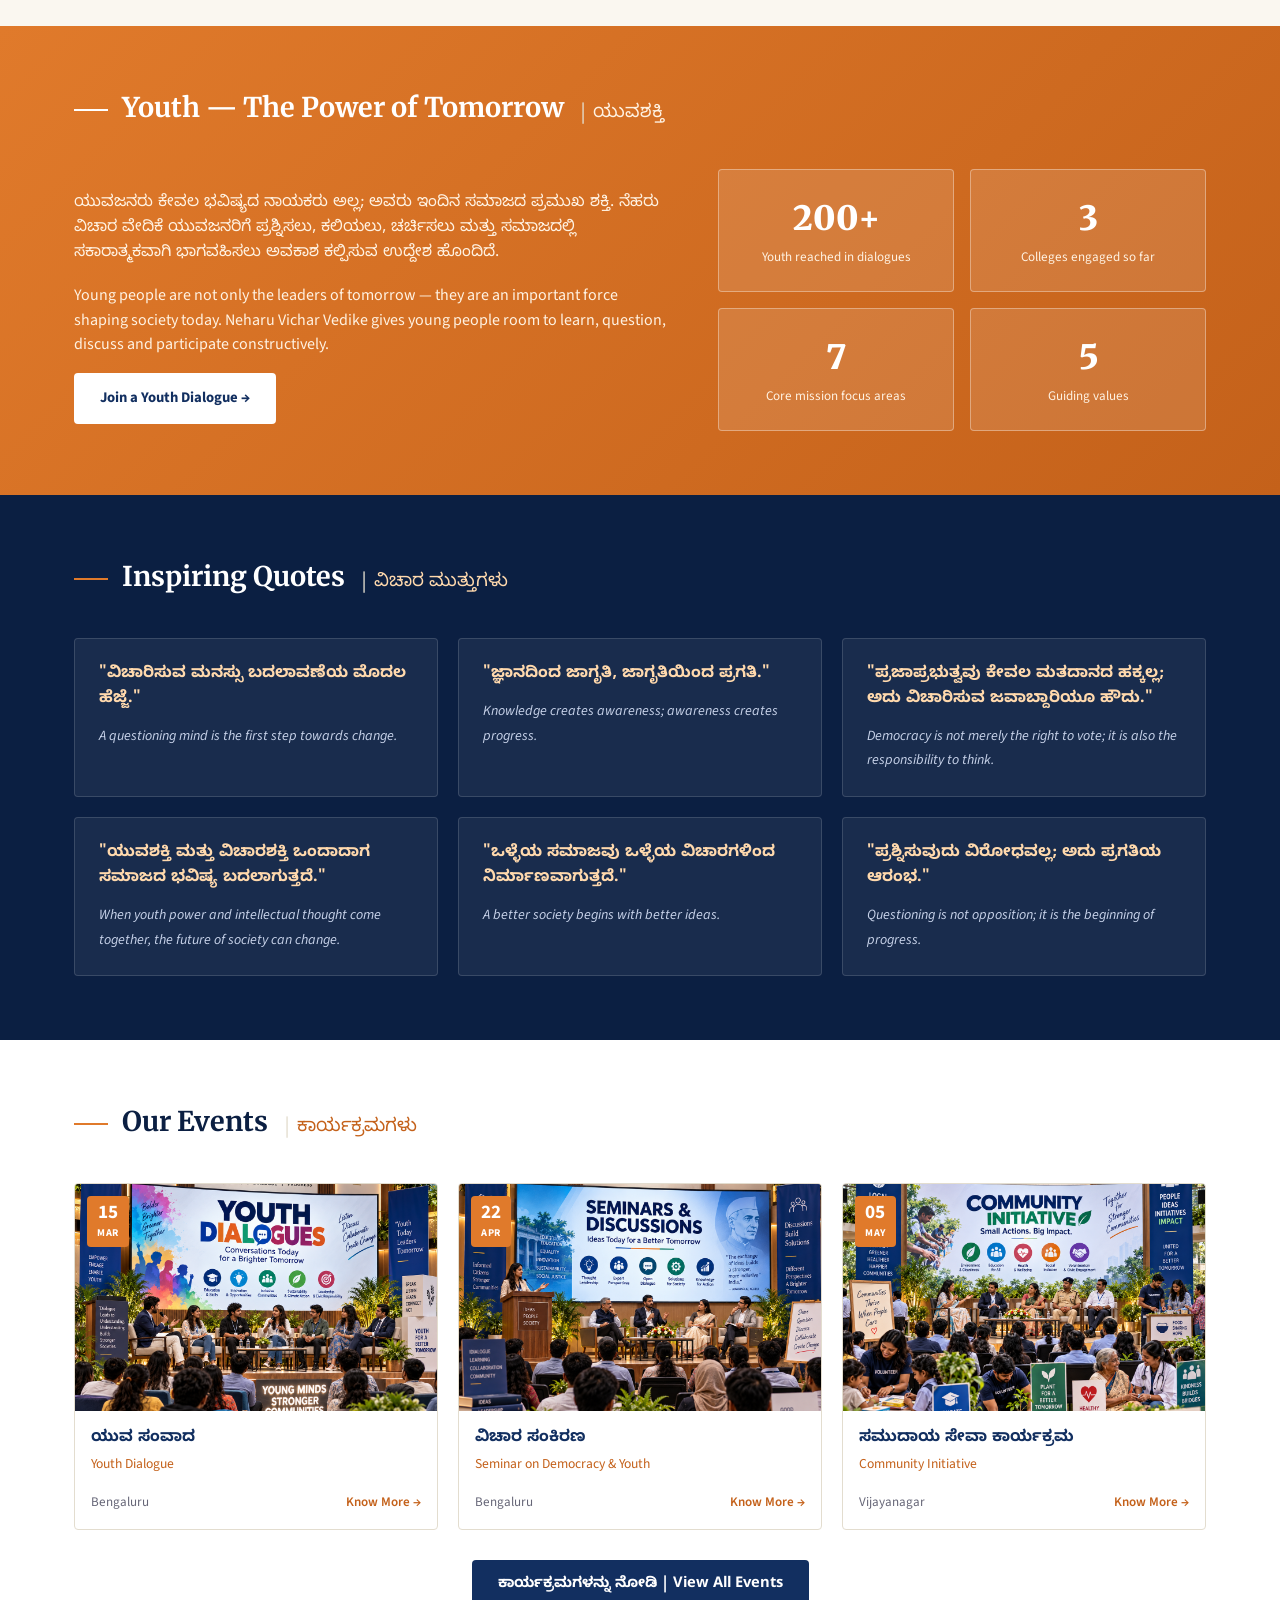
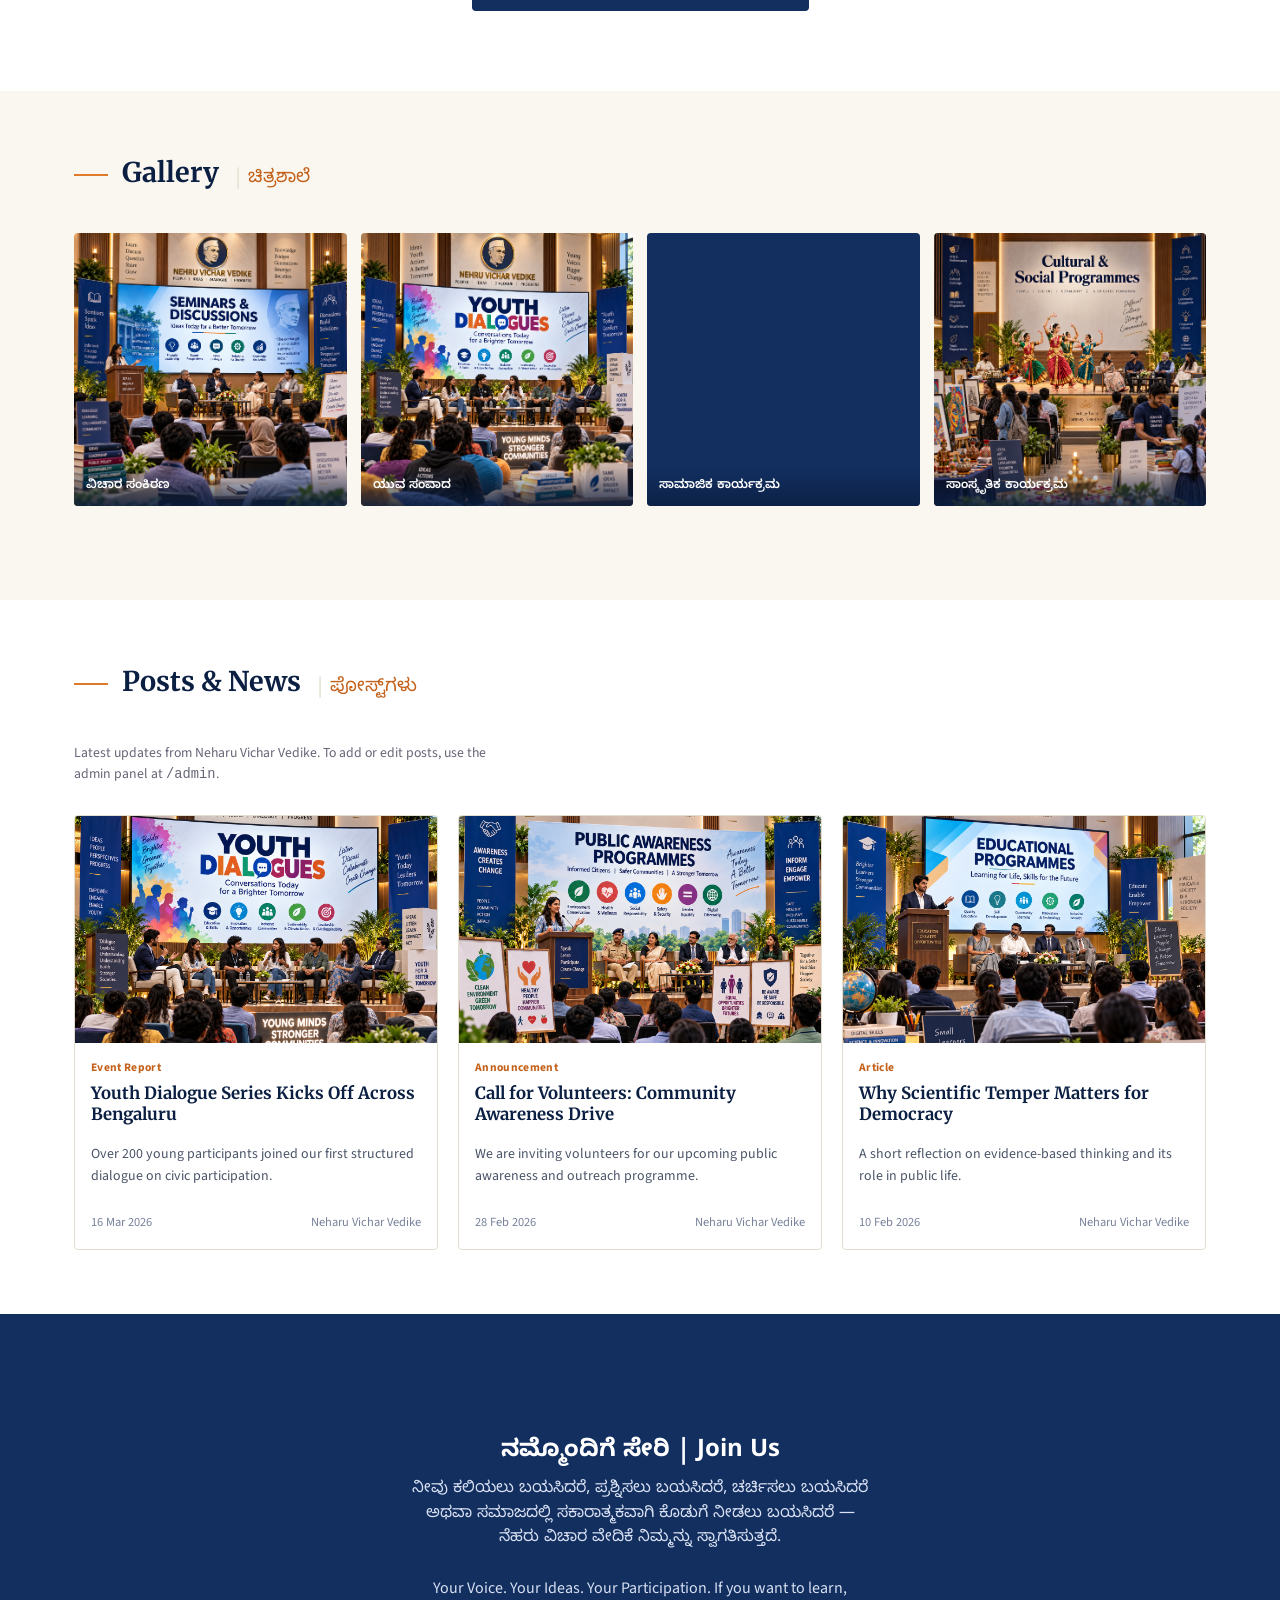
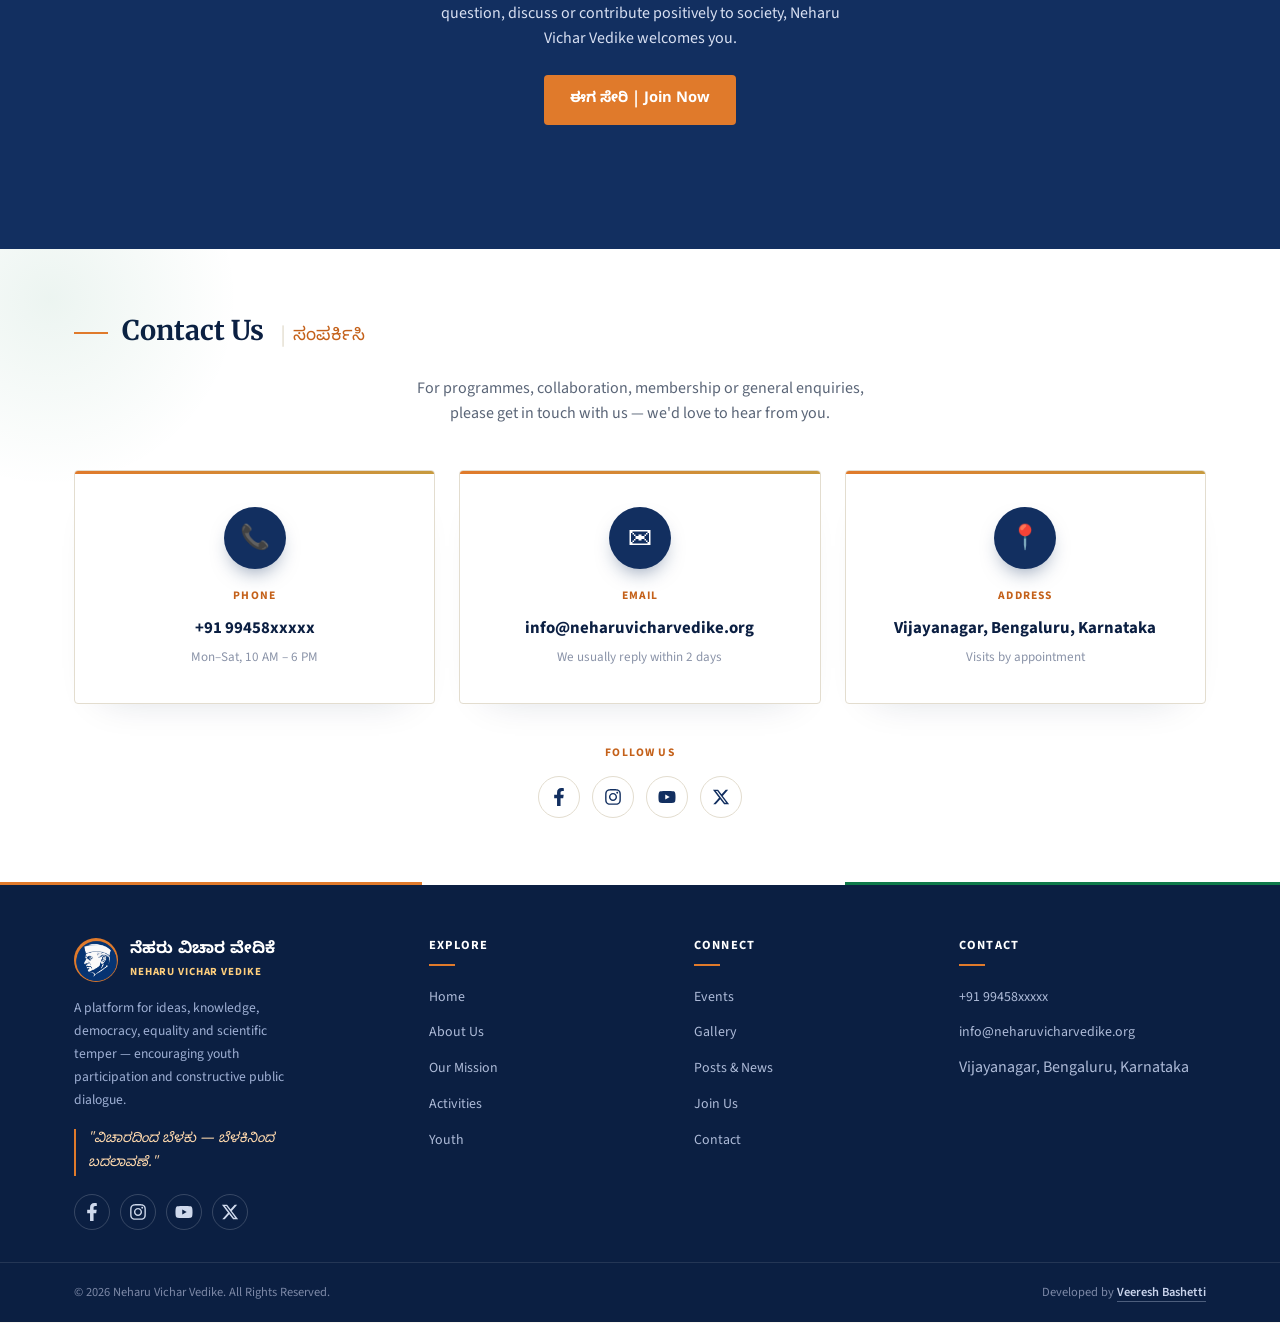
==== commit cc4ac02c: "Add contact form backend, messages collection, premium footer" ====
--- a/index.html
+++ b/index.html
@@ -3,12 +3,44 @@
   <head>
     <meta charset="UTF-8" />
     <meta name="viewport" content="width=device-width, initial-scale=1.0" />
-    <title>ನೆಹರು ವಿಚಾರ ವೇದಿಕೆ | Neharu Vichar Vedike</title>
+    <title>Neharu Vichar Vedike | ನೆಹರು ವಿಚಾರ ವೇದಿಕೆ — Ideas, Democracy &amp; Youth Forum, Bengaluru</title>
     <meta
       name="description"
-      content="Neharu Vichar Vedike — a platform for ideas, knowledge, democracy, equality and scientific temper, encouraging youth participation and constructive public dialogue."
+      content="Neharu Vichar Vedike (ನೆಹರು ವಿಚಾರ ವೇದಿಕೆ) is a Bengaluru-based platform for ideas, knowledge, democracy, equality and scientific temper — hosting seminars, youth dialogues and public awareness programmes across Karnataka."
     />
+    <meta name="keywords" content="Neharu Vichar Vedike, ನೆಹರು ವಿಚಾರ ವೇದಿಕೆ, Nehru ideas forum, democracy forum Bengaluru, scientific temper Karnataka, youth dialogues Bengaluru, public awareness programmes, Kannada discussion forum" />
+    <meta name="robots" content="index, follow, max-image-preview:large" />
+    <meta name="author" content="Neharu Vichar Vedike" />
+    <link rel="canonical" href="https://www.neharuvicharvedike.org/" />
+
+    <!-- Open Graph / Facebook -->
+    <meta property="og:type" content="website" />
+    <meta property="og:site_name" content="Neharu Vichar Vedike" />
+    <meta property="og:url" content="https://www.neharuvicharvedike.org/" />
+    <meta property="og:title" content="Neharu Vichar Vedike | ನೆಹರು ವಿಚಾರ ವೇದಿಕೆ" />
+    <meta
+      property="og:description"
+      content="A Bengaluru-based platform for ideas, knowledge, democracy, equality and scientific temper — encouraging youth participation and constructive public dialogue."
+    />
+    <meta property="og:image" content="https://www.neharuvicharvedike.org/uploads/about.png" />
+    <meta property="og:image:alt" content="Neharu Vichar Vedike community gathering" />
+    <meta property="og:locale" content="kn_IN" />
+    <meta property="og:locale:alternate" content="en_IN" />
+
+    <!-- Twitter -->
+    <meta name="twitter:card" content="summary_large_image" />
+    <meta name="twitter:title" content="Neharu Vichar Vedike | ನೆಹರು ವಿಚಾರ ವೇದಿಕೆ" />
+    <meta
+      name="twitter:description"
+      content="A platform for ideas, knowledge, democracy, equality and scientific temper — encouraging youth participation and constructive public dialogue."
+    />
+    <meta name="twitter:image" content="https://www.neharuvicharvedike.org/uploads/about.png" />
+
+    <link rel="icon" type="image/jpeg" href="uploads/nehru.jpg" />
+    <link rel="apple-touch-icon" href="uploads/nehru.jpg" />
+
     <link rel="preconnect" href="https://fonts.googleapis.com" />
+    <link rel="preconnect" href="https://fonts.gstatic.com" crossorigin />
     <link
       href="https://fonts.googleapis.com/css2?family=Noto+Sans+Kannada:wght@400;500;600;700;800&family=Merriweather:ital,wght@0,400;0,700;0,900;1,400&family=Source+Sans+3:wght@400;500;600;700&display=swap"
       rel="stylesheet"
@@ -77,6 +109,21 @@
       :focus-visible {
         outline: 3px solid var(--saffron);
         outline-offset: 2px;
+      }
+      .skip-link {
+        position: absolute;
+        left: -9999px;
+        top: 0;
+        z-index: 1100;
+        background: var(--navy);
+        color: #fff;
+        padding: 10px 18px;
+        border-radius: 0 0 var(--radius) 0;
+        font-weight: 700;
+        font-size: 0.85rem;
+      }
+      .skip-link:focus {
+        left: 0;
       }
 
       /* ---------- Topbar ---------- */
@@ -1102,6 +1149,16 @@
         color: var(--saffron-dark);
         margin-bottom: 14px;
       }
+      .contact-follow .socials a svg,
+      .footer-social a svg {
+        width: 18px;
+        height: 18px;
+        fill: currentColor;
+      }
+      .contact-follow .socials a:hover svg,
+      .footer-social a:hover svg {
+        fill: #fff;
+      }
       .contact-follow .socials {
         display: flex;
         gap: 12px;
@@ -1590,8 +1647,37 @@
         }
       }
     </style>
+
+    <script type="application/ld+json">
+      {
+        "@context": "https://schema.org",
+        "@type": "NGO",
+        "name": "Neharu Vichar Vedike",
+        "alternateName": "ನೆಹರು ವಿಚಾರ ವೇದಿಕೆ",
+        "url": "https://www.neharuvicharvedike.org/",
+        "logo": "https://www.neharuvicharvedike.org/uploads/nehru.jpg",
+        "image": "https://www.neharuvicharvedike.org/uploads/about.png",
+        "description": "Neharu Vichar Vedike is a Bengaluru-based platform for ideas, knowledge, democracy, equality and scientific temper, encouraging youth participation and constructive public dialogue through seminars, youth dialogues and public awareness programmes.",
+        "address": {
+          "@type": "PostalAddress",
+          "addressLocality": "Bengaluru",
+          "addressRegion": "Karnataka",
+          "addressCountry": "IN",
+          "streetAddress": "Vijayanagar"
+        },
+        "areaServed": "Karnataka",
+        "slogan": "ವಿಚಾರದಿಂದ ಬೆಳಕು — ಬೆಳಕಿನಿಂದ ಬದಲಾವಣೆ (From Thought to Light — From Light to Change)",
+        "sameAs": [
+          "https://www.facebook.com/",
+          "https://www.instagram.com/",
+          "https://www.youtube.com/",
+          "https://twitter.com/"
+        ]
+      }
+    </script>
   </head>
   <body>
+    <a class="skip-link" href="#main-content">Skip to content</a>
     <div class="topbar">
       <div class="wrap">
         <div class="lang">
@@ -1607,7 +1693,7 @@
     <header class="site">
       <div class="site-header-inner">
         <a href="#home" class="brand">
-          <div class="mark"><img src="uploads/nehru.jpg" alt="Jawaharlal Nehru" /></div>
+          <div class="mark"><img src="uploads/nehru.jpg" alt="Jawaharlal Nehru, founding inspiration of Neharu Vichar Vedike" width="52" height="52" /></div>
           <div class="names">
             <div class="kn-name kn">ನೆಹರು ವಿಚಾರ ವೇದಿಕೆ</div>
             <div class="en-name">NEHARU VICHAR VEDIKE</div>
@@ -1617,7 +1703,7 @@
           &#9776;
         </button>
         <nav class="main" id="mainNav">
-          <a href="#home" class="active">Home<span class="kn">ಮುಖಪುಟ</span></a>
+          <a href="#home" class="active" aria-current="page">Home<span class="kn">ಮುಖಪುಟ</span></a>
           <a href="#about">About<span class="kn">ನಮ್ಮ ಬಗ್ಗೆ</span></a>
           <a href="#mission">Mission<span class="kn">ಧ್ಯೇಯ</span></a>
           <a href="#activities"
@@ -1633,6 +1719,7 @@
       </div>
     </header>
 
+    <main id="main-content">
     <div class="hero-strip"></div>
     <section id="home" class="hero" style="padding: 0">
       <div class="hero-inner">
@@ -1719,6 +1806,8 @@
               <img
                 src="uploads/about.png"
                 alt="Neharu Vichar Vedike community gathering"
+                loading="lazy"
+                decoding="async"
               />
             </div>
             <div class="badge">
@@ -1811,28 +1900,28 @@
         </div>
         <div class="activities-grid">
           <div class="activity-card">
-            <img src="uploads/seminars.png" alt="Seminars and discussions" />
+            <img src="uploads/seminars.png" alt="Neharu Vichar Vedike seminars and public discussions" loading="lazy" decoding="async" />
             <div class="cap">
               <span class="kn">ವಿಚಾರ ಸಂಕಿರಣಗಳು</span
               ><span class="en">Seminars &amp; Discussions</span>
             </div>
           </div>
           <div class="activity-card">
-            <img src="uploads/youth dailogues.png" alt="Youth dialogues" />
+            <img src="uploads/youth dailogues.png" alt="Youth dialogues organised by Neharu Vichar Vedike" loading="lazy" decoding="async" />
             <div class="cap">
               <span class="kn">ಯುವ ಸಂವಾದ</span
               ><span class="en">Youth Dialogues</span>
             </div>
           </div>
           <div class="activity-card">
-            <img src="uploads/awerness.png" alt="Public awareness programme" />
+            <img src="uploads/awerness.png" alt="Public awareness programme by Neharu Vichar Vedike" loading="lazy" decoding="async" />
             <div class="cap">
               <span class="kn">ಸಾರ್ವಜನಿಕ ಜಾಗೃತಿ</span
               ><span class="en">Public Awareness Programmes</span>
             </div>
           </div>
           <div class="activity-card">
-            <img src="uploads/education.png" alt="Educational programme" />
+            <img src="uploads/education.png" alt="Educational programme by Neharu Vichar Vedike" loading="lazy" decoding="async" />
             <div class="cap">
               <span class="kn">ಶೈಕ್ಷಣಿಕ ಕಾರ್ಯಕ್ರಮಗಳು</span
               ><span class="en">Educational Programmes</span>
@@ -1841,7 +1930,9 @@
           <div class="activity-card">
             <img
               src="uploads/culture.png"
-              alt="Cultural and social programme"
+              alt="Cultural and social programme by Neharu Vichar Vedike"
+              loading="lazy"
+              decoding="async"
             />
             <div class="cap">
               <span class="kn">ಸಾಂಸ್ಕೃತಿಕ ಕಾರ್ಯಕ್ರಮಗಳು</span
@@ -2063,15 +2154,16 @@
 
         <div class="contact-follow">
           <span class="label">Follow Us</span>
-          <div class="socials" aria-hidden="true">
-            <a href="#" aria-label="Facebook">FB</a>
-            <a href="#" aria-label="Instagram">IG</a>
-            <a href="#" aria-label="YouTube">YT</a>
-            <a href="#" aria-label="X / Twitter">X</a>
+          <div class="socials">
+            <a href="#" aria-label="Facebook"><svg viewBox="0 0 320 512" aria-hidden="true"><path d="M279.14 288l14.22-92.66h-88.91v-60.13c0-25.35 12.42-50.06 52.24-50.06h40.42V6.26S260.43 0 225.36 0c-73.22 0-121.08 44.38-121.08 124.72v70.62H22.89V288h81.39v224h100.17V288z"/></svg></a>
+            <a href="#" aria-label="Instagram"><svg viewBox="0 0 448 512" aria-hidden="true"><path d="M224.1 141c-63.6 0-114.9 51.3-114.9 114.9s51.3 114.9 114.9 114.9S339 319.5 339 255.9 287.7 141 224.1 141zm0 189.6c-41.1 0-74.7-33.5-74.7-74.7s33.5-74.7 74.7-74.7 74.7 33.5 74.7 74.7-33.6 74.7-74.7 74.7zm146.4-194.3c0 14.9-12 26.8-26.8 26.8-14.9 0-26.8-12-26.8-26.8s12-26.8 26.8-26.8 26.8 12 26.8 26.8zm76.1 27.2c-1.7-35.9-9.9-67.7-36.2-93.9-26.2-26.2-58-34.4-93.9-36.2-37-2.1-147.9-2.1-184.9 0-35.8 1.7-67.6 9.9-93.9 36.1s-34.4 58-36.2 93.9c-2.1 37-2.1 147.9 0 184.9 1.7 35.9 9.9 67.7 36.2 93.9s58 34.4 93.9 36.2c37 2.1 147.9 2.1 184.9 0 35.9-1.7 67.7-9.9 93.9-36.2 26.2-26.2 34.4-58 36.2-93.9 2.1-37 2.1-147.8 0-184.8zM398.8 388c-7.8 19.6-22.9 34.7-42.6 42.6-29.5 11.7-99.5 9-132.1 9s-102.7 2.6-132.1-9c-19.6-7.8-34.7-22.9-42.6-42.6-11.7-29.5-9-99.5-9-132.1s-2.6-102.7 9-132.1c7.8-19.6 22.9-34.7 42.6-42.6 29.5-11.7 99.5-9 132.1-9s102.7-2.6 132.1 9c19.6 7.8 34.7 22.9 42.6 42.6 11.7 29.5 9 99.5 9 132.1s2.7 102.7-9 132.1z"/></svg></a>
+            <a href="#" aria-label="YouTube"><svg viewBox="0 0 576 512" aria-hidden="true"><path d="M549.7 124.1c-6.3-23.7-24.8-42.3-48.3-48.6C458.8 64 288 64 288 64S117.2 64 74.6 75.5c-23.5 6.3-42 24.9-48.3 48.6-11.4 42.9-11.4 132.3-11.4 132.3s0 89.4 11.4 132.3c6.3 23.7 24.8 41.5 48.3 47.8C117.2 448 288 448 288 448s170.8 0 213.4-11.5c23.5-6.3 42-24.1 48.3-47.8 11.4-42.9 11.4-132.3 11.4-132.3s0-89.4-11.4-132.3zm-317.5 213.5V175.2l142.7 81.2-142.7 81.2z"/></svg></a>
+            <a href="#" aria-label="X / Twitter"><svg viewBox="0 0 512 512" aria-hidden="true"><path d="M389.2 48h70.6L305.6 224.2 487 464H345L233.7 318.6 106.5 464H35.8L200.7 275.5 26.8 48H172.4L272.9 180.9 389.2 48zM364.4 421.8h39.1L151.1 88h-42L364.4 421.8z"/></svg></a>
           </div>
         </div>
       </div>
     </section>
+    </main>
 
     <footer class="site">
       <div class="footer-main">
@@ -2079,7 +2171,7 @@
           <div class="footer-grid">
             <div class="footer-brand">
               <div class="mark-row">
-                <div class="mark"><img src="uploads/nehru.jpg" alt="Jawaharlal Nehru" /></div>
+                <div class="mark"><img src="uploads/nehru.jpg" alt="Jawaharlal Nehru, founding inspiration of Neharu Vichar Vedike" width="44" height="44" /></div>
                 <div>
                   <div class="kn-name">ನೆಹರು ವಿಚಾರ ವೇದಿಕೆ</div>
                   <div class="en-name">NEHARU VICHAR VEDIKE</div>
@@ -2091,11 +2183,11 @@
                 constructive public dialogue.
               </p>
               <p class="quote kn">"ವಿಚಾರದಿಂದ ಬೆಳಕು — ಬೆಳಕಿನಿಂದ ಬದಲಾವಣೆ."</p>
-              <div class="footer-social" aria-hidden="true">
-                <a href="#" aria-label="Facebook">FB</a>
-                <a href="#" aria-label="Instagram">IG</a>
-                <a href="#" aria-label="YouTube">YT</a>
-                <a href="#" aria-label="X / Twitter">X</a>
+              <div class="footer-social">
+                <a href="#" aria-label="Facebook"><svg viewBox="0 0 320 512" aria-hidden="true"><path d="M279.14 288l14.22-92.66h-88.91v-60.13c0-25.35 12.42-50.06 52.24-50.06h40.42V6.26S260.43 0 225.36 0c-73.22 0-121.08 44.38-121.08 124.72v70.62H22.89V288h81.39v224h100.17V288z"/></svg></a>
+                <a href="#" aria-label="Instagram"><svg viewBox="0 0 448 512" aria-hidden="true"><path d="M224.1 141c-63.6 0-114.9 51.3-114.9 114.9s51.3 114.9 114.9 114.9S339 319.5 339 255.9 287.7 141 224.1 141zm0 189.6c-41.1 0-74.7-33.5-74.7-74.7s33.5-74.7 74.7-74.7 74.7 33.5 74.7 74.7-33.6 74.7-74.7 74.7zm146.4-194.3c0 14.9-12 26.8-26.8 26.8-14.9 0-26.8-12-26.8-26.8s12-26.8 26.8-26.8 26.8 12 26.8 26.8zm76.1 27.2c-1.7-35.9-9.9-67.7-36.2-93.9-26.2-26.2-58-34.4-93.9-36.2-37-2.1-147.9-2.1-184.9 0-35.8 1.7-67.6 9.9-93.9 36.1s-34.4 58-36.2 93.9c-2.1 37-2.1 147.9 0 184.9 1.7 35.9 9.9 67.7 36.2 93.9s58 34.4 93.9 36.2c37 2.1 147.9 2.1 184.9 0 35.9-1.7 67.7-9.9 93.9-36.2 26.2-26.2 34.4-58 36.2-93.9 2.1-37 2.1-147.8 0-184.8zM398.8 388c-7.8 19.6-22.9 34.7-42.6 42.6-29.5 11.7-99.5 9-132.1 9s-102.7 2.6-132.1-9c-19.6-7.8-34.7-22.9-42.6-42.6-11.7-29.5-9-99.5-9-132.1s-2.6-102.7 9-132.1c7.8-19.6 22.9-34.7 42.6-42.6 29.5-11.7 99.5-9 132.1-9s102.7-2.6 132.1 9c19.6 7.8 34.7 22.9 42.6 42.6 11.7 29.5 9 99.5 9 132.1s2.7 102.7-9 132.1z"/></svg></a>
+                <a href="#" aria-label="YouTube"><svg viewBox="0 0 576 512" aria-hidden="true"><path d="M549.7 124.1c-6.3-23.7-24.8-42.3-48.3-48.6C458.8 64 288 64 288 64S117.2 64 74.6 75.5c-23.5 6.3-42 24.9-48.3 48.6-11.4 42.9-11.4 132.3-11.4 132.3s0 89.4 11.4 132.3c6.3 23.7 24.8 41.5 48.3 47.8C117.2 448 288 448 288 448s170.8 0 213.4-11.5c23.5-6.3 42-24.1 48.3-47.8 11.4-42.9 11.4-132.3 11.4-132.3s0-89.4-11.4-132.3zm-317.5 213.5V175.2l142.7 81.2-142.7 81.2z"/></svg></a>
+                <a href="#" aria-label="X / Twitter"><svg viewBox="0 0 512 512" aria-hidden="true"><path d="M389.2 48h70.6L305.6 224.2 487 464H345L233.7 318.6 106.5 464H35.8L200.7 275.5 26.8 48H172.4L272.9 180.9 389.2 48zM364.4 421.8h39.1L151.1 88h-42L364.4 421.8z"/></svg></a>
               </div>
             </div>
 
@@ -2299,7 +2391,7 @@
               ev.image +
               '" alt="' +
               ev.title_en +
-              '"><div class="event-date"><span class="d">' +
+              '" loading="lazy" decoding="async"><div class="event-date"><span class="d">' +
               ev.day +
               '</span><span class="m">' +
               ev.month +
@@ -2332,7 +2424,7 @@
             g.image +
             '" alt="' +
             g.caption_kn +
-            '"><figcaption class="kn">' +
+            '" loading="lazy" decoding="async"><figcaption class="kn">' +
             g.caption_kn +
             "</figcaption></figure>"
           );
@@ -2368,7 +2460,7 @@
               p.image +
               '" alt="' +
               p.title +
-              '"><div class="body"><span class="cat">' +
+              '" loading="lazy" decoding="async"><div class="body"><span class="cat">' +
               p.category +
               "</span><h3>" +
               p.title +
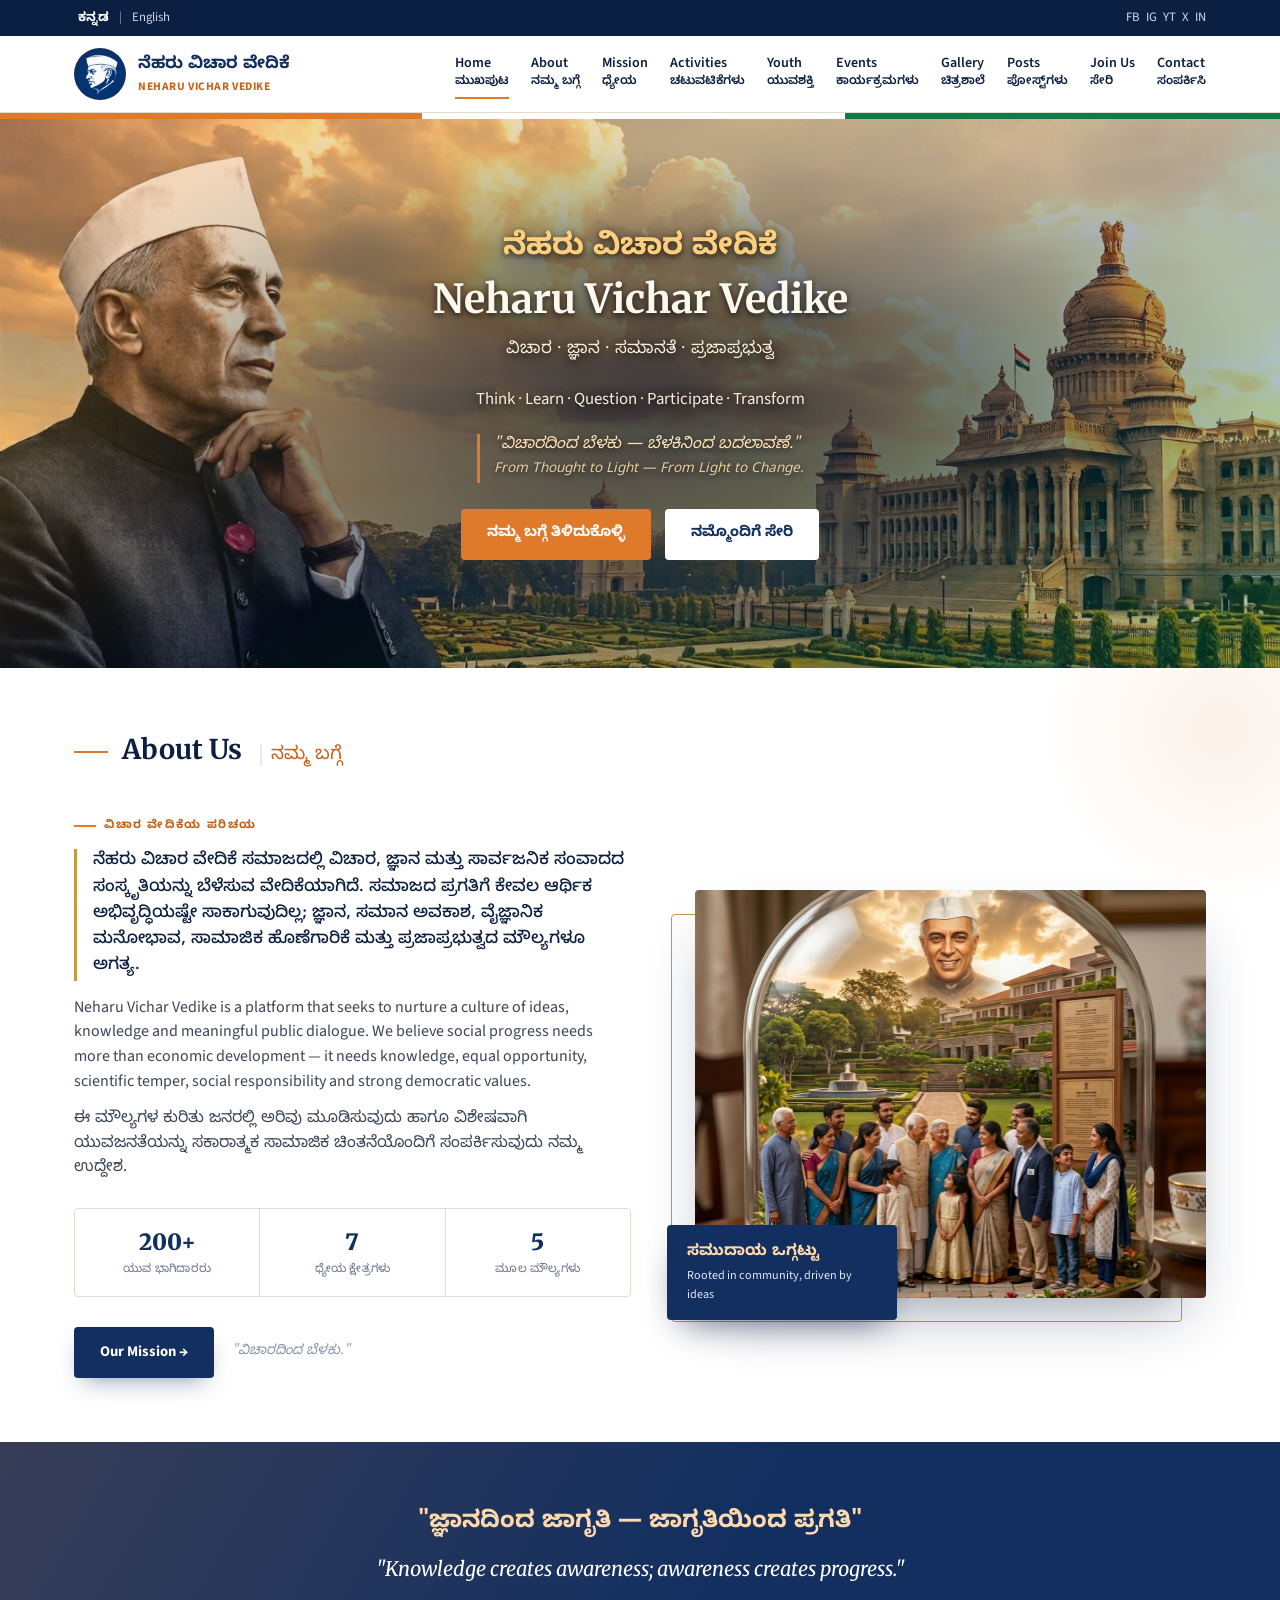
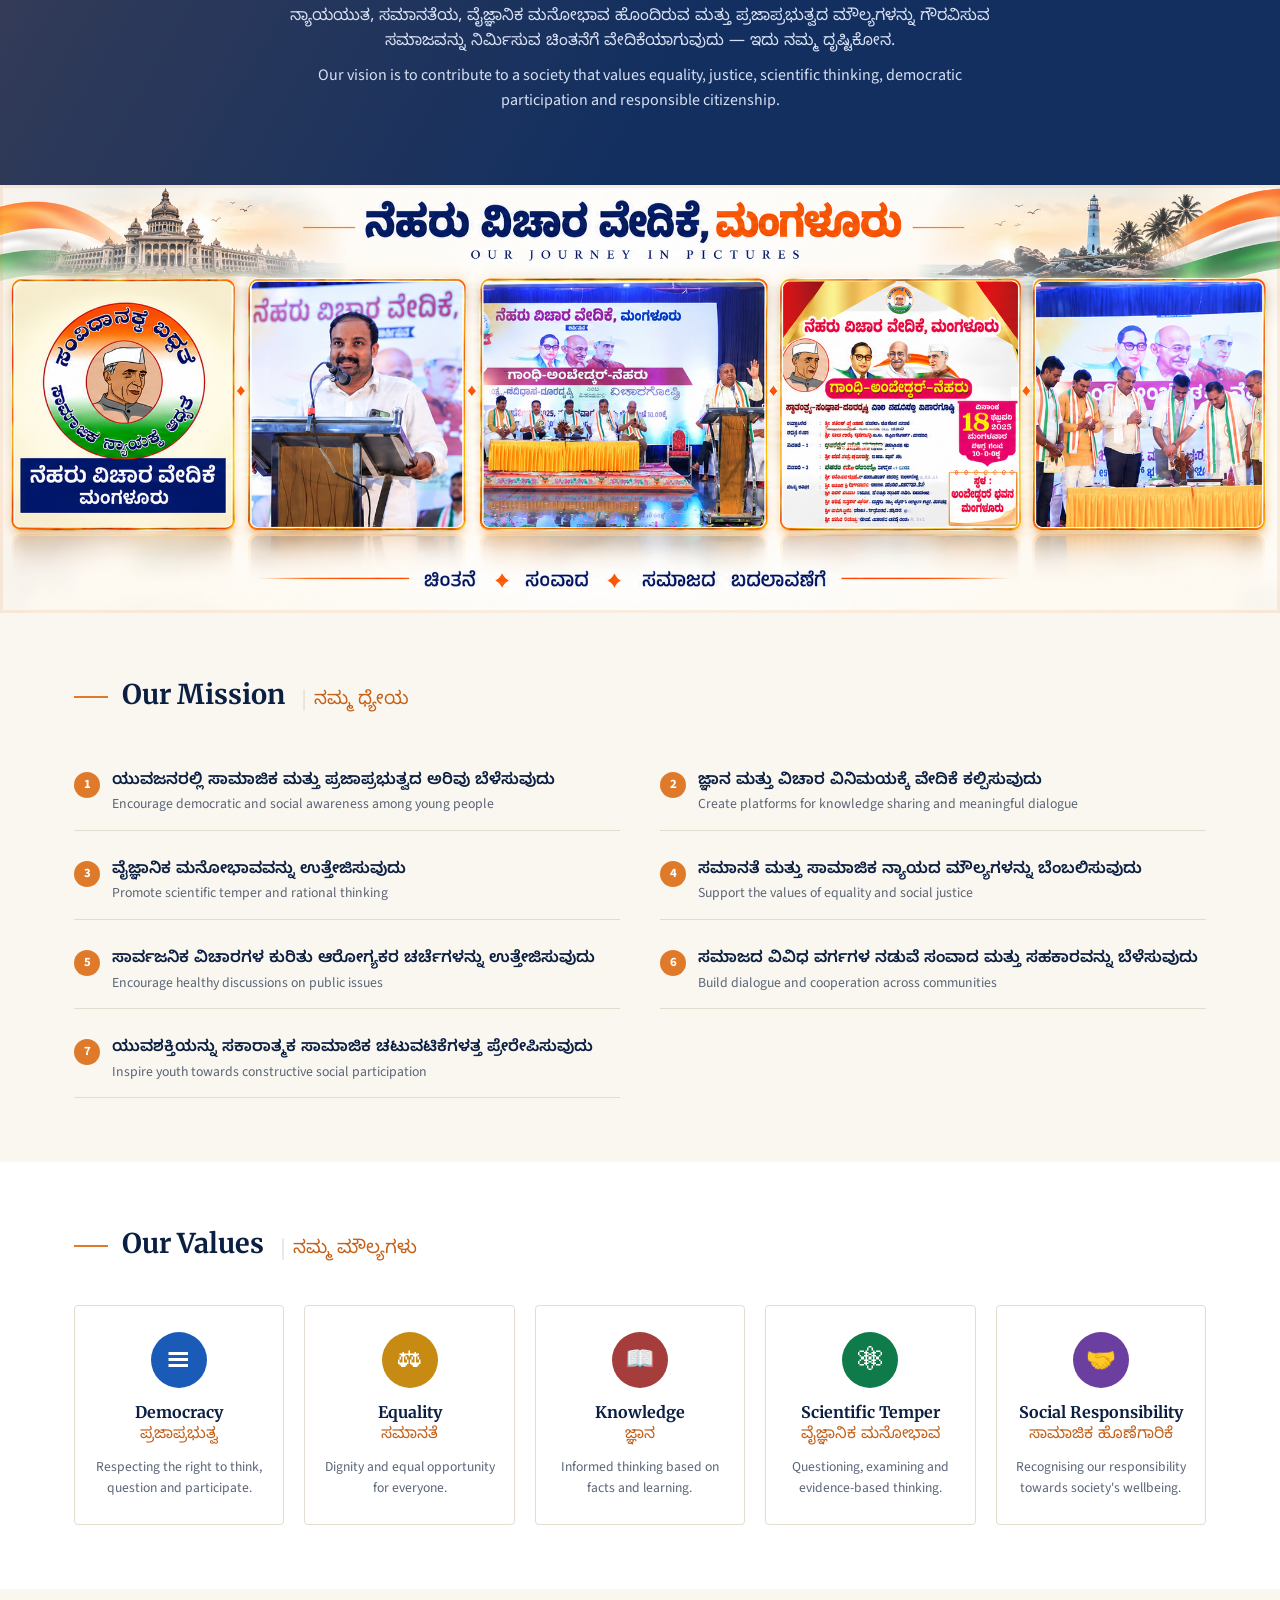
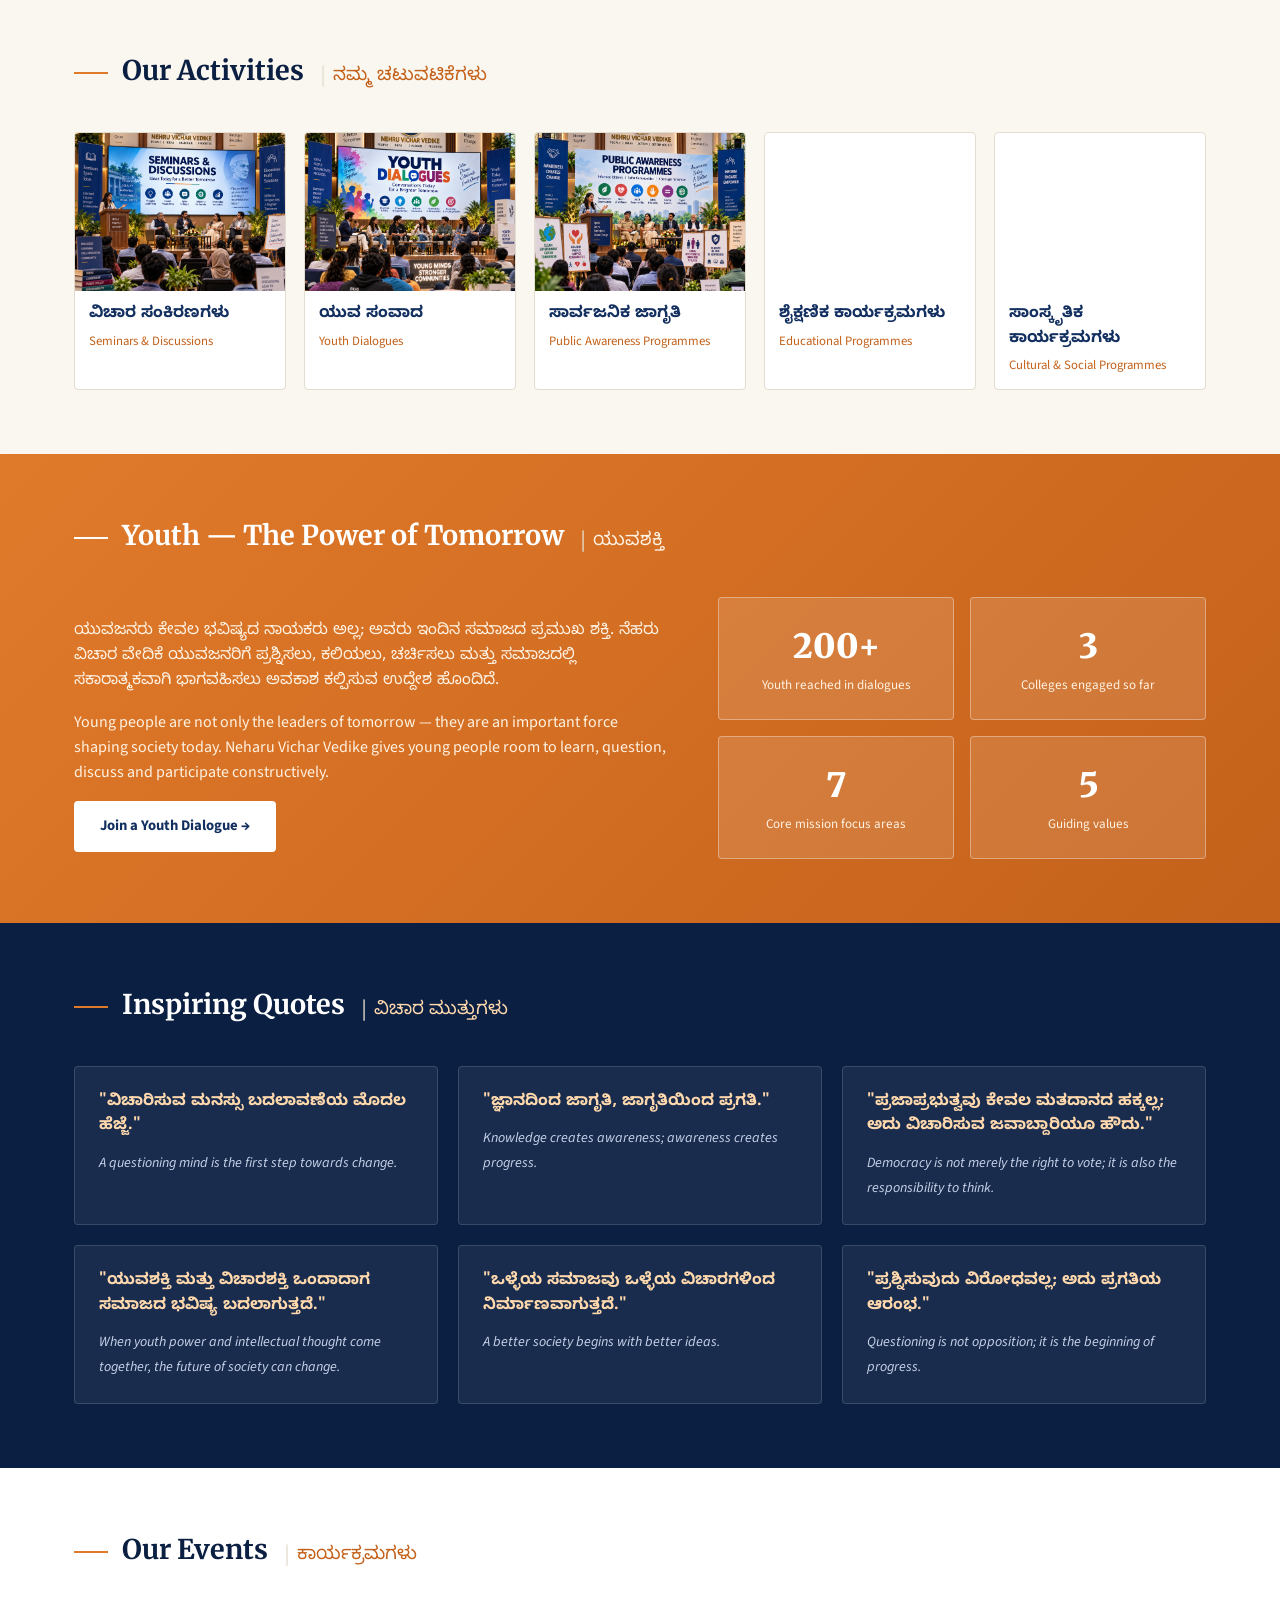
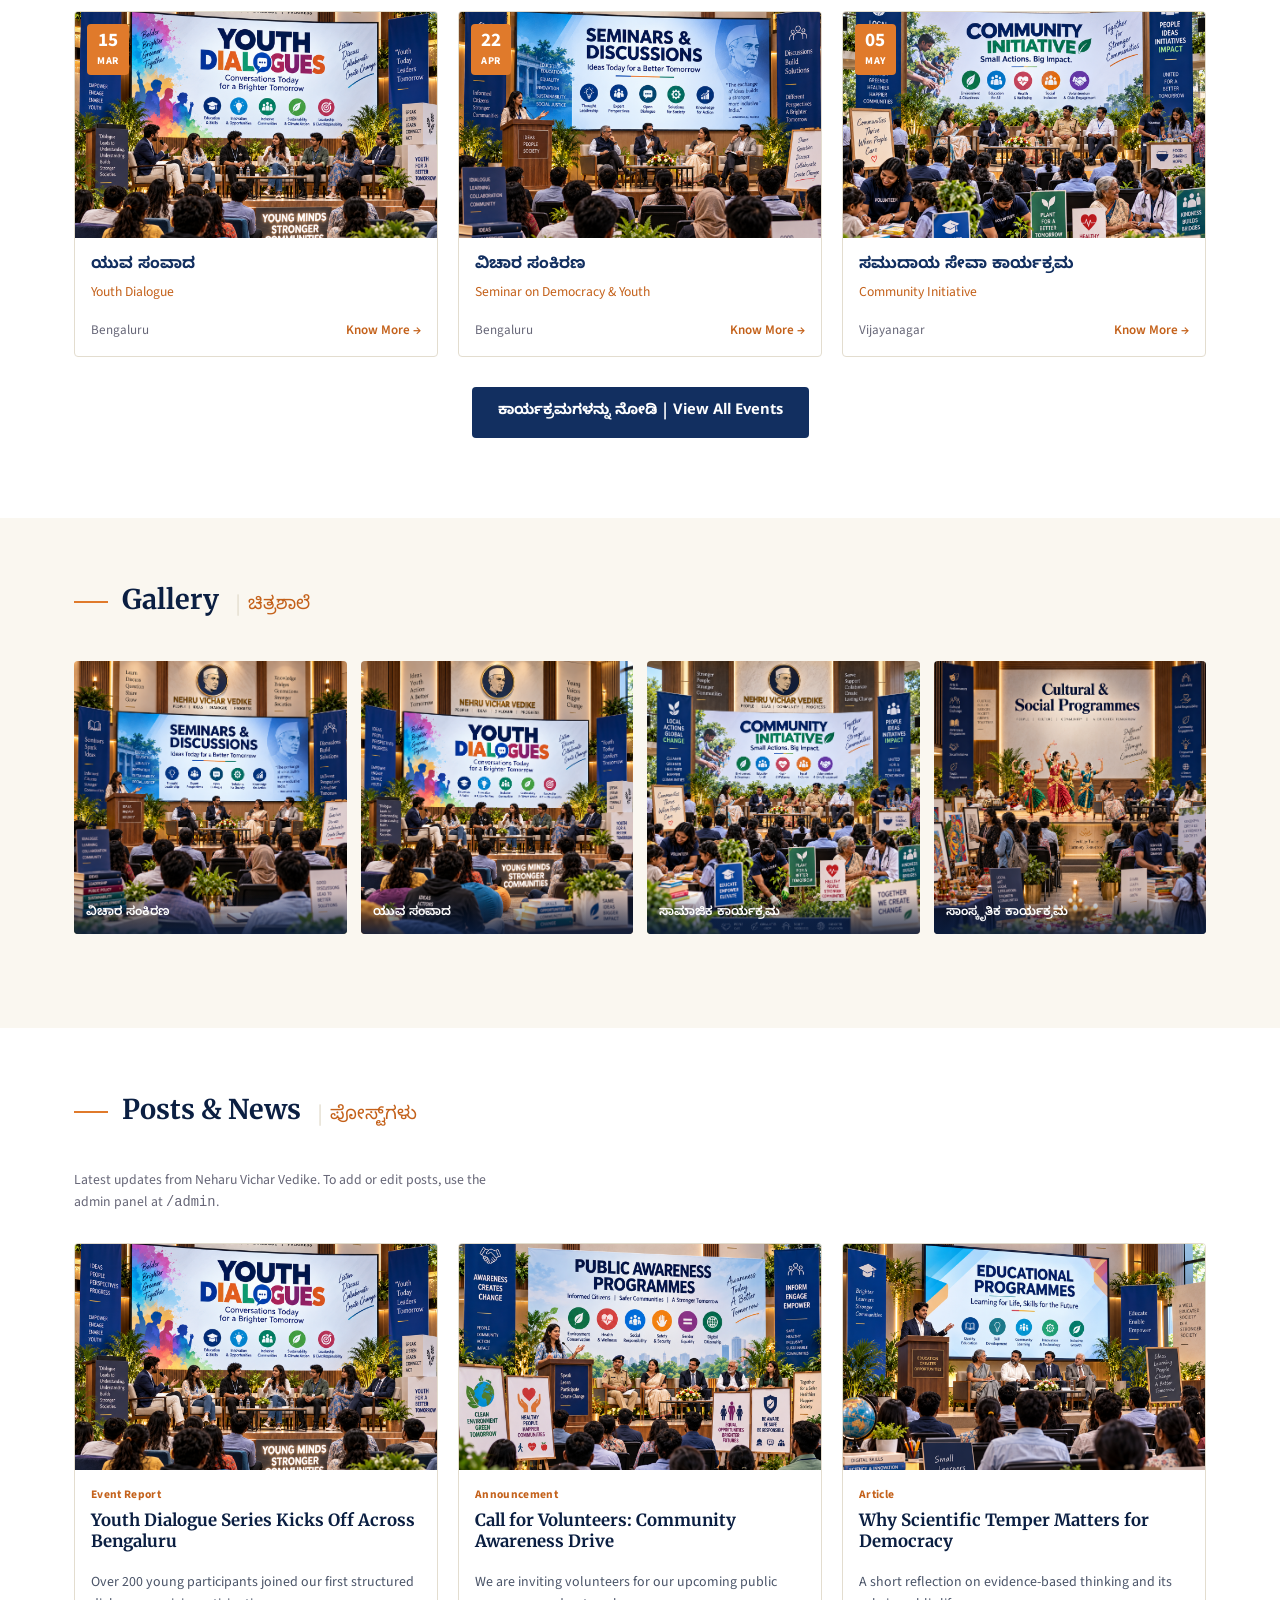
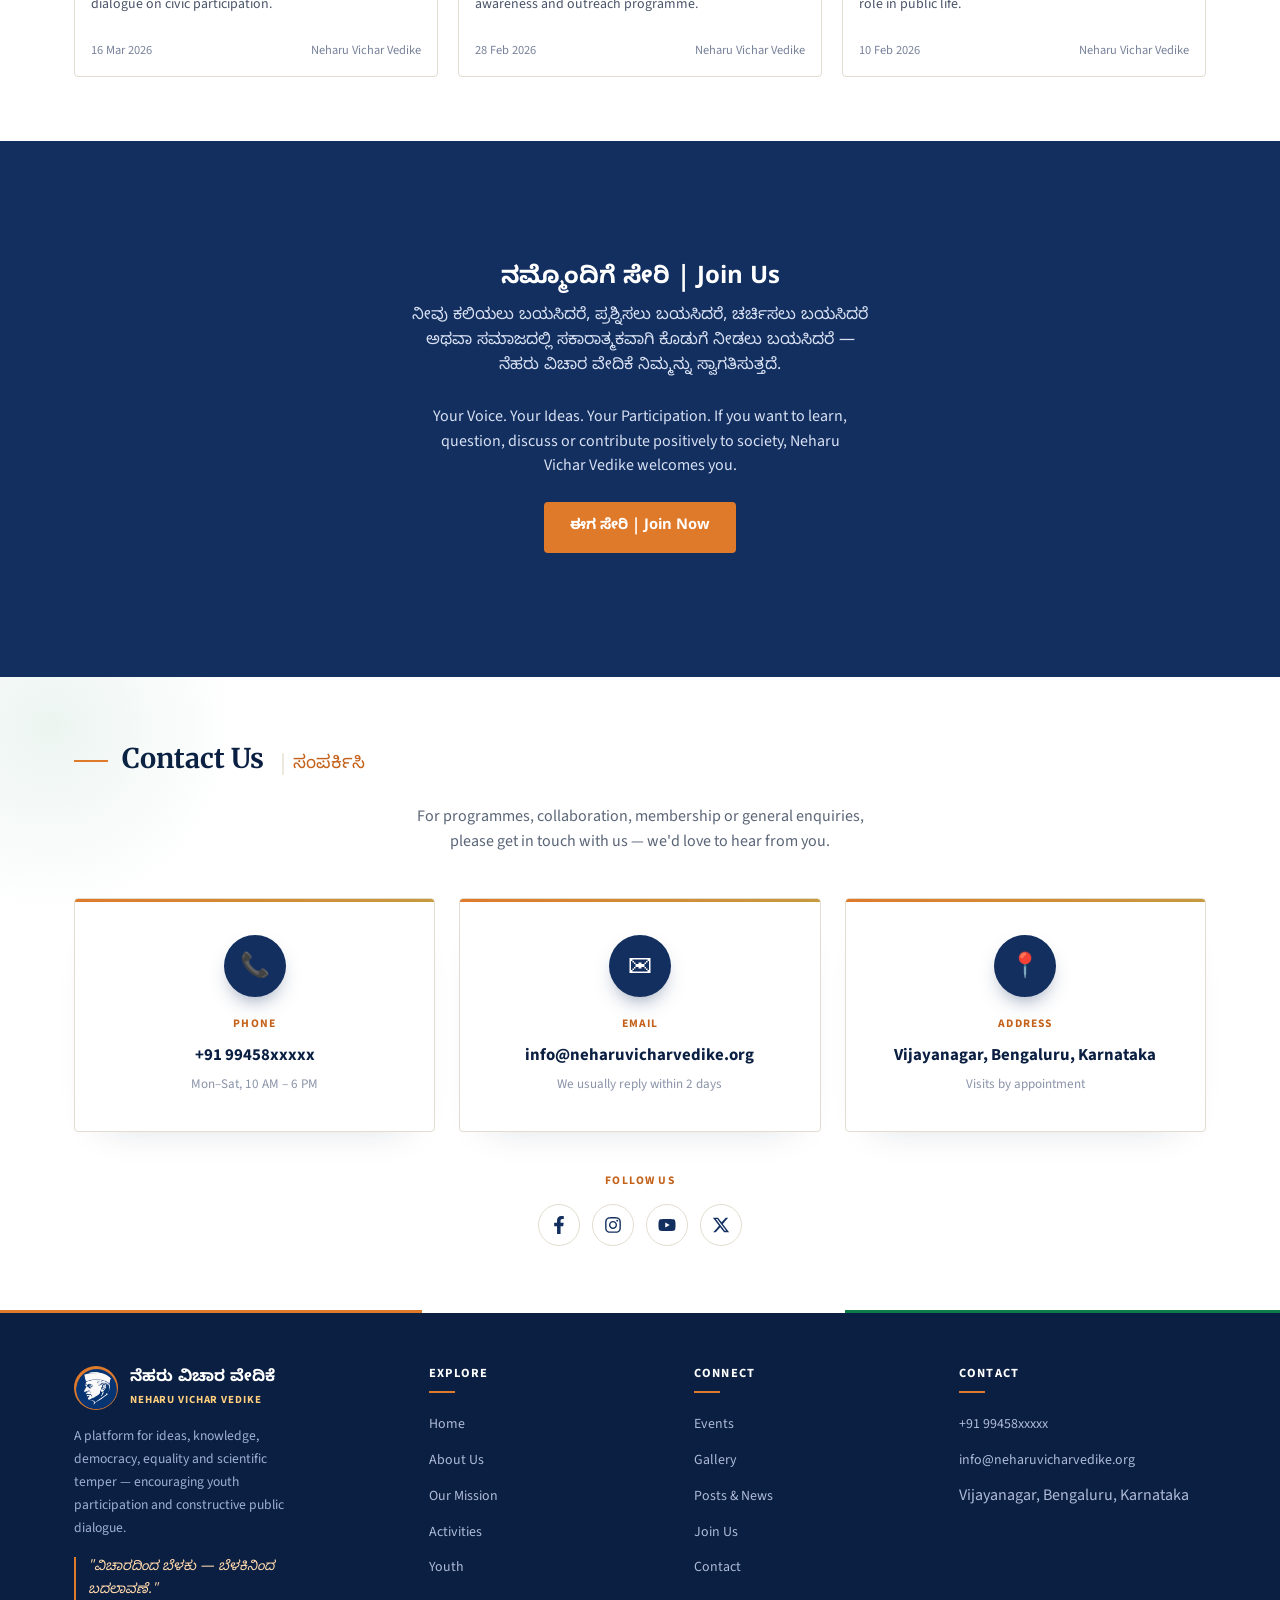
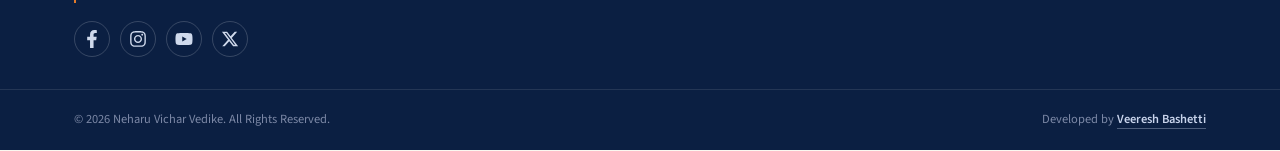
==== commit 45dec79b: "image added" ====
--- a/index.html
+++ b/index.html
@@ -648,6 +648,62 @@
       .vision p {
         color: #d8e0f2;
         margin: 0 0 8px;
+      }
+
+      /* ---------- Middle Image ---------- */
+      .middle-image-section {
+        padding: 0;
+        background: var(--cream);
+        width: 100%;
+      }
+
+      .middle-image-section .wrap {
+        max-width: none;
+        width: 100%;
+        padding-left: 0;
+        padding-right: 0;
+      }
+
+      .middle-image-frame {
+        position: relative;
+        overflow: hidden;
+        width: 100%;
+        border: 0;
+        border-radius: 0;
+        background: var(--white);
+        box-shadow: none;
+      }
+
+      .middle-image-frame::before {
+        content: "";
+        position: absolute;
+        inset: 0;
+        pointer-events: none;
+        border: 3px solid rgba(224, 122, 43, 0.12);
+        border-radius: inherit;
+        z-index: 1;
+      }
+
+      .middle-image-frame img {
+        display: block;
+        width: 100%;
+        height: auto;
+        max-height: none;
+        object-fit: cover;
+      }
+
+      @media (max-width: 600px) {
+        .middle-image-section {
+          padding: 24px 0;
+        }
+
+        .middle-image-frame {
+          border-radius: 0;
+        }
+
+        .middle-image-frame img {
+          max-height: none;
+        }
       }
 
       /* ---------- Mission ---------- */
@@ -1835,6 +1891,20 @@
           justice, scientific thinking, democratic participation and responsible
           citizenship.
         </p>
+      </div>
+    </section>
+
+    <!-- ---------- Middle Image ---------- -->
+    <section class="middle-image-section" aria-label="Neharu Vichar Vedike">
+      <div class="wrap">
+        <div class="middle-image-frame">
+          <img
+            src="uploads/img_middle.png"
+            alt="ನೆಹರು ವಿಚಾರ ವೇದಿಕೆ, ಮಂಗಳೂರು"
+            loading="lazy"
+            decoding="async"
+          />
+        </div>
       </div>
     </section>
 
